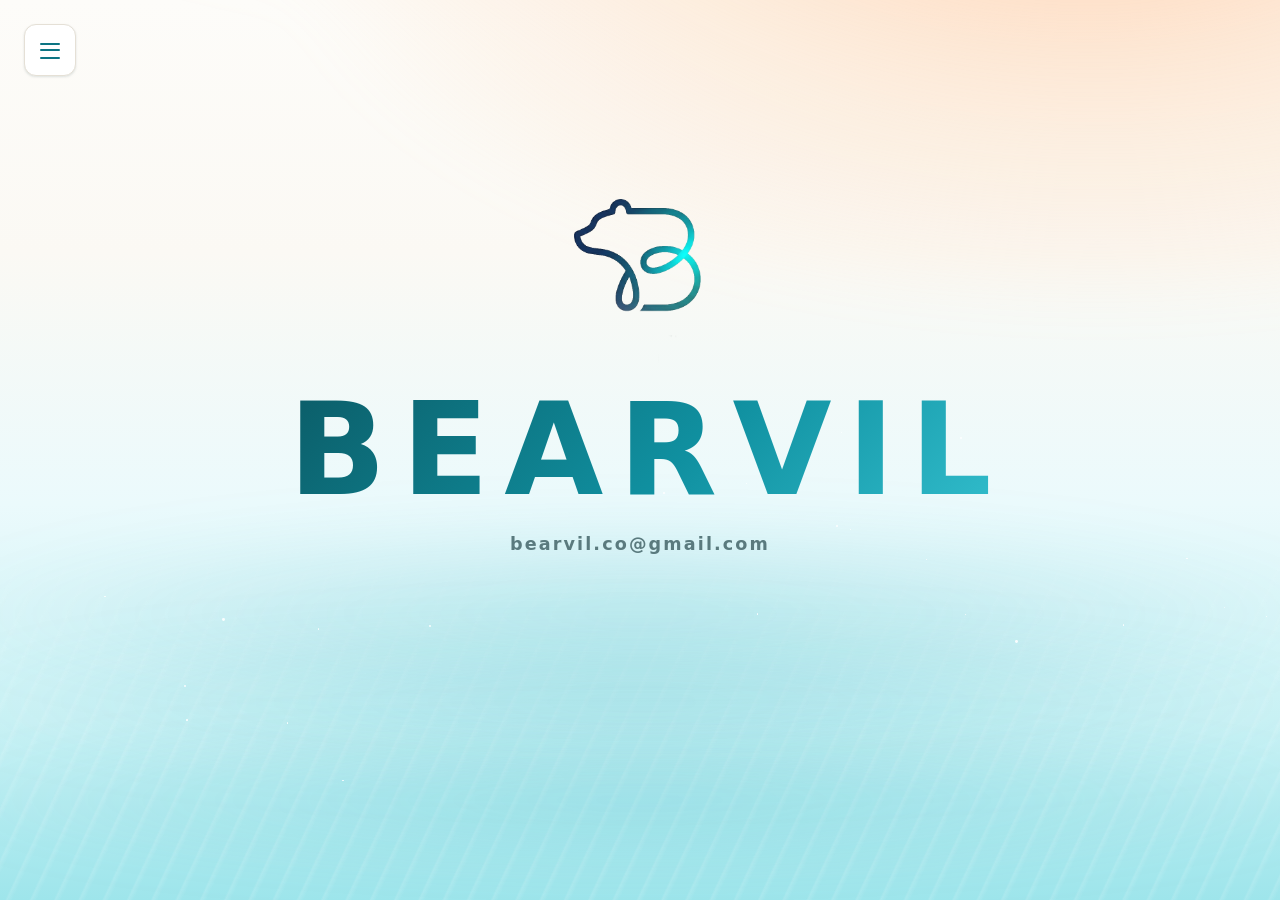
==== index.html @ e3c8bc5f "UI updates" ====
<!DOCTYPE html>
<html lang="en">
<head>
  <meta charset="UTF-8" />
  <meta name="viewport" content="width=device-width, initial-scale=1.0" />

  <!-- Security -->
  <meta http-equiv="Content-Security-Policy" content="default-src 'none'; style-src 'self' 'unsafe-inline' https://fonts.googleapis.com; font-src https://fonts.gstatic.com; script-src 'self'; img-src 'self' data:; base-uri 'none'; form-action 'none'; object-src 'none'; frame-src 'none'" />
  <meta name="referrer" content="strict-origin-when-cross-origin" />

  <!-- SEO / social -->
  <title>Bearvil</title>
  <meta name="description" content="Bearvil — official site. Get in touch: bearvil.co@gmail.com" />
  <link rel="canonical" href="https://bearvil.github.io/" />
  <meta property="og:title" content="Bearvil" />
  <meta property="og:description" content="Bearvil — official site." />
  <meta property="og:type" content="website" />
  <meta property="og:url" content="https://bearvil.github.io/" />
  <meta name="twitter:card" content="summary" />
  <meta name="color-scheme" content="light" />
  <meta name="theme-color" content="#fbf9f4" />
  <link rel="icon" type="image/png" href="/assets/favicon.png" />

  <!-- Fonts: preconnect + non-blocking stylesheet -->
  <link rel="preconnect" href="https://fonts.googleapis.com" />
  <link rel="preconnect" href="https://fonts.gstatic.com" crossorigin />
  <link rel="stylesheet" href="https://fonts.googleapis.com/css2?family=Nunito:wght@400;600;700;800&display=swap" />

  <!-- Styles: tokens first (single source of truth), then layers -->
  <link rel="stylesheet" href="/assets/css/tokens.css" />
  <link rel="stylesheet" href="/assets/css/base.css" />
  <link rel="stylesheet" href="/assets/css/components.css" />
  <link rel="stylesheet" href="/assets/css/ui.css" />
  <link rel="stylesheet" href="/assets/css/index.css" />

  <!-- Shared components: <site-nav>, <calm-sea>, email copy, font reveal -->
  <script src="/assets/components.js" defer></script>

  <!-- If JS is disabled, show content immediately -->
  <noscript><style>.content { opacity: 1; }</style></noscript>
</head>
<body class="is-fixed">

  <site-nav></site-nav>
  <calm-sea glints="24"></calm-sea>

  <main class="content" id="content" data-font-reveal>
    <div class="wordmark-block">
      <h1 class="wordmark">
        <img src="assets/Bearvil-logo-transparent.png" alt="Bearvil logo" class="site-logo" />
        <span class="gradient-text">Bearvil</span>
      </h1>
      <div class="contact">
        <span class="copied-toast" id="toast" role="status">Copied</span>
        <a id="email-link" data-copy-email href="mailto:bearvil.co@gmail.com">bearvil.co@gmail.com</a>
      </div>
    </div>
  </main>
</body>
</html>
---- assets/css/tokens.css ----
/* =========================================================================
   tokens.css — THE single source of truth for the design system.

   Every other stylesheet (base.css, components.css, page CSS) and the
   styleguide consume these CSS custom properties. Change a token here and it
   propagates everywhere through the cascade — nothing else needs editing.

   Link FIRST in <head>, before base.css:
     <link rel="stylesheet" href="/assets/css/tokens.css" />

   Theme: light "Caribbean / beach" — turquoise sea + pastel orange sun on
   warm sand neutrals, with deep teal-ink text.
   Privacy-policy pages are standalone and do NOT use this file.
   ========================================================================= */

:root {
  /* ---------------------------------------------------------------------
     1. PRIMITIVE COLORS — raw palette scales (don't reference these in
     components directly; use the semantic aliases in section 2 instead).
     --------------------------------------------------------------------- */

  /* Turquoise — primary / the Caribbean sea (cyan-turquoise, leans slightly blue) */
  --turquoise-50:  #ebfafc;
  --turquoise-100: #ccf2f5;
  --turquoise-200: #9ee5eb;
  --turquoise-300: #65d4de;
  --turquoise-400: #33bfce;
  --turquoise-500: #18a8ba;   /* sea accent, focus, borders */
  --turquoise-600: #1090a0;
  --turquoise-700: #0d7583;   /* deep "lagoon" — solid fills w/ white text (AA) */
  --turquoise-800: #0b5b66;

  /* Orange — accent / the sun (pastel, warm) */
  --orange-50:  #fff4ec;
  --orange-100: #ffe6d3;
  --orange-200: #ffcfac;
  --orange-300: #ffb783;   /* pastel CTA fill */
  --orange-400: #ff9e5c;   /* stronger CTA fill */
  --orange-500: #fb8742;
  --orange-600: #e5702c;

  /* Sand — warm neutral scale (paper / surfaces / borders) */
  --sand-50:  #fdfcf9;
  --sand-100: #fbf9f4;   /* page background */
  --sand-200: #f2eee6;   /* subtle panel */
  --sand-300: #e5e0d6;   /* borders / dividers */
  --sand-400: #cfc8ba;

  /* Ink — deep teal-tinted text scale (warmer than pure gray/black) */
  --ink-900: #143a40;   /* primary text */
  --ink-700: #2c565b;
  --ink-500: #5a7a7e;   /* muted text */
  --ink-300: #8aa3a5;   /* subtle text */

  /* Semantic hues (beach-aligned) */
  --green-500:  #3dae6b;   /* success */
  --amber-500:  #f2b441;   /* warning */
  --coral-500:  #e5564b;   /* danger */

  --white: #ffffff;

  /* ---------------------------------------------------------------------
     2. SEMANTIC COLOR ALIASES — what components actually use.
     Re-point these to retheme without touching component CSS.
     --------------------------------------------------------------------- */

  /* Surfaces & text */
  --color-bg:           var(--sand-100);
  --color-surface:      var(--white);
  --color-surface-2:    var(--sand-200);
  --color-border:       var(--sand-300);
  --color-border-strong:var(--sand-400);

  --color-text:         var(--ink-900);
  --color-text-muted:   var(--ink-500);
  --color-text-subtle:  var(--ink-300);
  --color-text-on-fill: var(--white);     /* text on a dark/solid fill */

  /* Primary (turquoise) */
  --color-primary:        var(--turquoise-500);
  --color-primary-hover:  var(--turquoise-600);
  --color-primary-fill:   var(--turquoise-700);   /* solid bg under white text */
  --color-primary-fill-hover: var(--turquoise-800);
  --color-primary-soft:   var(--turquoise-100);    /* tinted backgrounds */
  --color-primary-softer: var(--turquoise-50);

  /* Accent (orange) */
  --color-accent:        var(--orange-400);
  --color-accent-hover:  var(--orange-500);
  --color-accent-soft:   var(--orange-100);
  --color-accent-text:   var(--ink-900);           /* dark text on orange CTA */

  /* Links — use the deeper turquoise so text on light bg passes contrast */
  --color-link:        var(--turquoise-700);
  --color-link-hover:  var(--turquoise-800);

  /* Focus ring */
  --color-focus: var(--turquoise-500);

  /* Semantic states */
  --color-success: var(--green-500);
  --color-warning: var(--amber-500);
  --color-danger:  var(--coral-500);
  --color-info:    var(--turquoise-500);

  /* ---------------------------------------------------------------------
     3. TYPOGRAPHY — Nunito everywhere, ~1.25 modular scale.
     --------------------------------------------------------------------- */
  --font-sans: 'Nunito', system-ui, -apple-system, 'Segoe UI', sans-serif;
  --font-body: var(--font-sans);
  --font-heading: var(--font-sans);

  --text-xs:   0.75rem;    /* 12 */
  --text-sm:   0.875rem;   /* 14 */
  --text-base: 1rem;       /* 16 */
  --text-lg:   1.125rem;   /* 18 */
  --text-xl:   1.25rem;    /* 20 */
  --text-2xl:  1.5rem;     /* 24 */
  --text-3xl:  2rem;       /* 32 */
  --text-4xl:  2.5rem;     /* 40 */
  --text-5xl:  3.25rem;    /* 52 */

  --font-weight-normal:   400;
  --font-weight-semibold: 600;
  --font-weight-bold:     700;
  --font-weight-extra:    800;

  --leading-tight:  1.15;
  --leading-snug:   1.3;
  --leading-normal: 1.6;

  --tracking-tight:  -0.01em;
  --tracking-normal: 0;
  --tracking-wide:   0.08em;
  --tracking-wider:  0.22em;   /* uppercase nav / labels */

  /* ---------------------------------------------------------------------
     4. SPACING — 4px base scale.
     --------------------------------------------------------------------- */
  --space-1:  0.25rem;   /* 4  */
  --space-2:  0.5rem;    /* 8  */
  --space-3:  0.75rem;   /* 12 */
  --space-4:  1rem;      /* 16 */
  --space-5:  1.5rem;    /* 24 */
  --space-6:  2rem;      /* 32 */
  --space-7:  3rem;      /* 48 */
  --space-8:  4rem;      /* 64 */

  /* ---------------------------------------------------------------------
     5. RADIUS.
     --------------------------------------------------------------------- */
  --radius-sm:   6px;
  --radius-md:   12px;
  --radius-lg:   20px;
  --radius-pill: 999px;

  /* ---------------------------------------------------------------------
     6. SHADOWS — soft, low-contrast (light theme).
     --------------------------------------------------------------------- */
  --shadow-sm: 0 1px 2px rgba(20, 58, 64, 0.06), 0 1px 3px rgba(20, 58, 64, 0.08);
  --shadow-md: 0 4px 12px rgba(20, 58, 64, 0.08), 0 2px 4px rgba(20, 58, 64, 0.06);
  --shadow-lg: 0 12px 32px rgba(20, 58, 64, 0.12), 0 4px 8px rgba(20, 58, 64, 0.06);
  --shadow-focus: 0 0 0 3px rgba(24, 168, 186, 0.35);   /* turquoise-500 @ 35% */

  /* ---------------------------------------------------------------------
     7. MOTION.
     --------------------------------------------------------------------- */
  --transition-fast: 0.15s ease;
  --transition-base: 0.3s ease;
  --ease-out-expo: cubic-bezier(0.16, 1, 0.3, 1);

  /* ---------------------------------------------------------------------
     8. Z-INDEX.
     --------------------------------------------------------------------- */
  --z-background: 0;
  --z-content:    10;
  --z-overlay:    30;
  --z-nav:        35;
  --z-nav-toggle: 40;
  --z-toast:      50;

  /* ---------------------------------------------------------------------
     9. COMPONENT ALIASES — convenient handles built from the above.
     --------------------------------------------------------------------- */
  --btn-primary-bg:        var(--color-primary-fill);
  --btn-primary-bg-hover:  var(--color-primary-fill-hover);
  --btn-primary-text:      var(--color-text-on-fill);

  --btn-accent-bg:         var(--color-accent);
  --btn-accent-bg-hover:   var(--color-accent-hover);
  --btn-accent-text:       var(--color-accent-text);
}
---- assets/css/base.css ----
/* =========================================================================
   base.css — foundation shared by all main site pages
   (index.html, contact.html, 404.html, styleguide.html).
   Consumes design tokens from tokens.css.
   Link order in <head>: tokens.css → base.css → components.css → <page>.css
   Privacy-policy pages are standalone and do NOT use this file.
   ========================================================================= */

*, *::before, *::after { margin: 0; padding: 0; box-sizing: border-box; }

html {
  font-size: 100%;
  -webkit-text-size-adjust: 100%;
}

html, body {
  width: 100%;
  min-height: 100%;
  font-family: var(--font-body);
  font-weight: var(--font-weight-normal);
  line-height: var(--leading-normal);
  color: var(--color-text);
  background: var(--color-bg);
  -webkit-font-smoothing: antialiased;
  text-rendering: optimizeLegibility;
}

/* Full-viewport, no-scroll pages (landing, 404) opt in with this class on body. */
body.is-fixed { height: 100%; overflow: hidden; }

h1, h2, h3, h4 {
  font-family: var(--font-heading);
  font-weight: var(--font-weight-extra);
  line-height: var(--leading-tight);
  letter-spacing: var(--tracking-tight);
  color: var(--color-text);
}

p { line-height: var(--leading-normal); }

a {
  color: var(--color-link);
  text-decoration: none;
  transition: color var(--transition-base);
}
a:hover { color: var(--color-link-hover); }

/* Visible keyboard focus */
:focus-visible {
  outline: 2px solid var(--color-focus);
  outline-offset: 3px;
  border-radius: var(--radius-sm);
}

/* CONTENT — centered content layer.
   Each page controls its own reveal: the landing page reveals via JS
   (data-font-reveal), other pages use the fadeInUp animation below. */
.content {
  position: fixed; inset: 0; z-index: var(--z-content);
  display: flex; flex-direction: column;
  align-items: center; justify-content: center;
  text-align: center; padding: var(--space-6);
}

@keyframes fadeInUp {
  0%   { opacity: 0; transform: translateY(16px); filter: blur(12px); }
  60%  { filter: blur(2px); }
  100% { opacity: 1; transform: translateY(0); filter: blur(0px); }
}

/* GRADIENT TEXT — shared wordmark / heading treatment.
   Deep teal → turquoise keeps it readable on the light sand background. */
.gradient-text {
  background: linear-gradient(135deg,
    var(--turquoise-800) 0%, var(--turquoise-600) 55%, var(--turquoise-400) 100%);
  -webkit-background-clip: text;
  background-clip: text;
  color: transparent;
}

/* SUN TEXT — warm accent variant for short emphasis (use sparingly). */
.sun-text {
  background: linear-gradient(135deg,
    var(--orange-500) 0%, var(--orange-400) 60%, var(--turquoise-500) 130%);
  -webkit-background-clip: text;
  background-clip: text;
  color: transparent;
}

/* COPIED TOAST — shown by the data-copy-email behavior.
   Pages position their own .copied-toast; this is the shared show state. */
.copied-toast {
  opacity: 0;
  transition: opacity var(--transition-base);
  pointer-events: none;
}
.copied-toast.show { opacity: 1; }

/* SCREEN-READER ONLY */
.sr-only {
  position: absolute; width: 1px; height: 1px;
  padding: 0; margin: -1px; overflow: hidden;
  clip: rect(0, 0, 0, 0); white-space: nowrap; border: 0;
}
---- assets/css/components.css ----
/* =========================================================================
   components.css — visual styles for the shared Web Components defined in
   assets/components.js (<site-nav>, <calm-sea>).
   Consumes tokens from tokens.css. Link after base.css.
   UI primitives (buttons, cards, forms, badges) live in ui.css.
   ========================================================================= */

/* =========================================================================
   <calm-sea> — light "Caribbean" animated background.
   Layers: base sand→sea gradient, soft sun glow, water shimmer, wave bands.
   Sits behind all content; respects prefers-reduced-motion.
   ========================================================================= */
.sea {
  position: fixed; inset: 0; z-index: var(--z-background);
  overflow: hidden; pointer-events: none;
  background: linear-gradient(180deg,
    var(--sand-50)      0%,
    var(--sand-100)     28%,
    var(--turquoise-50) 56%,
    var(--turquoise-100) 80%,
    var(--turquoise-200) 100%);
}

/* Warm sunlight wash — a large, soft, NON-circular glow that spreads across the
   upper sky and bleeds off the top/right edges, so no disc outline is visible. */
.sea__sun {
  position: absolute; top: -45%; right: -25%;
  width: 140%; height: 115%;
  background:
    radial-gradient(ellipse 70% 60% at 72% 30%,
      rgba(255, 178, 122, 0.46) 0%,
      rgba(255, 198, 150, 0.26) 34%,
      rgba(255, 236, 222, 0.0) 66%),
    radial-gradient(ellipse 120% 75% at 60% 0%,
      rgba(255, 214, 178, 0.30) 0%,
      rgba(255, 236, 222, 0.0) 60%);
  filter: blur(24px);
  transform-origin: 72% 25%;
  animation: sunBreath 16s ease-in-out infinite alternate;
}
@keyframes sunBreath {
  0%   { transform: scale(1)    translateX(0);    opacity: 0.8; }
  100% { transform: scale(1.06) translateX(-1.5%); opacity: 1; }
}

/* Water shimmer — horizontal light streaks over the lower sea band */
.sea__shimmer {
  position: absolute; left: -20%; bottom: 0;
  width: 140%; height: 42%;
  background: repeating-linear-gradient(115deg,
    rgba(255, 255, 255, 0.0) 0px,
    rgba(255, 255, 255, 0.22) 2px,
    rgba(255, 255, 255, 0.0) 7px,
    rgba(255, 255, 255, 0.0) 22px);
  mask-image: linear-gradient(180deg, transparent 0%, #000 60%, #000 100%);
  -webkit-mask-image: linear-gradient(180deg, transparent 0%, #000 60%, #000 100%);
  opacity: 0.6;
  animation: shimmerDrift 9s linear infinite;
}
@keyframes shimmerDrift {
  from { transform: translateX(0); }
  to   { transform: translateX(22px); }
}

/* Wave bands — soft blurred ellipses gliding near the waterline */
.sea__wave {
  position: absolute; left: -10%; width: 120%; border-radius: 50%;
  background: radial-gradient(ellipse at 50% 50%,
    rgba(24, 168, 186, 0.18), transparent 68%);
  filter: blur(28px);
  animation: waveGlide var(--spd, 18s) ease-in-out infinite alternate var(--dl, 0s);
}
@keyframes waveGlide {
  0%   { transform: translateX(-3%) scaleX(1);    opacity: 0.7; }
  100% { transform: translateX(3%)  scaleX(1.04); opacity: 1; }
}

/* Tiny floating sparkles (sun glints on water) */
.sea__glints { position: absolute; inset: 0; }
.glint {
  position: absolute; border-radius: 50%;
  background: rgba(255, 255, 255, 0.9);
  animation: glintTwinkle var(--d, 4s) ease-in-out infinite alternate var(--dl, 0s);
}
@keyframes glintTwinkle {
  0%   { opacity: 0.1; transform: scale(0.6); }
  100% { opacity: var(--o, 0.8); transform: scale(1); }
}

/* =========================================================================
   <site-nav> — menu toggle, slide-in side panel, dimming overlay (light).
   ========================================================================= */

/* NAV TOGGLE — floating rounded square, top-left */
.nav-toggle {
  position: fixed; top: var(--space-5); left: var(--space-5); z-index: var(--z-nav-toggle);
  width: 52px; height: 52px; border-radius: var(--radius-md);
  display: flex; align-items: center; justify-content: center;
  background: var(--color-surface);
  border: 1px solid var(--color-border);
  box-shadow: var(--shadow-sm);
  cursor: pointer;
  transition: background var(--transition-base), border-color var(--transition-base),
              transform var(--transition-base), box-shadow var(--transition-base);
}
.nav-toggle:hover {
  border-color: var(--color-primary);
  box-shadow: var(--shadow-md);
  transform: translateY(-1px);
}
.nav-toggle span {
  position: absolute; left: 50%; top: 50%;
  width: 20px; height: 2px; border-radius: 2px;
  background: var(--color-primary-fill);
  transform: translate(-50%, -50%);
  transition: transform 0.35s var(--ease-out-expo), opacity var(--transition-fast);
}
.nav-toggle span:nth-child(1) { transform: translate(-50%, -7px); }
.nav-toggle span:nth-child(3) { transform: translate(-50%, 7px); }
body.nav-open .nav-toggle span:nth-child(1) { transform: translate(-50%, -50%) rotate(45deg); }
body.nav-open .nav-toggle span:nth-child(2) { opacity: 0; }
body.nav-open .nav-toggle span:nth-child(3) { transform: translate(-50%, -50%) rotate(-45deg); }

/* SIDE NAV — hidden off-screen to the left */
.side-nav {
  position: fixed; top: 0; left: 0; z-index: var(--z-nav);
  width: min(300px, 80vw); height: 100%;
  padding: 6.5rem var(--space-6) var(--space-6);
  background: var(--color-surface);
  border-right: 1px solid var(--color-border);
  box-shadow: var(--shadow-lg);
  transform: translateX(-100%);
  visibility: hidden;
  transition: transform 0.5s var(--ease-out-expo), visibility 0s 0.5s;
}
body.nav-open .side-nav {
  transform: translateX(0);
  visibility: visible;
  transition: transform 0.5s var(--ease-out-expo), visibility 0s 0s;
}

.side-nav ul { list-style: none; margin: 0; padding: 0; }
.side-nav li { margin: var(--space-1) 0; }
.side-nav a {
  display: block; padding: var(--space-3) 0;
  font-size: var(--text-base); font-weight: var(--font-weight-bold);
  letter-spacing: var(--tracking-wider); text-transform: uppercase;
  color: var(--color-text-muted);
  transition: color var(--transition-base), padding-left var(--transition-base);
}
.side-nav a:hover, .side-nav a:focus-visible { color: var(--color-primary-fill); padding-left: var(--space-2); }
.side-nav a[aria-current="page"] { color: var(--color-primary-fill); }

/* SUBMENU — Privacy Policies */
.sub-toggle {
  display: flex; align-items: center; gap: 0.55em;
  width: 100%; padding: var(--space-3) 0;
  background: none; border: none; cursor: pointer;
  font-family: inherit;
  font-size: var(--text-base); font-weight: var(--font-weight-bold);
  letter-spacing: var(--tracking-wider); text-transform: uppercase; text-align: left;
  color: var(--color-text-muted);
  transition: color var(--transition-base), padding-left var(--transition-base);
}
.sub-toggle:hover, .sub-toggle:focus-visible { color: var(--color-primary-fill); padding-left: var(--space-2); }
.sub-toggle .chev { flex: none; transition: transform 0.35s var(--ease-out-expo); }
.has-sub.open .sub-toggle .chev { transform: rotate(180deg); }

.sub-menu {
  list-style: none; overflow: hidden;
  max-height: 0; opacity: 0;
  transition: max-height 0.45s var(--ease-out-expo), opacity 0.35s ease;
}
.has-sub.open .sub-menu { max-height: 8rem; opacity: 1; }
.sub-menu li { margin: 0; }
.sub-menu a {
  padding: var(--space-2) 0 var(--space-2) var(--space-5);
  font-size: var(--text-sm); font-weight: var(--font-weight-semibold);
  color: var(--color-text-subtle);
  border-left: 1px solid var(--color-border);
}
.sub-menu a:hover, .sub-menu a:focus-visible { padding-left: 1.7rem; }

/* OVERLAY — dims page when nav open */
.nav-overlay {
  position: fixed; inset: 0; z-index: var(--z-overlay);
  background: rgba(20, 58, 64, 0.28);
  opacity: 0; pointer-events: none;
  transition: opacity 0.5s ease;
}
body.nav-open .nav-overlay { opacity: 1; pointer-events: auto; }

/* ACCESSIBILITY — reduced motion: stop continuous background motion */
@media (prefers-reduced-motion: reduce) {
  .sea__sun, .sea__shimmer, .sea__wave, .glint { animation: none; }
  .sea__shimmer { opacity: 0.35; }
}
---- assets/css/ui.css ----
/* =========================================================================
   ui.css — reusable UI primitives (utility classes), all token-driven.
   Buttons, cards, form fields, badges, toast.
   Consumes tokens from tokens.css. Link after components.css.
   ========================================================================= */

/* =========================================================================
   BUTTONS — .btn base + variant + size modifiers.
   <button class="btn btn--primary">…</button>
   <a class="btn btn--accent btn--lg">…</a>
   ========================================================================= */
.btn {
  display: inline-flex; align-items: center; justify-content: center; gap: var(--space-2);
  padding: 0.7rem 1.4rem;
  font-family: var(--font-body);
  font-size: var(--text-base); font-weight: var(--font-weight-bold);
  line-height: 1; letter-spacing: 0.01em;
  border: 1px solid transparent; border-radius: var(--radius-pill);
  background: transparent; color: var(--color-text);
  cursor: pointer; text-decoration: none; white-space: nowrap;
  transition: background var(--transition-base), border-color var(--transition-base),
              color var(--transition-base), box-shadow var(--transition-base),
              transform var(--transition-fast);
}
.btn:hover { transform: translateY(-1px); }
.btn:active { transform: translateY(0); }
.btn:focus-visible { outline: none; box-shadow: var(--shadow-focus); }
.btn:disabled, .btn[aria-disabled="true"] {
  opacity: 0.5; cursor: not-allowed; transform: none; box-shadow: none;
}

/* Primary — deep turquoise fill, white text */
.btn--primary {
  background: var(--btn-primary-bg); color: var(--btn-primary-text);
  box-shadow: var(--shadow-sm);
}
.btn--primary:hover { background: var(--btn-primary-bg-hover); box-shadow: var(--shadow-md); }

/* Accent — pastel orange CTA, dark teal-ink text (the visual hero) */
.btn--accent {
  background: var(--btn-accent-bg); color: var(--btn-accent-text);
  box-shadow: var(--shadow-sm);
}
.btn--accent:hover { background: var(--btn-accent-bg-hover); box-shadow: var(--shadow-md); }

/* Secondary — outline turquoise */
.btn--secondary {
  background: transparent; color: var(--color-primary-fill);
  border-color: var(--color-primary);
}
.btn--secondary:hover { background: var(--color-primary-soft); border-color: var(--color-primary-fill); }

/* Ghost — minimal, subtle hover */
.btn--ghost { background: transparent; color: var(--color-text-muted); }
.btn--ghost:hover { background: var(--color-surface-2); color: var(--color-text); }

/* Link — looks like a link, behaves like a button */
.btn--link {
  background: transparent; color: var(--color-link);
  padding-left: 0; padding-right: 0; border-radius: var(--radius-sm);
}
.btn--link:hover { color: var(--color-link-hover); text-decoration: underline; transform: none; }

/* Sizes */
.btn--sm { padding: 0.45rem 1rem; font-size: var(--text-sm); }
.btn--lg { padding: 0.95rem 2rem; font-size: var(--text-lg); }

/* =========================================================================
   CARD.
   ========================================================================= */
.card {
  background: var(--color-surface);
  border: 1px solid var(--color-border);
  border-radius: var(--radius-lg);
  padding: var(--space-5);
  box-shadow: var(--shadow-sm);
  transition: box-shadow var(--transition-base), transform var(--transition-base);
}
.card--interactive:hover { box-shadow: var(--shadow-md); transform: translateY(-2px); }
.card--soft { background: var(--color-surface-2); border-color: transparent; box-shadow: none; }
.card--feature { border-top: 3px solid var(--color-accent); }

.card__title {
  font-size: var(--text-xl); font-weight: var(--font-weight-extra);
  margin-bottom: var(--space-2);
}
.card__body { color: var(--color-text-muted); }

/* =========================================================================
   FORM FIELDS.
   <label class="field">
     <span class="field__label">Email</span>
     <input class="field__input" type="email" />
     <span class="field__help">We never share it.</span>
   </label>
   ========================================================================= */
.field { display: flex; flex-direction: column; gap: var(--space-2); text-align: left; }
.field__label {
  font-size: var(--text-sm); font-weight: var(--font-weight-bold);
  color: var(--color-text);
}
.field__input {
  width: 100%;
  padding: 0.7rem 0.9rem;
  font-family: var(--font-body); font-size: var(--text-base);
  color: var(--color-text);
  background: var(--color-surface);
  border: 1px solid var(--color-border-strong);
  border-radius: var(--radius-md);
  transition: border-color var(--transition-base), box-shadow var(--transition-base);
}
.field__input::placeholder { color: var(--color-text-subtle); }
.field__input:hover { border-color: var(--color-primary); }
.field__input:focus-visible {
  outline: none; border-color: var(--color-primary);
  box-shadow: var(--shadow-focus);
}
textarea.field__input { min-height: 6rem; resize: vertical; }
.field__help { font-size: var(--text-sm); color: var(--color-text-subtle); }
.field__error { font-size: var(--text-sm); color: var(--color-danger); font-weight: var(--font-weight-semibold); }

/* Invalid state */
.field--invalid .field__input { border-color: var(--color-danger); }
.field--invalid .field__input:focus-visible { box-shadow: 0 0 0 3px rgba(229, 86, 75, 0.30); }

/* =========================================================================
   BADGE / TAG / PILL.
   <span class="badge badge--accent">New</span>
   ========================================================================= */
.badge {
  display: inline-flex; align-items: center; gap: 0.4em;
  padding: 0.25rem 0.7rem;
  font-size: var(--text-xs); font-weight: var(--font-weight-bold);
  letter-spacing: var(--tracking-wide); text-transform: uppercase;
  border-radius: var(--radius-pill);
  background: var(--color-surface-2); color: var(--color-text-muted);
}
.badge--primary { background: var(--color-primary-soft); color: var(--color-primary-fill); }
.badge--accent  { background: var(--color-accent-soft);  color: var(--orange-600); }
.badge--success { background: rgba(61, 174, 107, 0.16);  color: #237a47; }
.badge--warning { background: rgba(242, 180, 65, 0.20);  color: #946514; }
.badge--danger  { background: rgba(229, 86, 75, 0.16);   color: #b23529; }

/* =========================================================================
   TOAST — appearance (the .show state lives in base.css).
   ========================================================================= */
.copied-toast {
  padding: 0.5rem 1rem;
  font-size: var(--text-sm); font-weight: var(--font-weight-bold);
  color: var(--color-text-on-fill);
  background: var(--color-primary-fill);
  border-radius: var(--radius-pill);
  box-shadow: var(--shadow-md);
}

/* =========================================================================
   HOME-LINK — kept as a thin alias so existing pages keep working; it is just
   a pill button. Prefer <a class="btn btn--secondary"> in new markup.
   ========================================================================= */
.home-link { /* alias */ }
.home-link:not(.btn) {
  display: inline-block; padding: 0.7rem 1.8rem;
  font-size: var(--text-sm); font-weight: var(--font-weight-bold);
  letter-spacing: var(--tracking-wide); text-transform: uppercase;
  border: 1px solid var(--color-primary); border-radius: var(--radius-pill);
  color: var(--color-primary-fill); background: transparent;
  transition: background var(--transition-base), border-color var(--transition-base), color var(--transition-base);
}
.home-link:not(.btn):hover, .home-link:not(.btn):focus-visible {
  background: var(--color-primary-soft); border-color: var(--color-primary-fill);
}
---- assets/css/index.css ----
/* =========================================================================
   index.css — landing page (wordmark, logo, click-to-copy email).
   Consumes tokens from tokens.css.
   ========================================================================= */

/* Landing content is hidden until JS reveals it once the display font loads.
   The page's <noscript> restores opacity for visitors without JS. */
.content { opacity: 0; }

/* WORDMARK — anchor for centering; logo & contact float around it */
.wordmark-block { position: relative; width: 100%; }
.wordmark {
  font-family: var(--font-heading);
  font-weight: var(--font-weight-extra);
  font-size: clamp(2rem, 10vw, 9rem);
  letter-spacing: 0.12em;
  text-indent: 0.12em; /* compensate letter-spacing on last char so it's truly centered */
  text-transform: uppercase;
  line-height: 1;
  width: 100%;
  text-align: center;
  padding: 0 5vw; /* breathing room on mobile sides */
}

/* LOGO */
.site-logo {
  width: clamp(5.5rem, 22vw, 15rem);
  height: auto;
  position: absolute;
  left: 50%;
  bottom: 100%;
  transform: translateX(-50%);
  margin-bottom: var(--space-2);
  opacity: 0.95;
}

/* EMAIL */
.contact {
  position: absolute;
  top: 100%; left: 50%;
  transform: translateX(-50%);
  margin-top: var(--space-4);
  white-space: nowrap;
}
.contact a {
  font-size: clamp(0.85rem, 2vw, 1.1rem);
  font-weight: var(--font-weight-semibold); letter-spacing: 0.12em;
  color: var(--color-text-muted);
  cursor: pointer;
}
.contact a:hover { color: var(--color-link); }

/* Copied toast — positioned below the email; pill appearance from ui.css */
.copied-toast {
  position: absolute; top: calc(100% + var(--space-4)); left: 50%;
  transform: translateX(-50%);
  white-space: nowrap;
}
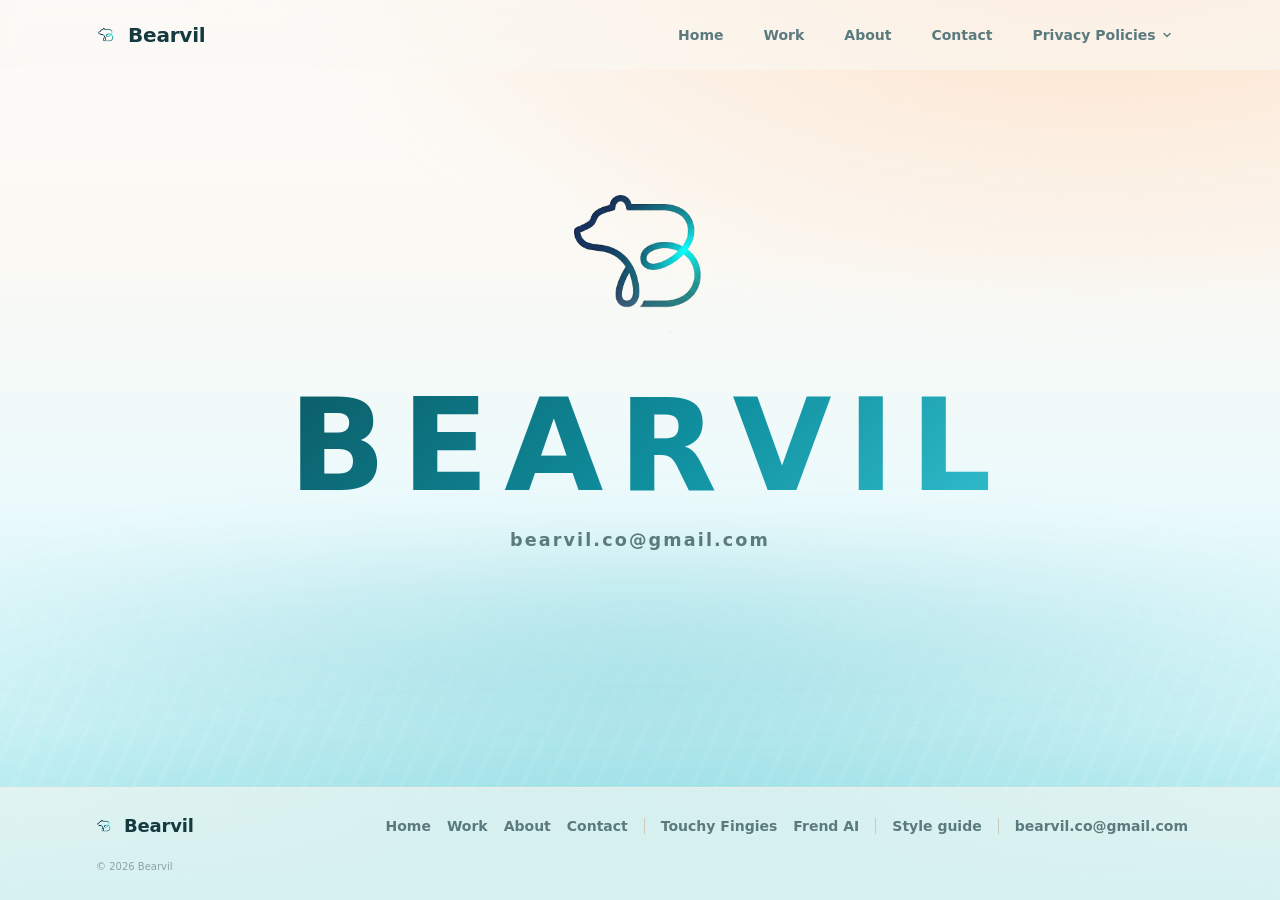
==== commit bd5d9c42: "Webpage - new design v2" ====
--- a/index.html
+++ b/index.html
@@ -33,16 +33,16 @@
   <link rel="stylesheet" href="/assets/css/ui.css" />
   <link rel="stylesheet" href="/assets/css/index.css" />
 
-  <!-- Shared components: <site-nav>, <calm-sea>, email copy, font reveal -->
+  <!-- Shared components: <top-nav>, <calm-sea>, email copy, font reveal -->
   <script src="/assets/components.js" defer></script>
 
   <!-- If JS is disabled, show content immediately -->
   <noscript><style>.content { opacity: 1; }</style></noscript>
 </head>
-<body class="is-fixed">
+<body>
 
-  <site-nav></site-nav>
-  <calm-sea glints="24"></calm-sea>
+  <top-nav></top-nav>
+  <calm-sea></calm-sea>
 
   <main class="content" id="content" data-font-reveal>
     <div class="wordmark-block">
@@ -56,5 +56,7 @@
       </div>
     </div>
   </main>
+
+  <site-footer></site-footer>
 </body>
 </html>
--- a/assets/css/tokens.css
+++ b/assets/css/tokens.css
@@ -68,6 +68,7 @@
   --color-bg:           var(--sand-100);
   --color-surface:      var(--white);
   --color-surface-2:    var(--sand-200);
+  --color-border-subtle:var(--sand-200);   /* lighter divider — barely-there */
   --color-border:       var(--sand-300);
   --color-border-strong:var(--sand-400);
 
@@ -189,4 +190,10 @@
   --btn-accent-bg:         var(--color-accent);
   --btn-accent-bg-hover:   var(--color-accent-hover);
   --btn-accent-text:       var(--color-accent-text);
+
+  /* ---------------------------------------------------------------------
+     10. LAYOUT — shared layout constants.
+     --------------------------------------------------------------------- */
+  --topnav-h: 72px;   /* height of the fixed <top-nav> bar; scrollable pages
+                         reserve this much space at the top (see base.css) */
 }
--- a/assets/css/base.css
+++ b/assets/css/base.css
@@ -25,8 +25,15 @@
   text-rendering: optimizeLegibility;
 }
 
-/* Full-viewport, no-scroll pages (landing, 404) opt in with this class on body. */
-body.is-fixed { height: 100%; overflow: hidden; }
+/* Main-site pages are a sticky-footer flex column: content fills the space
+   between the fixed <top-nav> and the footer, and the page scrolls when the
+   content is taller than the viewport. padding-top clears the fixed nav;
+   box-sizing:border-box keeps it inside min-height so there's no overflow. */
+body {
+  display: flex; flex-direction: column;
+  min-height: 100vh; min-height: 100dvh;
+  padding-top: calc(var(--topnav-h) + var(--space-6));
+}
 
 h1, h2, h3, h4 {
   font-family: var(--font-heading);
@@ -52,11 +59,11 @@
   border-radius: var(--radius-sm);
 }
 
-/* CONTENT — centered content layer.
-   Each page controls its own reveal: the landing page reveals via JS
-   (data-font-reveal), other pages use the fadeInUp animation below. */
+/* CONTENT — in-flow centered content layer; grows to fill the space above
+   the footer. Each page controls its own reveal: the landing page reveals
+   via JS (data-font-reveal), other pages use the fadeInUp animation below. */
 .content {
-  position: fixed; inset: 0; z-index: var(--z-content);
+  flex: 1 0 auto; z-index: var(--z-content);
   display: flex; flex-direction: column;
   align-items: center; justify-content: center;
   text-align: center; padding: var(--space-6);
--- a/assets/css/components.css
+++ b/assets/css/components.css
@@ -1,6 +1,6 @@
 /* =========================================================================
    components.css — visual styles for the shared Web Components defined in
-   assets/components.js (<site-nav>, <calm-sea>).
+   assets/components.js (<top-nav>, <calm-sea>, <site-footer>).
    Consumes tokens from tokens.css. Link after base.css.
    UI primitives (buttons, cards, forms, badges) live in ui.css.
    ========================================================================= */
@@ -75,123 +75,272 @@
   100% { transform: translateX(3%)  scaleX(1.04); opacity: 1; }
 }
 
-/* Tiny floating sparkles (sun glints on water) */
-.sea__glints { position: absolute; inset: 0; }
-.glint {
-  position: absolute; border-radius: 50%;
-  background: rgba(255, 255, 255, 0.9);
-  animation: glintTwinkle var(--d, 4s) ease-in-out infinite alternate var(--dl, 0s);
-}
-@keyframes glintTwinkle {
-  0%   { opacity: 0.1; transform: scale(0.6); }
-  100% { opacity: var(--o, 0.8); transform: scale(1); }
-}
-
 /* =========================================================================
-   <site-nav> — menu toggle, slide-in side panel, dimming overlay (light).
+   <top-nav> — fixed top bar: logo, inline links, privacy dropdown, and a
+   hamburger that opens a fullscreen menu on small screens. Layout ported
+   from the Clearwave template, themed entirely with Bearvil tokens.
    ========================================================================= */
 
-/* NAV TOGGLE — floating rounded square, top-left */
-.nav-toggle {
-  position: fixed; top: var(--space-5); left: var(--space-5); z-index: var(--z-nav-toggle);
-  width: 52px; height: 52px; border-radius: var(--radius-md);
-  display: flex; align-items: center; justify-content: center;
+/* BAR — fixed across the top, always a frosted-glass surface (translucent sand
+   + blur) so it reads as a real bar and the calm-sea gradient still shows
+   through softly. On scroll it deepens a touch and fades in a subtle hairline
+   bottom border. Height stays constant (no padding change) so the logo/links
+   never shift on scroll. */
+.topnav {
+  position: fixed; top: 0; left: 0; right: 0; z-index: var(--z-nav-toggle);
+  padding: var(--space-4) 0;
+  background: rgba(251, 249, 244, 0.6);   /* --sand-100 @ 60% — frosted at rest */
+  box-shadow: 0 1px 0 transparent;
+  backdrop-filter: blur(12px);
+  -webkit-backdrop-filter: blur(12px);
+  /* 0.8s "silk" fade for the deepen-on-scroll (--silk-dur / --silk equivalent). */
+  transition: background 0.8s var(--ease-out-expo),
+              box-shadow 0.8s var(--ease-out-expo),
+              backdrop-filter 0.8s var(--ease-out-expo),
+              -webkit-backdrop-filter 0.8s var(--ease-out-expo);
+}
+.topnav.scrolled {
+  background: rgba(251, 249, 244, 0.88);  /* --sand-100 @ 88% */
+  /* Lighter divider token (--sand-200), softer than the default --color-border
+     (--sand-300) which read too heavy on the frosted bar. */
+  box-shadow: 0 1px 0 var(--color-border-subtle);
+  backdrop-filter: blur(16px);
+  -webkit-backdrop-filter: blur(16px);
+}
+.topnav-inner {
+  display: flex; align-items: center; justify-content: space-between;
+  gap: var(--space-5);
+  max-width: 1160px; margin: 0 auto;
+  padding: 0 var(--space-6);
+}
+
+/* LOGO — transparent mark + wordmark, matches the brand lockup elsewhere. */
+.topnav-logo {
+  display: inline-flex; align-items: center; gap: var(--space-2);
+  font-family: var(--font-heading);
+  font-size: var(--text-xl); font-weight: var(--font-weight-extra);
+  letter-spacing: var(--tracking-tight);
+  color: var(--color-text);
+}
+.topnav-logo:hover { color: var(--color-text); }
+.topnav-logo img { height: 28px; width: auto; display: block; }
+
+/* DESKTOP LINKS — pill hover. */
+.topnav-links {
+  display: flex; align-items: center; gap: var(--space-2);
+  list-style: none; margin: 0; padding: 0;
+}
+.topnav-links > li { position: relative; }
+.topnav-links a, .topnav-sub-toggle {
+  display: inline-flex; align-items: center; gap: 0.45em;
+  font-family: inherit;
+  font-size: var(--text-sm); font-weight: var(--font-weight-semibold);
+  color: var(--color-text-muted);
+  padding: var(--space-2) var(--space-4);
+  border-radius: var(--radius-pill);
+  transition: color var(--transition-base), background var(--transition-base),
+              box-shadow var(--transition-base);
+}
+.topnav-links a {
+  box-shadow: inset 0 0 0 0 transparent;
+}
+.topnav-links a:hover, .topnav-links a:focus-visible {
+  color: var(--color-primary-fill);
+  background: var(--color-primary-softer);
+  box-shadow: inset 0 0 0 1px var(--color-primary-soft);
+}
+.topnav-links a[aria-current="page"] {
+  color: var(--color-primary-fill);
+  background: var(--color-primary-softer);
+}
+
+/* PRIVACY DROPDOWN — opens on hover/focus (CSS) and click (JS). */
+.topnav-sub-toggle {
+  background: none; border: none; cursor: pointer;
+}
+.topnav-sub-toggle:hover, .topnav-sub-toggle:focus-visible,
+.topnav-has-sub:hover .topnav-sub-toggle,
+.topnav-has-sub:focus-within .topnav-sub-toggle {
+  color: var(--color-primary-fill);
+  background: var(--color-primary-softer);
+}
+.topnav-sub-toggle .chev { flex: none; transition: transform var(--transition-base); }
+.topnav-has-sub:hover .topnav-sub-toggle .chev,
+.topnav-has-sub:focus-within .topnav-sub-toggle .chev,
+.topnav-has-sub.open .topnav-sub-toggle .chev { transform: rotate(180deg); }
+
+.topnav-sub {
+  position: absolute; top: calc(100% + var(--space-2)); right: 0;
+  min-width: 200px;
+  list-style: none; margin: 0; padding: var(--space-2);
   background: var(--color-surface);
   border: 1px solid var(--color-border);
-  box-shadow: var(--shadow-sm);
-  cursor: pointer;
-  transition: background var(--transition-base), border-color var(--transition-base),
-              transform var(--transition-base), box-shadow var(--transition-base);
-}
-.nav-toggle:hover {
-  border-color: var(--color-primary);
-  box-shadow: var(--shadow-md);
-  transform: translateY(-1px);
-}
-.nav-toggle span {
-  position: absolute; left: 50%; top: 50%;
-  width: 20px; height: 2px; border-radius: 2px;
-  background: var(--color-primary-fill);
-  transform: translate(-50%, -50%);
+  border-radius: var(--radius-md);
+  box-shadow: var(--shadow-lg);
+  opacity: 0; visibility: hidden; transform: translateY(-6px);
+  transition: opacity var(--transition-base), transform var(--transition-base),
+              visibility 0s var(--transition-base);
+}
+/* Invisible bridge across the gap between the toggle and the panel, so moving
+   the mouse onto the items keeps the hover chain and the menu doesn't close. */
+.topnav-sub::before {
+  content: ""; position: absolute;
+  left: 0; right: 0; top: calc(-1 * var(--space-2)); height: var(--space-2);
+}
+.topnav-has-sub:hover .topnav-sub,
+.topnav-has-sub:focus-within .topnav-sub,
+.topnav-has-sub.open .topnav-sub {
+  opacity: 1; visibility: visible; transform: translateY(0);
+  transition: opacity var(--transition-base), transform var(--transition-base),
+              visibility 0s 0s;
+}
+.topnav-sub li { margin: 0; }
+.topnav-sub a {
+  display: block; white-space: nowrap;
+  padding: var(--space-2) var(--space-3);
+  border-radius: var(--radius-sm);
+  font-size: var(--text-sm); font-weight: var(--font-weight-semibold);
+  color: var(--color-text-muted);
+  transition: color var(--transition-base), background var(--transition-base);
+}
+.topnav-sub a:hover, .topnav-sub a:focus-visible {
+  color: var(--color-primary-fill); background: var(--color-primary-softer);
+}
+
+/* HAMBURGER — hidden on desktop, animates into an X when open. */
+.topnav-burger {
+  display: none; flex-direction: column; gap: 5px;
+  width: 30px; padding: 5px; cursor: pointer;
+  background: none; border: none;
+}
+.topnav-burger span {
+  display: block; width: 100%; height: 2px; border-radius: 2px;
+  background: var(--color-text);
   transition: transform 0.35s var(--ease-out-expo), opacity var(--transition-fast);
 }
-.nav-toggle span:nth-child(1) { transform: translate(-50%, -7px); }
-.nav-toggle span:nth-child(3) { transform: translate(-50%, 7px); }
-body.nav-open .nav-toggle span:nth-child(1) { transform: translate(-50%, -50%) rotate(45deg); }
-body.nav-open .nav-toggle span:nth-child(2) { opacity: 0; }
-body.nav-open .nav-toggle span:nth-child(3) { transform: translate(-50%, -50%) rotate(-45deg); }
-
-/* SIDE NAV — hidden off-screen to the left */
-.side-nav {
-  position: fixed; top: 0; left: 0; z-index: var(--z-nav);
-  width: min(300px, 80vw); height: 100%;
-  padding: 6.5rem var(--space-6) var(--space-6);
-  background: var(--color-surface);
-  border-right: 1px solid var(--color-border);
-  box-shadow: var(--shadow-lg);
-  transform: translateX(-100%);
-  visibility: hidden;
-  transition: transform 0.5s var(--ease-out-expo), visibility 0s 0.5s;
-}
-body.nav-open .side-nav {
-  transform: translateX(0);
-  visibility: visible;
-  transition: transform 0.5s var(--ease-out-expo), visibility 0s 0s;
-}
-
-.side-nav ul { list-style: none; margin: 0; padding: 0; }
-.side-nav li { margin: var(--space-1) 0; }
-.side-nav a {
-  display: block; padding: var(--space-3) 0;
-  font-size: var(--text-base); font-weight: var(--font-weight-bold);
+.topnav-burger.open span:nth-child(1) { transform: translateY(7px) rotate(45deg); }
+.topnav-burger.open span:nth-child(2) { opacity: 0; }
+.topnav-burger.open span:nth-child(3) { transform: translateY(-7px) rotate(-45deg); }
+
+/* FULLSCREEN MOBILE MENU. Items list from the top (below the bar) and the menu
+   scrolls if they don't all fit, so every option is always reachable — even on
+   short/narrow viewports. */
+.topnav-mobile {
+  display: none;
+  position: fixed; inset: 0; z-index: var(--z-nav);
+  flex-direction: column; justify-content: flex-start;
+  padding: calc(var(--topnav-h) + var(--space-4)) var(--space-6) var(--space-6);
+  overflow-y: auto;
+  background: var(--color-bg);
+  opacity: 0; visibility: hidden;
+  transition: opacity var(--transition-base), visibility 0s var(--transition-base);
+}
+.topnav-mobile.open {
+  opacity: 1; visibility: visible;
+  transition: opacity var(--transition-base), visibility 0s 0s;
+}
+.topnav-mobile a {
+  padding: var(--space-3) 0;
+  font-family: var(--font-heading);
+  font-size: var(--text-2xl); font-weight: var(--font-weight-bold);
+  color: var(--color-text);
+  border-bottom: 1px solid var(--color-border);
+  transition: color var(--transition-base);
+}
+.topnav-mobile a:hover, .topnav-mobile a:focus-visible,
+.topnav-mobile a[aria-current="page"] { color: var(--color-primary-fill); }
+
+/* "Privacy Policies" group heading above its links in the mobile menu. */
+.topnav-mobile-label {
+  margin-top: var(--space-5);
+  padding: var(--space-2) 0;
+  font-size: var(--text-sm); font-weight: var(--font-weight-bold);
   letter-spacing: var(--tracking-wider); text-transform: uppercase;
-  color: var(--color-text-muted);
-  transition: color var(--transition-base), padding-left var(--transition-base);
-}
-.side-nav a:hover, .side-nav a:focus-visible { color: var(--color-primary-fill); padding-left: var(--space-2); }
-.side-nav a[aria-current="page"] { color: var(--color-primary-fill); }
-
-/* SUBMENU — Privacy Policies */
-.sub-toggle {
-  display: flex; align-items: center; gap: 0.55em;
-  width: 100%; padding: var(--space-3) 0;
-  background: none; border: none; cursor: pointer;
-  font-family: inherit;
-  font-size: var(--text-base); font-weight: var(--font-weight-bold);
-  letter-spacing: var(--tracking-wider); text-transform: uppercase; text-align: left;
-  color: var(--color-text-muted);
-  transition: color var(--transition-base), padding-left var(--transition-base);
-}
-.sub-toggle:hover, .sub-toggle:focus-visible { color: var(--color-primary-fill); padding-left: var(--space-2); }
-.sub-toggle .chev { flex: none; transition: transform 0.35s var(--ease-out-expo); }
-.has-sub.open .sub-toggle .chev { transform: rotate(180deg); }
-
-.sub-menu {
-  list-style: none; overflow: hidden;
-  max-height: 0; opacity: 0;
-  transition: max-height 0.45s var(--ease-out-expo), opacity 0.35s ease;
-}
-.has-sub.open .sub-menu { max-height: 8rem; opacity: 1; }
-.sub-menu li { margin: 0; }
-.sub-menu a {
-  padding: var(--space-2) 0 var(--space-2) var(--space-5);
-  font-size: var(--text-sm); font-weight: var(--font-weight-semibold);
   color: var(--color-text-subtle);
-  border-left: 1px solid var(--color-border);
-}
-.sub-menu a:hover, .sub-menu a:focus-visible { padding-left: 1.7rem; }
-
-/* OVERLAY — dims page when nav open */
-.nav-overlay {
-  position: fixed; inset: 0; z-index: var(--z-overlay);
-  background: rgba(20, 58, 64, 0.28);
-  opacity: 0; pointer-events: none;
-  transition: opacity 0.5s ease;
-}
-body.nav-open .nav-overlay { opacity: 1; pointer-events: auto; }
+}
+
+/* RESPONSIVE — swap inline links for the hamburger + fullscreen menu. */
+@media (max-width: 720px) {
+  .topnav-links { display: none; }
+  .topnav-burger { display: flex; }
+  .topnav-mobile { display: flex; }
+}
+
+@media (prefers-reduced-motion: reduce) {
+  /* The bar's frosted background/border/blur fade is a color change, not
+     vestibular motion, so it stays. Only suppress transform-driven movement:
+     the dropdown slide, the chevron rotation, and the hamburger morph. */
+  .topnav-sub, .topnav .chev, .topnav-burger span { transition: none; }
+}
 
 /* ACCESSIBILITY — reduced motion: stop continuous background motion */
 @media (prefers-reduced-motion: reduce) {
-  .sea__sun, .sea__shimmer, .sea__wave, .glint { animation: none; }
+  .sea__sun, .sea__shimmer, .sea__wave { animation: none; }
   .sea__shimmer { opacity: 0.35; }
 }
+
+/* =========================================================================
+   <site-footer> — slim frosted footer bar. Mirrors the <top-nav> frosted
+   surface so the nav and footer bookend the page. Tokens only.
+   ========================================================================= */
+site-footer { display: block; position: relative; z-index: var(--z-content); }
+
+.site-footer {
+  background: rgba(251, 249, 244, 0.6);   /* --sand-100 @ 60% — frosted, matches the nav */
+  backdrop-filter: blur(12px);
+  -webkit-backdrop-filter: blur(12px);
+  /* Lighter divider token (--sand-200) for the top edge — same as the scrolled
+     nav border, softer than the default --color-border on frosted glass. */
+  box-shadow: 0 -1px 0 var(--color-border-subtle);
+}
+.site-footer-inner {
+  display: flex; align-items: center; justify-content: space-between;
+  flex-wrap: wrap; gap: var(--space-3) var(--space-5);
+  max-width: 1160px; margin: 0 auto;
+  padding: var(--space-5) var(--space-6) var(--space-4);
+}
+
+.site-footer-brand {
+  display: inline-flex; align-items: center; gap: var(--space-2);
+  font-family: var(--font-heading);
+  font-size: var(--text-lg); font-weight: var(--font-weight-extra);
+  letter-spacing: var(--tracking-tight);
+  color: var(--color-text);
+}
+.site-footer-brand:hover { color: var(--color-text); }
+.site-footer-brand img { height: 24px; width: auto; display: block; }
+
+.site-footer-links {
+  display: flex; align-items: center; flex-wrap: wrap;
+  gap: var(--space-2) var(--space-4);
+}
+.site-footer-links a {
+  font-size: var(--text-sm); font-weight: var(--font-weight-semibold);
+  color: var(--color-text-muted);
+  transition: color var(--transition-base);
+}
+.site-footer-links a:hover,
+.site-footer-links a:focus-visible { color: var(--color-primary-fill); }
+.site-footer-links a[aria-current="page"] { color: var(--color-primary-fill); }
+
+/* Hairline divider between the site links and the privacy/email group. */
+.site-footer-sep {
+  width: 1px; height: 1em; background: var(--color-border-strong);
+}
+
+.site-footer-bottom {
+  max-width: 1160px; margin: 0 auto;
+  /* Left padding adds the logo's ~4px transparent inset (--space-1) on top of
+     the --space-6 gutter, so the © text lines up with the visible logo mark
+     in the row above (not the image's transparent left edge). */
+  padding: 0 var(--space-6) var(--space-5) calc(var(--space-6) + var(--space-1));
+  font-size: var(--text-xs); color: var(--color-text-subtle);
+}
+
+@media (max-width: 720px) {
+  .site-footer-inner { justify-content: center; text-align: center; }
+  .site-footer-links { justify-content: center; }
+  .site-footer-sep { display: none; }
+  /* Centered layout — drop the optical left nudge so the © sits truly centered. */
+  .site-footer-bottom { text-align: center; padding-left: var(--space-6); }
+}
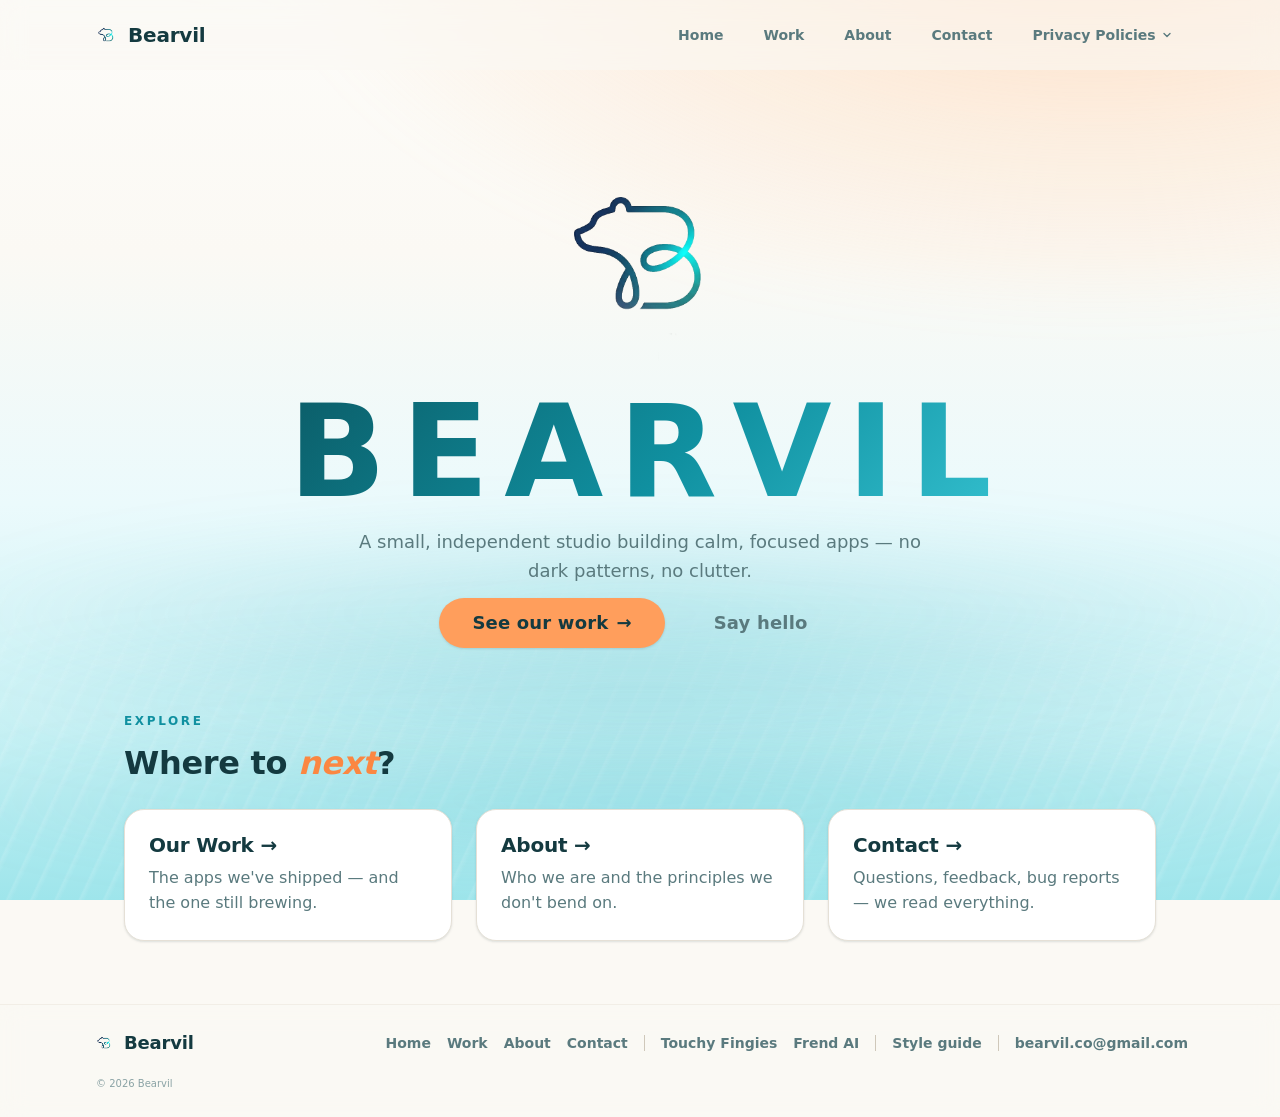
==== commit e873832f: "Updates - random" ====
--- a/index.html
+++ b/index.html
@@ -31,30 +31,59 @@
   <link rel="stylesheet" href="/assets/css/base.css" />
   <link rel="stylesheet" href="/assets/css/components.css" />
   <link rel="stylesheet" href="/assets/css/ui.css" />
+  <link rel="stylesheet" href="/assets/css/patterns.css" />
   <link rel="stylesheet" href="/assets/css/index.css" />
 
   <!-- Shared components: <top-nav>, <calm-sea>, email copy, font reveal -->
   <script src="/assets/components.js" defer></script>
 
   <!-- If JS is disabled, show content immediately -->
-  <noscript><style>.content { opacity: 1; }</style></noscript>
+  <noscript><style>.page-sections { opacity: 1; }</style></noscript>
 </head>
 <body>
 
   <top-nav></top-nav>
   <calm-sea></calm-sea>
 
-  <main class="content" id="content" data-font-reveal>
-    <div class="wordmark-block">
-      <h1 class="wordmark">
-        <img src="assets/Bearvil-logo-transparent.png" alt="Bearvil logo" class="site-logo" />
-        <span class="gradient-text">Bearvil</span>
-      </h1>
-      <div class="contact">
-        <span class="copied-toast" id="toast" role="status">Copied</span>
-        <a id="email-link" data-copy-email href="mailto:bearvil.co@gmail.com">bearvil.co@gmail.com</a>
+  <main class="page-sections" id="content" data-font-reveal>
+
+    <!-- Hero -->
+    <header class="section-head section-head--center">
+      <div class="wordmark-block">
+        <h1 class="wordmark">
+          <img src="assets/Bearvil-logo-transparent.png" alt="Bearvil logo" class="site-logo" />
+          <span class="gradient-text">Bearvil</span>
+        </h1>
       </div>
-    </div>
+      <p class="section-head__sub">A small, independent studio building calm, focused apps — no dark patterns, no clutter.</p>
+      <div class="btn-row">
+        <a class="btn btn--accent btn--lg" href="/work">See our work <span aria-hidden="true">→</span></a>
+        <a class="btn btn--ghost btn--lg" href="/contact">Say hello</a>
+      </div>
+    </header>
+
+    <!-- Quick links -->
+    <section class="stack">
+      <header class="section-head">
+        <p class="section-head__eyebrow">Explore</p>
+        <h2 class="feature-row__title">Where to <em>next</em>?</h2>
+      </header>
+      <div class="card-grid card-grid--3">
+        <a class="card card--interactive card--link" href="/work">
+          <h3 class="card__title">Our Work <span aria-hidden="true">→</span></h3>
+          <p class="card__body">The apps we've shipped — and the one still brewing.</p>
+        </a>
+        <a class="card card--interactive card--link" href="/about">
+          <h3 class="card__title">About <span aria-hidden="true">→</span></h3>
+          <p class="card__body">Who we are and the principles we don't bend on.</p>
+        </a>
+        <a class="card card--interactive card--link" href="/contact">
+          <h3 class="card__title">Contact <span aria-hidden="true">→</span></h3>
+          <p class="card__body">Questions, feedback, bug reports — we read everything.</p>
+        </a>
+      </div>
+    </section>
+
   </main>
 
   <site-footer></site-footer>
--- a/assets/css/base.css
+++ b/assets/css/base.css
@@ -75,6 +75,33 @@
   100% { opacity: 1; transform: translateY(0); filter: blur(0px); }
 }
 
+/* PAGE SECTIONS — left-aligned, full-width column of sections; the
+   counterpart to .content for pages that scroll through several sections
+   instead of one centered hero (e.g. Work, About). Fills the space between
+   the fixed nav and the footer. Starts hidden for the font-gated reveal:
+   pair with data-font-reveal (fades in once Nunito loads) and a page
+   <noscript> fallback that restores opacity for no-JS visitors. */
+.page-sections {
+  flex: 1 0 auto; z-index: var(--z-content);
+  width: 100%; max-width: 1080px; margin-inline: auto;
+  padding: var(--space-6) var(--space-5) var(--space-8);
+  display: flex; flex-direction: column; gap: var(--space-8);
+  opacity: 0;
+}
+
+@media (prefers-reduced-motion: reduce) {
+  .page-sections { opacity: 1 !important; animation: none !important; }
+}
+
+/* STACK — a vertical flex column with a consistent gap. Used inside a
+   .page-sections section to space a header from its body (checklist, grid,
+   list, …) without one-off margins. */
+.stack { display: flex; flex-direction: column; gap: var(--space-5); }
+
+/* BTN-ROW — a horizontal group of buttons (e.g. a primary + secondary CTA),
+   wraps on narrow screens instead of overflowing. */
+.btn-row { display: flex; align-items: center; gap: var(--space-4); flex-wrap: wrap; }
+
 /* GRADIENT TEXT — shared wordmark / heading treatment.
    Deep teal → turquoise keeps it readable on the light sand background. */
 .gradient-text {
--- a/assets/css/ui.css
+++ b/assets/css/ui.css
@@ -79,6 +79,9 @@
 .card--interactive:hover { box-shadow: var(--shadow-md); transform: translateY(-2px); }
 .card--soft { background: var(--color-surface-2); border-color: transparent; box-shadow: none; }
 .card--feature { border-top: 3px solid var(--color-accent); }
+/* Whole-card link — use when an <a> (not an <article>) carries .card, so the
+   entire card is clickable instead of just a link inside it. */
+.card--link { display: block; text-decoration: none; color: inherit; }
 
 .card__title {
   font-size: var(--text-xl); font-weight: var(--font-weight-extra);
@@ -151,6 +154,137 @@
   background: var(--color-primary-fill);
   border-radius: var(--radius-pill);
   box-shadow: var(--shadow-md);
+}
+
+/* =========================================================================
+   CHECKLIST — a token-driven list of ticked features.
+   <ul class="checklist">
+     <li class="checklist__item"><span class="checklist__icon">✓</span>
+       Real-time data sync</li>
+   </ul>
+   ========================================================================= */
+.checklist { list-style: none; display: flex; flex-direction: column; gap: var(--space-3); }
+.checklist__item {
+  display: flex; align-items: flex-start; gap: var(--space-3);
+  color: var(--color-text); text-align: left;
+}
+.checklist__icon {
+  flex: none;
+  display: inline-flex; align-items: center; justify-content: center;
+  width: 1.4rem; height: 1.4rem; margin-top: 0.1rem;
+  font-size: var(--text-xs); font-weight: var(--font-weight-bold); line-height: 1;
+  color: var(--color-primary-fill);
+  background: var(--color-primary-soft);
+  border-radius: var(--radius-pill);
+}
+
+/* =========================================================================
+   METRIC — a compact KPI tile: label, big value (with optional suffix), and
+   an optional progress bar. Reusable anywhere a single number matters.
+   <div class="metric">
+     <div class="metric__label">Downloads</div>
+     <div class="metric__value">84<span class="metric__unit">k</span></div>
+     <div class="metric__bar"><div class="metric__bar-fill" style="width:72%"></div></div>
+   </div>
+   ========================================================================= */
+.metric {
+  background: var(--color-surface);
+  border: 1px solid var(--color-border-subtle);
+  border-radius: var(--radius-md);
+  padding: var(--space-4);
+  display: flex; flex-direction: column; gap: var(--space-2);
+  text-align: left;
+}
+.metric__label {
+  font-size: var(--text-xs); font-weight: var(--font-weight-bold);
+  letter-spacing: var(--tracking-wide); text-transform: uppercase;
+  color: var(--color-text-muted);
+}
+.metric__value {
+  font-size: var(--text-3xl); font-weight: var(--font-weight-extra);
+  line-height: 1; color: var(--color-text);
+}
+.metric__unit { font-size: var(--text-lg); color: var(--color-primary); margin-left: 0.1em; }
+.metric__bar {
+  height: 6px; border-radius: var(--radius-pill);
+  background: var(--color-surface-2); overflow: hidden;
+}
+.metric__bar-fill {
+  height: 100%; border-radius: inherit;
+  background: linear-gradient(90deg, var(--turquoise-500), var(--turquoise-300));
+}
+
+/* =========================================================================
+   DATA LIST — status rows inside a panel: a name on the left, a status
+   badge on the right. Status uses the existing .badge variants.
+   <div class="data-list">
+     <div class="data-list__item">
+       <span class="data-list__name">Store review</span>
+       <span class="badge badge--success">Live</span>
+     </div>
+   </div>
+   ========================================================================= */
+.data-list {
+  background: var(--color-surface);
+  border: 1px solid var(--color-border-subtle);
+  border-radius: var(--radius-md);
+  padding: var(--space-2) var(--space-4);
+}
+.data-list__item {
+  display: flex; align-items: center; justify-content: space-between; gap: var(--space-3);
+  padding: var(--space-3) 0;
+  border-bottom: 1px solid var(--color-border-subtle);
+}
+.data-list__item:last-child { border-bottom: 0; }
+.data-list__name { color: var(--color-text); font-size: var(--text-sm); font-weight: var(--font-weight-semibold); }
+
+/* =========================================================================
+   FAQ ACCORDION — accessible, zero-JS disclosure built on native
+   <details>/<summary>. Keyboard-operable and screen-reader friendly without
+   any ARIA wiring or JS toggle logic.
+   <div class="faq-list">
+     <details class="faq-item">
+       <summary class="faq-item__q">Question<span class="faq-item__icon" aria-hidden="true"></span></summary>
+       <div class="faq-item__a">Answer.</div>
+     </details>
+   </div>
+   ========================================================================= */
+.faq-list {
+  background: var(--color-surface);
+  border: 1px solid var(--color-border-subtle);
+  border-radius: var(--radius-lg);
+  overflow: hidden;
+}
+.faq-item { border-bottom: 1px solid var(--color-border-subtle); }
+.faq-item:last-child { border-bottom: 0; }
+
+.faq-item__q {
+  display: flex; align-items: center; justify-content: space-between; gap: var(--space-4);
+  padding: var(--space-4) var(--space-5);
+  font-weight: var(--font-weight-bold); color: var(--color-text);
+  cursor: pointer; list-style: none;
+}
+.faq-item__q::-webkit-details-marker { display: none; }
+.faq-item__q:hover { color: var(--color-primary-fill); }
+
+/* Plus icon that morphs into a minus when the item is open. */
+.faq-item__icon { flex: none; position: relative; width: 1rem; height: 1rem; }
+.faq-item__icon::before, .faq-item__icon::after {
+  content: ''; position: absolute; inset: 0; margin: auto;
+  background: currentColor;
+}
+.faq-item__icon::before { width: 100%; height: 2px; }
+.faq-item__icon::after  { width: 2px; height: 100%; transition: transform var(--transition-base); }
+.faq-item[open] .faq-item__icon::after { transform: scaleY(0); }
+
+.faq-item__a {
+  padding: 0 var(--space-5) var(--space-4);
+  color: var(--color-text-muted);
+  max-width: 60ch;
+}
+
+@media (prefers-reduced-motion: reduce) {
+  .faq-item__icon::after { transition: none; }
 }
 
 /* =========================================================================
--- a/assets/css/patterns.css
+++ b/assets/css/patterns.css
@@ -0,0 +1,157 @@
+/* =========================================================================
+   patterns.css — composed, section-level layout blocks (token-driven).
+
+   Where ui.css holds atomic primitives (buttons, cards, fields, badges,
+   metrics, checklists), this file holds the larger "organisms" that arrange
+   them into sections: the reusable section header and the alternating
+   feature-showcase row.
+
+   Consumes tokens from tokens.css. Link AFTER ui.css:
+     tokens.css → base.css → components.css → ui.css → patterns.css → <page>.css
+   Privacy-policy pages are standalone and do NOT use this file.
+   ========================================================================= */
+
+/* =========================================================================
+   SECTION HEAD — eyebrow label + title (with optional <em> accent) + sub.
+   The repeated header at the top of any section.
+
+   <header class="section-head section-head--center">
+     <p class="section-head__eyebrow">Our Work</p>
+     <h2 class="section-head__title">Apps we've <em>shipped</em></h2>
+     <p class="section-head__sub">One calm studio, a handful of focused apps.</p>
+   </header>
+   ========================================================================= */
+.section-head { display: flex; flex-direction: column; gap: var(--space-3); }
+
+.section-head__eyebrow {
+  font-size: var(--text-xs); font-weight: var(--font-weight-bold);
+  letter-spacing: var(--tracking-wider); text-transform: uppercase;
+  color: var(--color-primary-hover);
+}
+
+.section-head__title {
+  font-size: var(--text-4xl); font-weight: var(--font-weight-extra);
+  line-height: var(--leading-tight); letter-spacing: var(--tracking-tight);
+}
+/* Accent phrase inside the title — soft sun-warm italic, used sparingly. */
+.section-head__title em {
+  font-style: italic; font-weight: var(--font-weight-extra);
+  color: var(--color-accent-hover);
+}
+
+.section-head__sub {
+  font-size: var(--text-lg); color: var(--color-text-muted);
+  max-width: 52ch;
+}
+
+/* Centered variant — centers text and the sub column. */
+.section-head--center { align-items: center; text-align: center; }
+.section-head--center .section-head__sub { margin-inline: auto; }
+
+/* =========================================================================
+   FEATURE ROW — alternating two-column showcase: text content + a visual
+   panel. Add --reverse on every other row to flip the sides on desktop.
+
+   <div class="feature-row">
+     <div class="feature-row__content"> … </div>
+     <div class="feature-row__visual feature-visual"> … </div>
+   </div>
+   <div class="feature-row feature-row--reverse"> … </div>
+   ========================================================================= */
+.feature-row {
+  display: grid;
+  grid-template-columns: 1fr 1fr;
+  gap: var(--space-7);
+  align-items: center;
+}
+
+.feature-row__content { display: flex; flex-direction: column; gap: var(--space-4); }
+
+.feature-row__eyebrow {
+  font-size: var(--text-sm); font-weight: var(--font-weight-bold);
+  letter-spacing: var(--tracking-wide); text-transform: uppercase;
+  color: var(--color-primary-hover);
+}
+
+.feature-row__title {
+  font-size: var(--text-3xl); font-weight: var(--font-weight-extra);
+  line-height: var(--leading-snug);
+}
+.feature-row__title em { font-style: italic; color: var(--color-accent-hover); }
+
+.feature-row__desc { color: var(--color-text-muted); max-width: 46ch; }
+
+/* Flip the visual to the left on desktop; the source order stays
+   content-first for a sensible reading/tab order and mobile stack. */
+@media (min-width: 721px) {
+  .feature-row--reverse .feature-row__content { order: 2; }
+  .feature-row--reverse .feature-row__visual  { order: 1; }
+}
+
+/* =========================================================================
+   FEATURE VISUAL — the framed "mockup" panel that holds metric cards,
+   data lists, or any small composed preview. A soft sand surface so the
+   white metric cards inside it read as layered on top.
+   ========================================================================= */
+.feature-visual {
+  background: var(--color-surface-2);
+  border: 1px solid var(--color-border-subtle);
+  border-radius: var(--radius-lg);
+  padding: var(--space-5);
+  box-shadow: var(--shadow-md);
+  display: flex; flex-direction: column; gap: var(--space-3);
+}
+
+/* METRIC GRID — a row of side-by-side metric cards inside a visual panel.
+   Reusable anywhere you want two-up KPI tiles. */
+.metric-grid {
+  display: grid;
+  grid-template-columns: repeat(2, 1fr);
+  gap: var(--space-3);
+}
+
+/* =========================================================================
+   CARD GRID — a responsive grid of standalone .card elements (values,
+   principles, highlights, …). Two-up by default, stacks on mobile.
+
+   <div class="card-grid">
+     <article class="card card--soft"> … </article>
+   </div>
+   ========================================================================= */
+.card-grid {
+  display: grid;
+  grid-template-columns: repeat(2, 1fr);
+  gap: var(--space-5);
+}
+/* Three-up variant — e.g. equal-weight quick links. */
+.card-grid--3 { grid-template-columns: repeat(3, 1fr); }
+
+/* =========================================================================
+   SPLIT SECTION — a static two-column layout: a narrower aside (eyebrow /
+   title / intro copy) beside a main content column. Unlike .feature-row
+   (which alternates sides per instance), this layout never flips — use it
+   for FAQs, long-form intros, or any single "aside + content" section.
+
+   <div class="split-section">
+     <div class="split-section__aside"> … </div>
+     <div class="split-section__main"> … </div>
+   </div>
+   ========================================================================= */
+.split-section {
+  display: grid;
+  grid-template-columns: 0.85fr 1.15fr;
+  gap: var(--space-7);
+  align-items: start;
+}
+
+.split-section__aside { display: flex; flex-direction: column; gap: var(--space-3); }
+
+/* =========================================================================
+   RESPONSIVE — stack feature rows and split sections below the nav's mobile
+   breakpoint (720px) so the layout matches the rest of the site.
+   ========================================================================= */
+@media (max-width: 720px) {
+  .feature-row, .split-section { grid-template-columns: 1fr; gap: var(--space-5); }
+  .card-grid { grid-template-columns: 1fr; }
+  .section-head__title { font-size: var(--text-3xl); }
+}
--- a/assets/css/index.css
+++ b/assets/css/index.css
@@ -1,15 +1,17 @@
 /* =========================================================================
-   index.css — landing page (wordmark, logo, click-to-copy email).
+   index.css — landing page (hero wordmark/logo lockup + quick links).
+   Layout, reveal, and quick-link cards are shared (.page-sections, .stack,
+   .card-grid) — this file only holds the wordmark/logo treatment unique to
+   the brand hero.
    Consumes tokens from tokens.css.
    ========================================================================= */
 
-/* Landing content is hidden until JS reveals it once the display font loads.
-   The page's <noscript> restores opacity for visitors without JS. */
-.content { opacity: 0; }
-
-/* WORDMARK — anchor for centering; logo & contact float around it */
-.wordmark-block { position: relative; width: 100%; }
+/* WORDMARK — logo stacked above the wordmark text, in normal flow.
+   .wordmark is the h1 and holds both the <img> and the text <span>, so the
+   stacking flex lives on it directly. */
+.wordmark-block { width: 100%; }
 .wordmark {
+  display: flex; flex-direction: column; align-items: center; gap: var(--space-3);
   font-family: var(--font-heading);
   font-weight: var(--font-weight-extra);
   font-size: clamp(2rem, 10vw, 9rem);
@@ -18,7 +20,6 @@
   text-transform: uppercase;
   line-height: 1;
   width: 100%;
-  text-align: center;
   padding: 0 5vw; /* breathing room on mobile sides */
 }
 
@@ -26,33 +27,5 @@
 .site-logo {
   width: clamp(5.5rem, 22vw, 15rem);
   height: auto;
-  position: absolute;
-  left: 50%;
-  bottom: 100%;
-  transform: translateX(-50%);
-  margin-bottom: var(--space-2);
   opacity: 0.95;
 }
-
-/* EMAIL */
-.contact {
-  position: absolute;
-  top: 100%; left: 50%;
-  transform: translateX(-50%);
-  margin-top: var(--space-4);
-  white-space: nowrap;
-}
-.contact a {
-  font-size: clamp(0.85rem, 2vw, 1.1rem);
-  font-weight: var(--font-weight-semibold); letter-spacing: 0.12em;
-  color: var(--color-text-muted);
-  cursor: pointer;
-}
-.contact a:hover { color: var(--color-link); }
-
-/* Copied toast — positioned below the email; pill appearance from ui.css */
-.copied-toast {
-  position: absolute; top: calc(100% + var(--space-4)); left: 50%;
-  transform: translateX(-50%);
-  white-space: nowrap;
-}
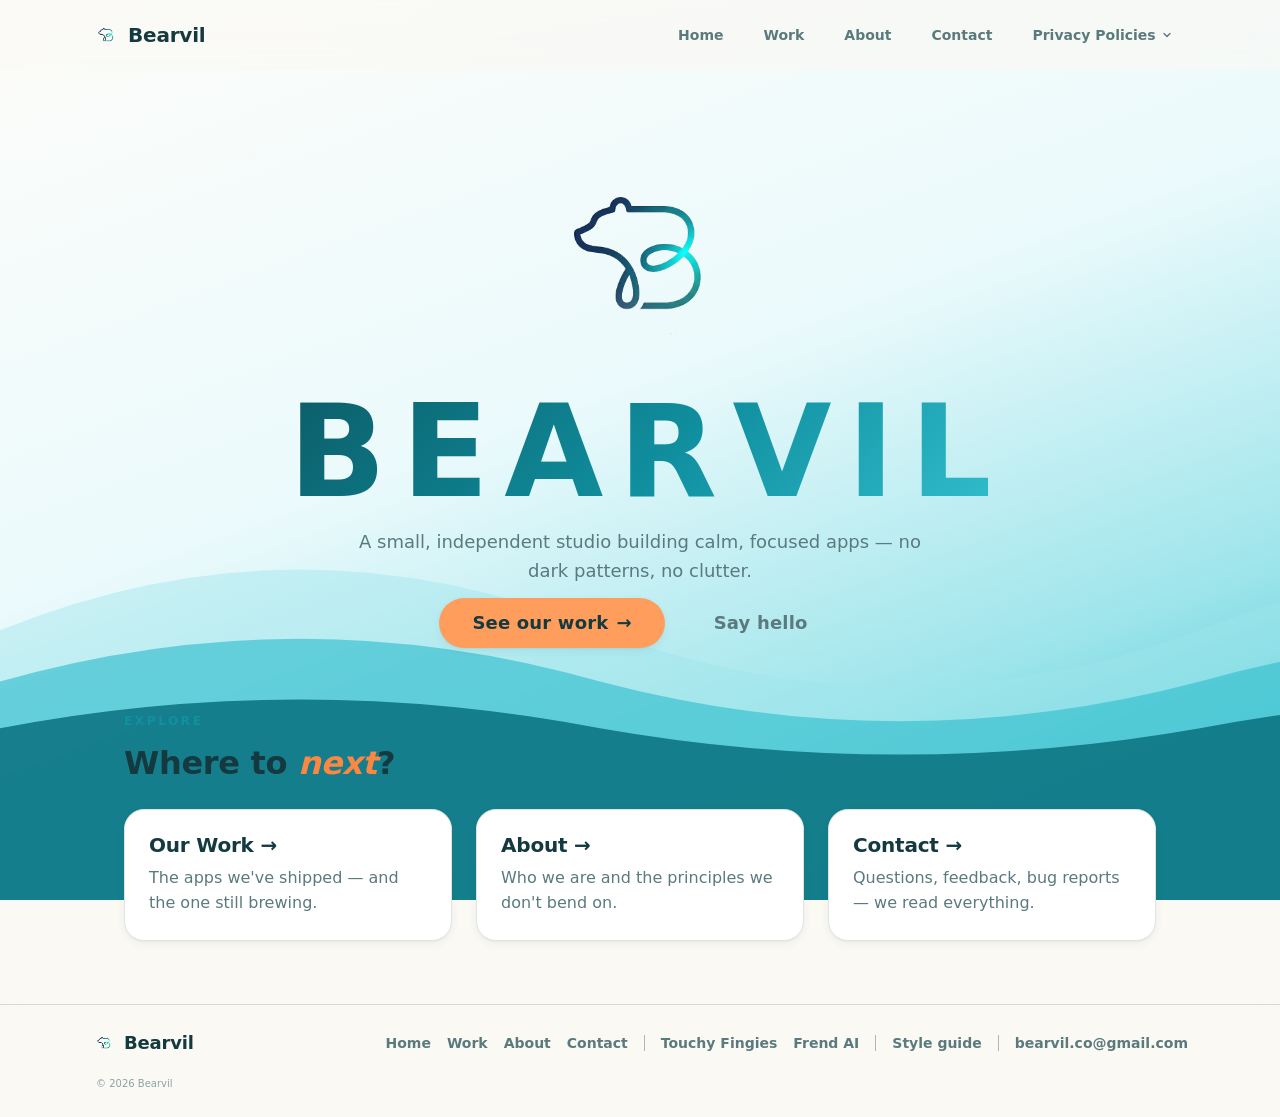
==== commit eb00c35f: "Updates" ====
--- a/index.html
+++ b/index.html
@@ -24,7 +24,7 @@
   <!-- Fonts: preconnect + non-blocking stylesheet -->
   <link rel="preconnect" href="https://fonts.googleapis.com" />
   <link rel="preconnect" href="https://fonts.gstatic.com" crossorigin />
-  <link rel="stylesheet" href="https://fonts.googleapis.com/css2?family=Nunito:wght@400;600;700;800&display=swap" />
+  <link rel="stylesheet" href="https://fonts.googleapis.com/css2?family=Inter:ital,wght@0,400;0,600;0,700;0,800;1,800&display=swap" />
 
   <!-- Styles: tokens first (single source of truth), then layers -->
   <link rel="stylesheet" href="/assets/css/tokens.css" />
@@ -34,7 +34,7 @@
   <link rel="stylesheet" href="/assets/css/patterns.css" />
   <link rel="stylesheet" href="/assets/css/index.css" />
 
-  <!-- Shared components: <top-nav>, <calm-sea>, email copy, font reveal -->
+  <!-- Shared components: <top-nav>, <home-background>, email copy, font reveal -->
   <script src="/assets/components.js" defer></script>
 
   <!-- If JS is disabled, show content immediately -->
@@ -43,7 +43,7 @@
 <body>
 
   <top-nav></top-nav>
-  <calm-sea></calm-sea>
+  <home-background></home-background>
 
   <main class="page-sections" id="content" data-font-reveal>
 
--- a/assets/css/tokens.css
+++ b/assets/css/tokens.css
@@ -43,8 +43,8 @@
   --sand-50:  #fdfcf9;
   --sand-100: #fbf9f4;   /* page background */
   --sand-200: #f2eee6;   /* subtle panel */
-  --sand-300: #e5e0d6;   /* borders / dividers */
-  --sand-400: #cfc8ba;
+  --sand-300: #dce6e1;   /* borders / dividers — cooled toward ink/turquoise, not pure beige */
+  --sand-400: #b3b9b2;   /* strong border/divider — cooled, more presence */
 
   /* Ink — deep teal-tinted text scale (warmer than pure gray/black) */
   --ink-900: #143a40;   /* primary text */
@@ -68,9 +68,17 @@
   --color-bg:           var(--sand-100);
   --color-surface:      var(--white);
   --color-surface-2:    var(--sand-200);
-  --color-border-subtle:var(--sand-200);   /* lighter divider — barely-there */
+  /* Decoupled from --sand-200 (kept warm for panel surfaces) and cooled toward
+     ink/turquoise so it reads as part of the palette instead of plain beige. */
+  --color-border-subtle:#eaf1ef;   /* lighter divider — barely-there */
   --color-border:       var(--sand-300);
   --color-border-strong:var(--sand-400);
+  /* Dark, low-alpha hairline for translucent/frosted surfaces (topnav, footer)
+     sitting over the background gradient (<main-background>/<home-background>).
+     A fixed light border nearly vanishes where the gradient turns teal; a dark
+     low-alpha line darkens whatever's behind it, so it stays visible against
+     both the light and teal ends. */
+  --color-border-frosted:rgba(20, 58, 64, 0.16);
 
   --color-text:         var(--ink-900);
   --color-text-muted:   var(--ink-500);
@@ -105,9 +113,9 @@
   --color-info:    var(--turquoise-500);
 
   /* ---------------------------------------------------------------------
-     3. TYPOGRAPHY — Nunito everywhere, ~1.25 modular scale.
-     --------------------------------------------------------------------- */
-  --font-sans: 'Nunito', system-ui, -apple-system, 'Segoe UI', sans-serif;
+     3. TYPOGRAPHY — Inter everywhere, ~1.25 modular scale.
+     --------------------------------------------------------------------- */
+  --font-sans: 'Inter', system-ui, -apple-system, 'Segoe UI', sans-serif;
   --font-body: var(--font-sans);
   --font-heading: var(--font-sans);
 
@@ -156,11 +164,13 @@
   --radius-pill: 999px;
 
   /* ---------------------------------------------------------------------
-     6. SHADOWS — soft, low-contrast (light theme).
-     --------------------------------------------------------------------- */
-  --shadow-sm: 0 1px 2px rgba(20, 58, 64, 0.06), 0 1px 3px rgba(20, 58, 64, 0.08);
-  --shadow-md: 0 4px 12px rgba(20, 58, 64, 0.08), 0 2px 4px rgba(20, 58, 64, 0.06);
-  --shadow-lg: 0 12px 32px rgba(20, 58, 64, 0.12), 0 4px 8px rgba(20, 58, 64, 0.06);
+     6. SHADOWS — each is a tight "contact" layer (grounds the surface)
+     paired with a soft, wide "ambient" layer (the actual sense of lift).
+     Low-contrast throughout to keep the calm, light-theme feel.
+     --------------------------------------------------------------------- */
+  --shadow-sm: 0 1px 1px rgba(20, 58, 64, 0.04), 0 3px 8px rgba(20, 58, 64, 0.06);
+  --shadow-md: 0 2px 3px rgba(20, 58, 64, 0.05), 0 10px 24px rgba(20, 58, 64, 0.10);
+  --shadow-lg: 0 4px 6px rgba(20, 58, 64, 0.06), 0 24px 56px rgba(20, 58, 64, 0.16);
   --shadow-focus: 0 0 0 3px rgba(24, 168, 186, 0.35);   /* turquoise-500 @ 35% */
 
   /* ---------------------------------------------------------------------
--- a/assets/css/base.css
+++ b/assets/css/base.css
@@ -79,7 +79,7 @@
    counterpart to .content for pages that scroll through several sections
    instead of one centered hero (e.g. Work, About). Fills the space between
    the fixed nav and the footer. Starts hidden for the font-gated reveal:
-   pair with data-font-reveal (fades in once Nunito loads) and a page
+   pair with data-font-reveal (fades in once Inter loads) and a page
    <noscript> fallback that restores opacity for no-JS visitors. */
 .page-sections {
   flex: 1 0 auto; z-index: var(--z-content);
--- a/assets/css/components.css
+++ b/assets/css/components.css
@@ -1,78 +1,64 @@
 /* =========================================================================
    components.css — visual styles for the shared Web Components defined in
-   assets/components.js (<top-nav>, <calm-sea>, <site-footer>).
+   assets/components.js (<top-nav>, <main-background>, <home-background>,
+   <site-footer>).
    Consumes tokens from tokens.css. Link after base.css.
    UI primitives (buttons, cards, forms, badges) live in ui.css.
    ========================================================================= */
 
 /* =========================================================================
-   <calm-sea> — light "Caribbean" animated background.
-   Layers: base sand→sea gradient, soft sun glow, water shimmer, wave bands.
-   Sits behind all content; respects prefers-reduced-motion.
-   ========================================================================= */
-.sea {
+   <main-background> — a single flat, subtle color, used on every page
+   except Home. Sits behind all content.
+   ========================================================================= */
+.main-bg {
+  position: fixed; inset: 0; z-index: var(--z-background);
+  pointer-events: none;
+  background: var(--turquoise-50);
+}
+
+/* =========================================================================
+   <home-background> — animated wave gradient, Home page only. Placeholder
+   until a final Home design arrives: a turquoise gradient with three SVG
+   wave layers drifting horizontally at different speeds/opacities. Plain
+   CSS animation (background-position), no canvas/WebGL.
+   ========================================================================= */
+.home-bg {
   position: fixed; inset: 0; z-index: var(--z-background);
   overflow: hidden; pointer-events: none;
-  background: linear-gradient(180deg,
-    var(--sand-50)      0%,
-    var(--sand-100)     28%,
-    var(--turquoise-50) 56%,
-    var(--turquoise-100) 80%,
-    var(--turquoise-200) 100%);
-}
-
-/* Warm sunlight wash — a large, soft, NON-circular glow that spreads across the
-   upper sky and bleeds off the top/right edges, so no disc outline is visible. */
-.sea__sun {
-  position: absolute; top: -45%; right: -25%;
-  width: 140%; height: 115%;
-  background:
-    radial-gradient(ellipse 70% 60% at 72% 30%,
-      rgba(255, 178, 122, 0.46) 0%,
-      rgba(255, 198, 150, 0.26) 34%,
-      rgba(255, 236, 222, 0.0) 66%),
-    radial-gradient(ellipse 120% 75% at 60% 0%,
-      rgba(255, 214, 178, 0.30) 0%,
-      rgba(255, 236, 222, 0.0) 60%);
-  filter: blur(24px);
-  transform-origin: 72% 25%;
-  animation: sunBreath 16s ease-in-out infinite alternate;
-}
-@keyframes sunBreath {
-  0%   { transform: scale(1)    translateX(0);    opacity: 0.8; }
-  100% { transform: scale(1.06) translateX(-1.5%); opacity: 1; }
-}
-
-/* Water shimmer — horizontal light streaks over the lower sea band */
-.sea__shimmer {
-  position: absolute; left: -20%; bottom: 0;
-  width: 140%; height: 42%;
-  background: repeating-linear-gradient(115deg,
-    rgba(255, 255, 255, 0.0) 0px,
-    rgba(255, 255, 255, 0.22) 2px,
-    rgba(255, 255, 255, 0.0) 7px,
-    rgba(255, 255, 255, 0.0) 22px);
-  mask-image: linear-gradient(180deg, transparent 0%, #000 60%, #000 100%);
-  -webkit-mask-image: linear-gradient(180deg, transparent 0%, #000 60%, #000 100%);
-  opacity: 0.6;
-  animation: shimmerDrift 9s linear infinite;
-}
-@keyframes shimmerDrift {
-  from { transform: translateX(0); }
-  to   { transform: translateX(22px); }
-}
-
-/* Wave bands — soft blurred ellipses gliding near the waterline */
-.sea__wave {
-  position: absolute; left: -10%; width: 120%; border-radius: 50%;
-  background: radial-gradient(ellipse at 50% 50%,
-    rgba(24, 168, 186, 0.18), transparent 68%);
-  filter: blur(28px);
-  animation: waveGlide var(--spd, 18s) ease-in-out infinite alternate var(--dl, 0s);
-}
-@keyframes waveGlide {
-  0%   { transform: translateX(-3%) scaleX(1);    opacity: 0.7; }
-  100% { transform: translateX(3%)  scaleX(1.04); opacity: 1; }
+  background: linear-gradient(160deg,
+    var(--sand-50)       0%,
+    var(--turquoise-50)  45%,
+    var(--turquoise-200) 75%,
+    var(--turquoise-400) 100%);
+}
+
+.home-bg__wave {
+  position: absolute; left: 0; right: 0;
+  background-repeat: repeat-x;
+  background-size: 1200px 100%;
+  animation: homeWaveDrift var(--spd, 20s) linear infinite;
+}
+@keyframes homeWaveDrift {
+  from { background-position-x: 0; }
+  to   { background-position-x: -1200px; }
+}
+
+/* Layers grow taller toward the back so their crests read higher up the
+   viewport (a layered "wave hero" look) instead of hugging the very bottom. */
+.home-bg__wave--back {
+  bottom: 0; height: 58vh; min-height: 420px;
+  opacity: 0.45;
+  background-image: url("data:image/svg+xml,%3Csvg xmlns='http://www.w3.org/2000/svg' viewBox='0 0 1200 120' preserveAspectRatio='none'%3E%3Cpath d='M0,58 Q300,30 600,58 Q900,84 1200,58 L1200,120 L0,120 Z' fill='%239ee5eb'/%3E%3C/svg%3E");
+}
+.home-bg__wave--mid {
+  bottom: -6px; height: 44vh; min-height: 320px;
+  opacity: 0.65;
+  background-image: url("data:image/svg+xml,%3Csvg xmlns='http://www.w3.org/2000/svg' viewBox='0 0 1200 120' preserveAspectRatio='none'%3E%3Cpath d='M0,52 Q300,26 600,52 Q900,76 1200,52 L1200,120 L0,120 Z' fill='%2333bfce'/%3E%3C/svg%3E");
+}
+.home-bg__wave--front {
+  bottom: -1px; height: 32vh; min-height: 230px;
+  opacity: 0.9;
+  background-image: url("data:image/svg+xml,%3Csvg xmlns='http://www.w3.org/2000/svg' viewBox='0 0 1200 120' preserveAspectRatio='none'%3E%3Cpath d='M0,48 Q300,24 600,48 Q900,70 1200,48 L1200,120 L0,120 Z' fill='%230d7583'/%3E%3C/svg%3E");
 }
 
 /* =========================================================================
@@ -82,7 +68,7 @@
    ========================================================================= */
 
 /* BAR — fixed across the top, always a frosted-glass surface (translucent sand
-   + blur) so it reads as a real bar and the calm-sea gradient still shows
+   + blur) so it reads as a real bar and the background layer still shows
    through softly. On scroll it deepens a touch and fades in a subtle hairline
    bottom border. Height stays constant (no padding change) so the logo/links
    never shift on scroll. */
@@ -101,9 +87,10 @@
 }
 .topnav.scrolled {
   background: rgba(251, 249, 244, 0.88);  /* --sand-100 @ 88% */
-  /* Lighter divider token (--sand-200), softer than the default --color-border
-     (--sand-300) which read too heavy on the frosted bar. */
-  box-shadow: 0 1px 0 var(--color-border-subtle);
+  /* Dark low-alpha hairline (--color-border-frosted) so the line stays visible
+     even where the background layer behind the frost turns teal, unlike a
+     fixed light border which would wash out there. */
+  box-shadow: 0 1px 0 var(--color-border-frosted);
   backdrop-filter: blur(16px);
   -webkit-backdrop-filter: blur(16px);
 }
@@ -275,8 +262,7 @@
 
 /* ACCESSIBILITY — reduced motion: stop continuous background motion */
 @media (prefers-reduced-motion: reduce) {
-  .sea__sun, .sea__shimmer, .sea__wave { animation: none; }
-  .sea__shimmer { opacity: 0.35; }
+  .home-bg__wave { animation: none; }
 }
 
 /* =========================================================================
@@ -289,9 +275,11 @@
   background: rgba(251, 249, 244, 0.6);   /* --sand-100 @ 60% — frosted, matches the nav */
   backdrop-filter: blur(12px);
   -webkit-backdrop-filter: blur(12px);
-  /* Lighter divider token (--sand-200) for the top edge — same as the scrolled
-     nav border, softer than the default --color-border on frosted glass. */
-  box-shadow: 0 -1px 0 var(--color-border-subtle);
+  /* Dark low-alpha hairline (--color-border-frosted) for the top edge — same
+     token as the scrolled nav border, chosen so it stays visible over the
+     background layer regardless of how light or teal it is at this point
+     on the page. */
+  box-shadow: 0 -1px 0 var(--color-border-frosted);
 }
 .site-footer-inner {
   display: flex; align-items: center; justify-content: space-between;
--- a/assets/css/ui.css
+++ b/assets/css/ui.css
@@ -74,10 +74,7 @@
   border-radius: var(--radius-lg);
   padding: var(--space-5);
   box-shadow: var(--shadow-sm);
-  transition: box-shadow var(--transition-base), transform var(--transition-base);
-}
-.card--interactive:hover { box-shadow: var(--shadow-md); transform: translateY(-2px); }
-.card--soft { background: var(--color-surface-2); border-color: transparent; box-shadow: none; }
+}
 .card--feature { border-top: 3px solid var(--color-accent); }
 /* Whole-card link — use when an <a> (not an <article>) carries .card, so the
    entire card is clickable instead of just a link inside it. */
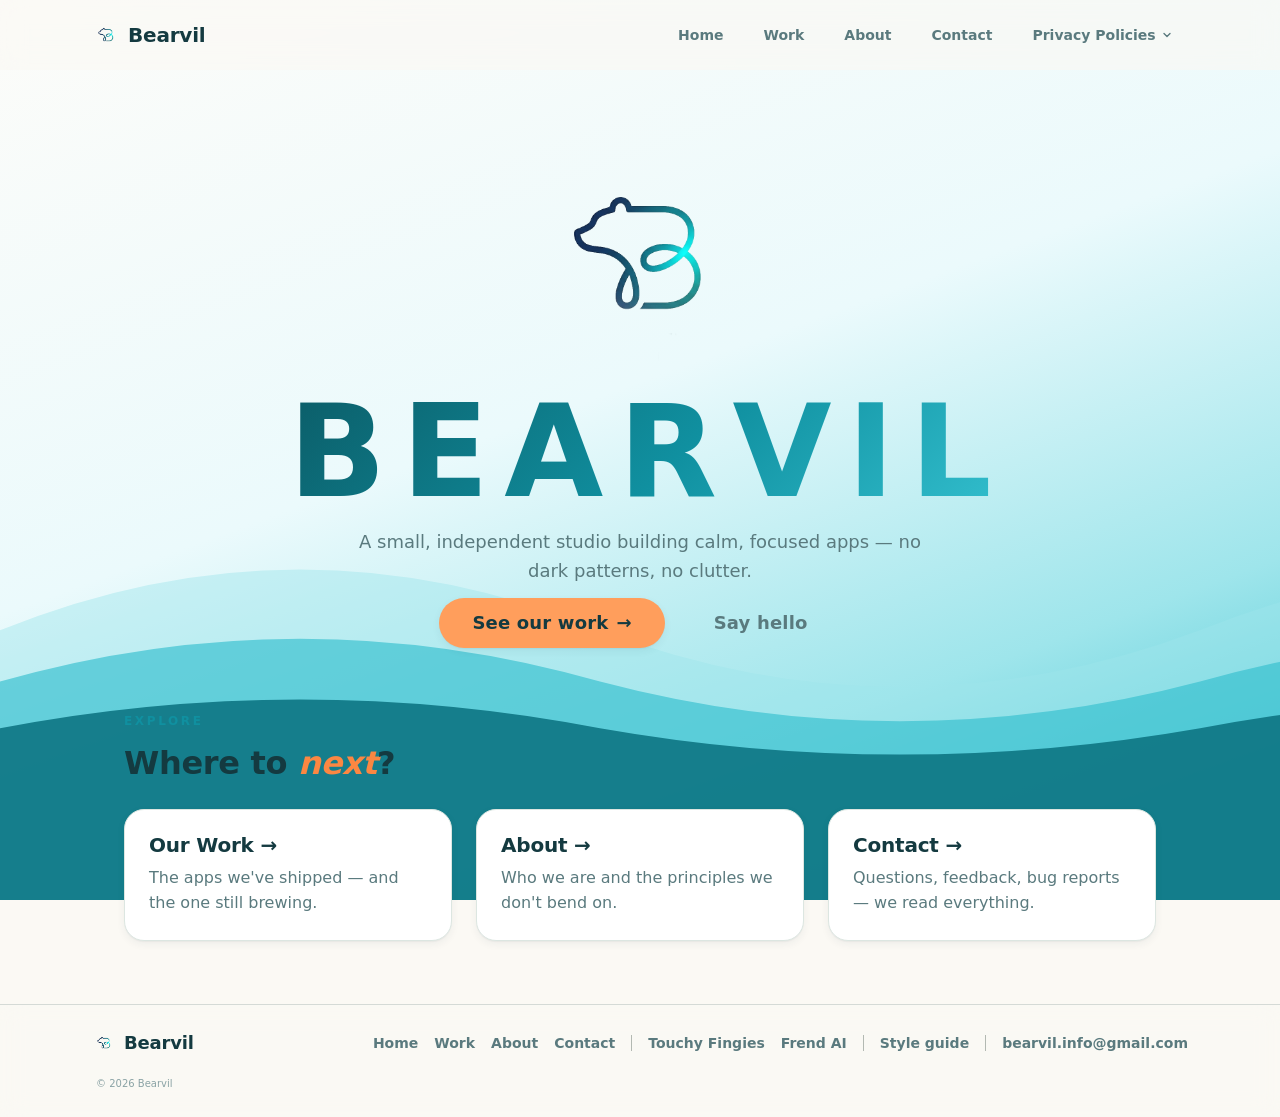
==== commit 66387e5f: "Updates" ====
--- a/index.html
+++ b/index.html
@@ -10,7 +10,7 @@
 
   <!-- SEO / social -->
   <title>Bearvil</title>
-  <meta name="description" content="Bearvil — official site. Get in touch: bearvil.co@gmail.com" />
+  <meta name="description" content="Bearvil — official site. Get in touch: bearvil.info@gmail.com" />
   <link rel="canonical" href="https://bearvil.github.io/" />
   <meta property="og:title" content="Bearvil" />
   <meta property="og:description" content="Bearvil — official site." />
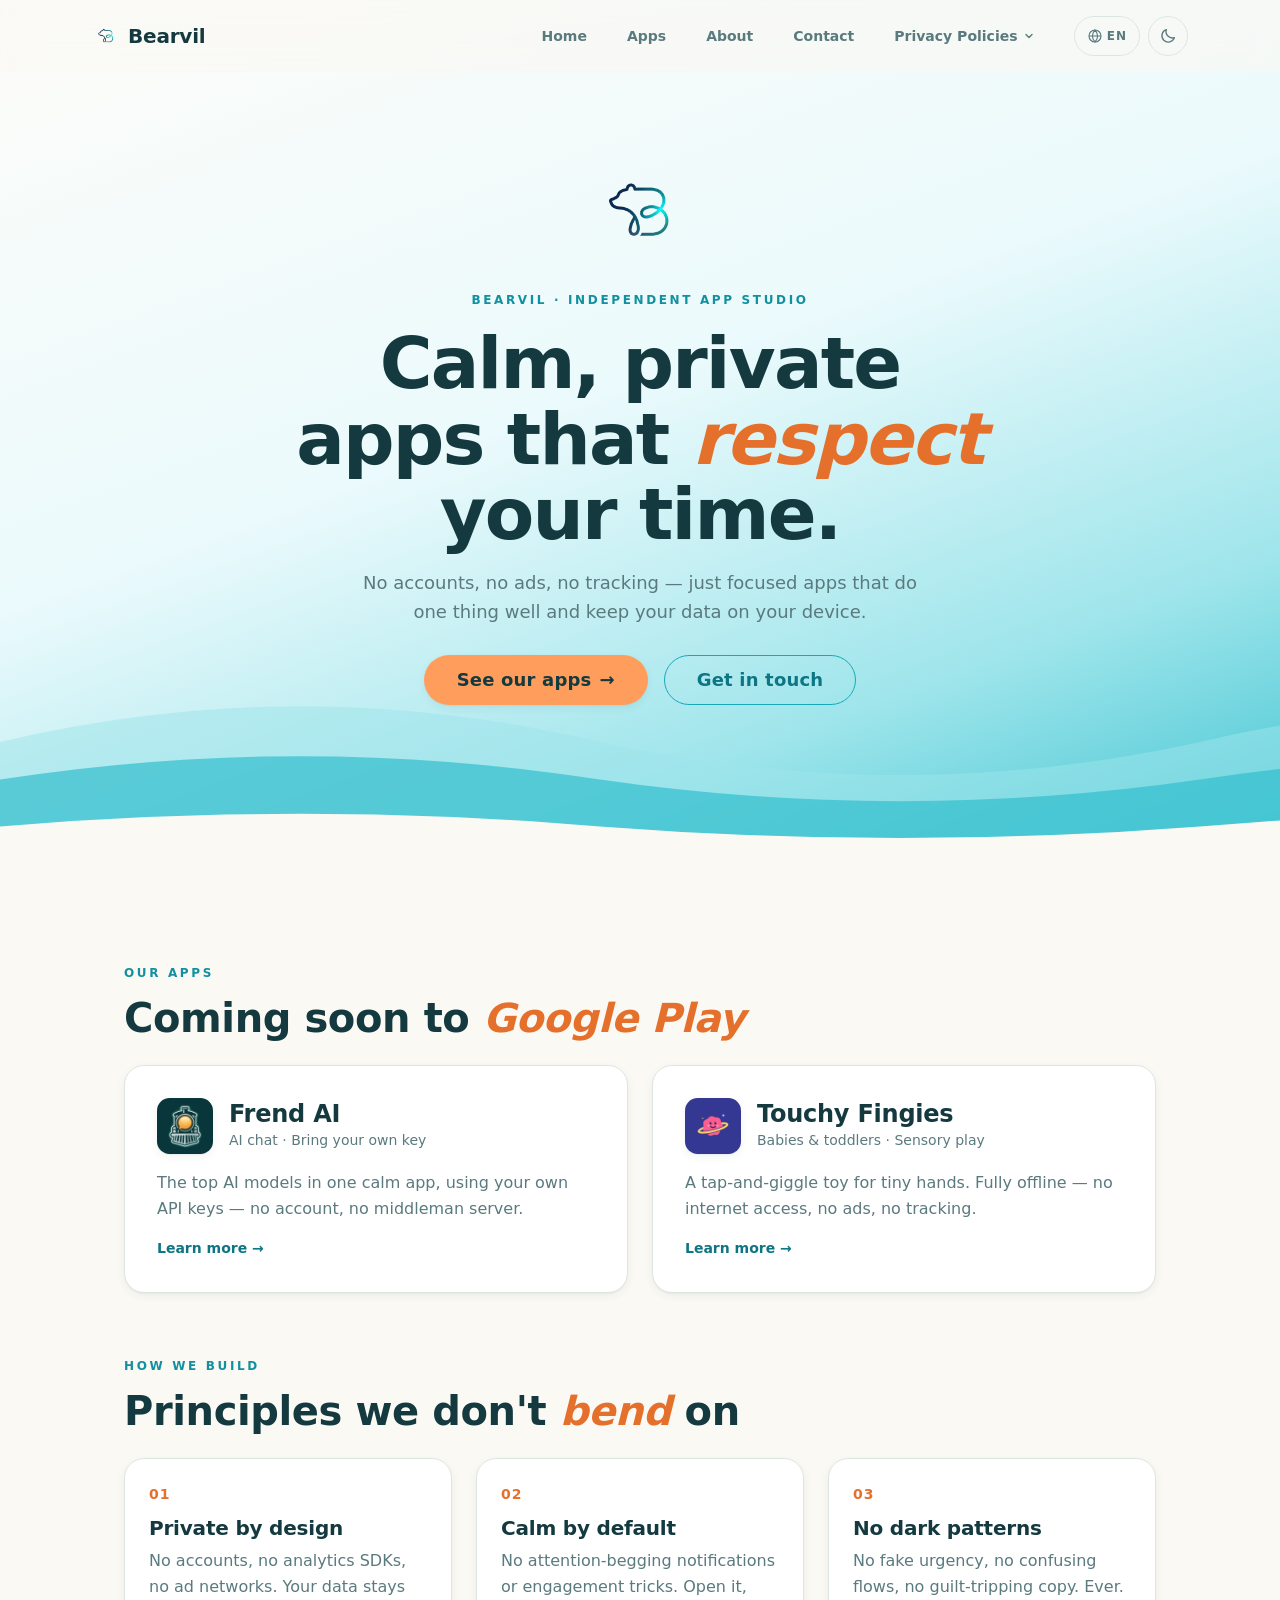
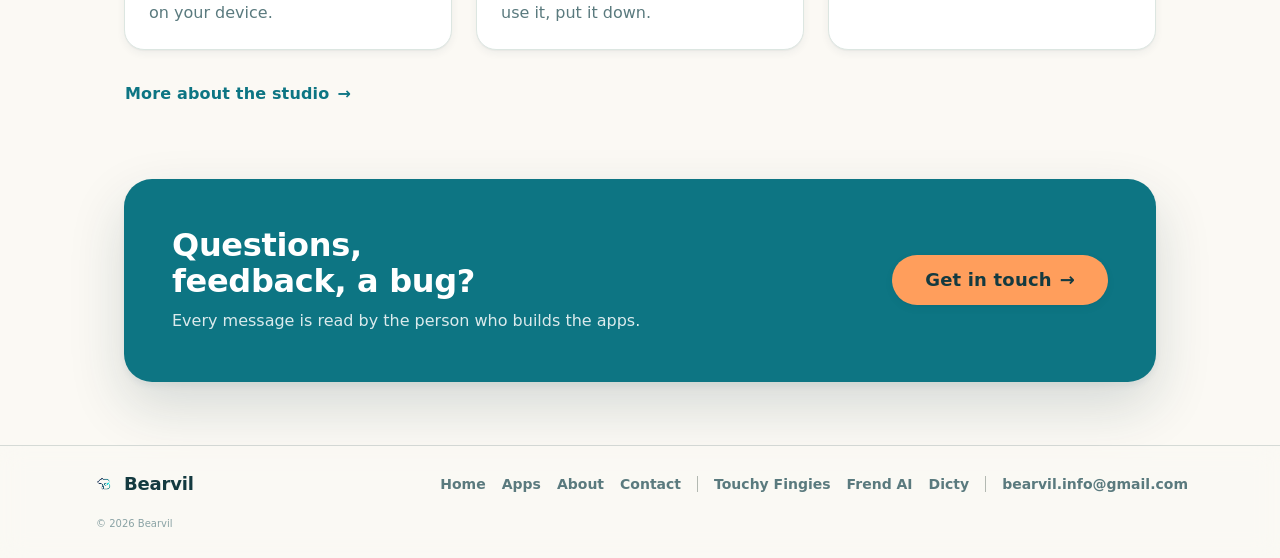
==== commit 915665f9: "Initial commit" ====
--- a/index.html
+++ b/index.html
@@ -9,17 +9,26 @@
   <meta name="referrer" content="strict-origin-when-cross-origin" />
 
   <!-- SEO / social -->
-  <title>Bearvil</title>
-  <meta name="description" content="Bearvil — official site. Get in touch: bearvil.info@gmail.com" />
+  <title data-i18n="home.metaTitle">Bearvil — Calm, private apps</title>
+  <meta name="description" content="Bearvil is an independent app studio building calm, private mobile apps — no accounts, no ads, no tracking. Home of Frend AI and Touchy Fingies." data-i18n-attr="content:home.metaDesc" />
   <link rel="canonical" href="https://bearvil.github.io/" />
-  <meta property="og:title" content="Bearvil" />
-  <meta property="og:description" content="Bearvil — official site." />
+  <meta property="og:site_name" content="Bearvil" />
+  <meta property="og:title" content="Bearvil — Calm, private apps" />
+  <meta property="og:description" content="An independent app studio building calm, private mobile apps — no accounts, no ads, no tracking." />
   <meta property="og:type" content="website" />
   <meta property="og:url" content="https://bearvil.github.io/" />
-  <meta name="twitter:card" content="summary" />
-  <meta name="color-scheme" content="light" />
+  <meta property="og:image" content="https://bearvil.github.io/assets/og-image.png" />
+  <meta property="og:image:width" content="1200" />
+  <meta property="og:image:height" content="630" />
+  <meta name="twitter:card" content="summary_large_image" />
+  <meta name="twitter:image" content="https://bearvil.github.io/assets/og-image.png" />
+  <meta name="color-scheme" content="light dark" />
   <meta name="theme-color" content="#fbf9f4" />
   <link rel="icon" type="image/png" href="/assets/favicon.png" />
+
+  <!-- Theme + language: set <html data-theme> / <html lang> before first paint (sync, first) -->
+  <script src="/assets/theme.js"></script>
+  <script src="/assets/i18n/boot.js"></script>
 
   <!-- Fonts: preconnect + non-blocking stylesheet -->
   <link rel="preconnect" href="https://fonts.googleapis.com" />
@@ -36,6 +45,7 @@
 
   <!-- Shared components: <top-nav>, <home-background>, email copy, font reveal -->
   <script src="/assets/components.js" defer></script>
+  <script src="/assets/i18n/i18n.js" defer></script>
 
   <!-- If JS is disabled, show content immediately -->
   <noscript><style>.page-sections { opacity: 1; }</style></noscript>
@@ -45,42 +55,86 @@
   <top-nav></top-nav>
   <home-background></home-background>
 
-  <main class="page-sections" id="content" data-font-reveal>
+  <main class="page-sections home" id="content" data-font-reveal>
 
     <!-- Hero -->
-    <header class="section-head section-head--center">
-      <div class="wordmark-block">
-        <h1 class="wordmark">
-          <img src="assets/Bearvil-logo-transparent.png" alt="Bearvil logo" class="site-logo" />
-          <span class="gradient-text">Bearvil</span>
-        </h1>
-      </div>
-      <p class="section-head__sub">A small, independent studio building calm, focused apps — no dark patterns, no clutter.</p>
-      <div class="btn-row">
-        <a class="btn btn--accent btn--lg" href="/work">See our work <span aria-hidden="true">→</span></a>
-        <a class="btn btn--ghost btn--lg" href="/contact">Say hello</a>
+    <header class="hero">
+      <img src="/assets/Bearvil-logo-transparent.png" alt="" class="hero__logo" width="112" height="112" />
+      <p class="section-head__eyebrow" data-i18n="home.eyebrow">Bearvil · Independent app studio</p>
+      <h1 class="hero__title" data-i18n="home.title">Calm, private apps that <em>respect</em> your&nbsp;time.</h1>
+      <p class="hero__sub" data-i18n="home.sub">No accounts, no ads, no tracking — just focused apps that do one thing well and keep your data on your device.</p>
+      <div class="btn-row hero__actions">
+        <a class="btn btn--accent btn--lg" href="/work" data-i18n="common.seeApps">See our apps <span aria-hidden="true">→</span></a>
+        <a class="btn btn--secondary btn--lg" href="/contact" data-i18n="common.getInTouch">Get in touch</a>
       </div>
     </header>
 
-    <!-- Quick links -->
-    <section class="stack">
+    <!-- Apps -->
+    <section class="stack" aria-labelledby="home-apps">
       <header class="section-head">
-        <p class="section-head__eyebrow">Explore</p>
-        <h2 class="feature-row__title">Where to <em>next</em>?</h2>
+        <p class="section-head__eyebrow" data-i18n="home.appsEyebrow">Our apps</p>
+        <h2 class="section-head__title" id="home-apps" data-i18n="home.appsTitle">Coming soon to <em>Google Play</em></h2>
+      </header>
+      <div class="card-grid">
+        <a class="card card--interactive card--link app-tile" href="/work#frend-ai">
+          <div class="app-id">
+            <img class="app-icon" src="/assets/apps/frend-ai.png" alt="" width="56" height="56" />
+            <div>
+              <h3 class="app-id__name">Frend AI</h3>
+              <p class="app-id__meta" data-i18n="app.frend.meta">AI chat · Bring your own key</p>
+            </div>
+          </div>
+          <p class="app-tile__body" data-i18n="home.frendBody">The top AI models in one calm app, using your own API keys — no account, no middleman server.</p>
+          <span class="app-tile__more" data-i18n="common.learnMore">Learn more <span aria-hidden="true">→</span></span>
+        </a>
+        <a class="card card--interactive card--link app-tile" href="/work#touchy-fingies">
+          <div class="app-id">
+            <img class="app-icon" src="/assets/apps/touchy-fingies.png" alt="" width="56" height="56" />
+            <div>
+              <h3 class="app-id__name">Touchy Fingies</h3>
+              <p class="app-id__meta" data-i18n="app.touchy.meta">Babies &amp; toddlers · Sensory play</p>
+            </div>
+          </div>
+          <p class="app-tile__body" data-i18n="home.touchyBody">A tap-and-giggle toy for tiny hands. Fully offline — no internet access, no ads, no tracking.</p>
+          <span class="app-tile__more" data-i18n="common.learnMore">Learn more <span aria-hidden="true">→</span></span>
+        </a>
+      </div>
+    </section>
+
+    <!-- Principles -->
+    <section class="stack" aria-labelledby="home-principles">
+      <header class="section-head">
+        <p class="section-head__eyebrow" data-i18n="home.principlesEyebrow">How we build</p>
+        <h2 class="section-head__title" id="home-principles" data-i18n="home.principlesTitle">Principles we don't <em>bend</em> on</h2>
       </header>
       <div class="card-grid card-grid--3">
-        <a class="card card--interactive card--link" href="/work">
-          <h3 class="card__title">Our Work <span aria-hidden="true">→</span></h3>
-          <p class="card__body">The apps we've shipped — and the one still brewing.</p>
-        </a>
-        <a class="card card--interactive card--link" href="/about">
-          <h3 class="card__title">About <span aria-hidden="true">→</span></h3>
-          <p class="card__body">Who we are and the principles we don't bend on.</p>
-        </a>
-        <a class="card card--interactive card--link" href="/contact">
-          <h3 class="card__title">Contact <span aria-hidden="true">→</span></h3>
-          <p class="card__body">Questions, feedback, bug reports — we read everything.</p>
-        </a>
+        <article class="card">
+          <span class="card__index">01</span>
+          <h3 class="card__title" data-i18n="home.p1.title">Private by design</h3>
+          <p class="card__body" data-i18n="home.p1.body">No accounts, no analytics SDKs, no ad networks. Your data stays on your device.</p>
+        </article>
+        <article class="card">
+          <span class="card__index">02</span>
+          <h3 class="card__title" data-i18n="home.p2.title">Calm by default</h3>
+          <p class="card__body" data-i18n="home.p2.body">No attention-begging notifications or engagement tricks. Open it, use it, put it down.</p>
+        </article>
+        <article class="card">
+          <span class="card__index">03</span>
+          <h3 class="card__title" data-i18n="home.p3.title">No dark patterns</h3>
+          <p class="card__body" data-i18n="home.p3.body">No fake urgency, no confusing flows, no guilt-tripping copy. Ever.</p>
+        </article>
+      </div>
+      <p><a class="btn btn--link" href="/about" data-i18n="home.more">More about the studio <span aria-hidden="true">→</span></a></p>
+    </section>
+
+    <!-- Closing CTA -->
+    <section class="cta-band" aria-labelledby="home-cta">
+      <div class="cta-band__text">
+        <h2 class="cta-band__title" id="home-cta" data-i18n="home.ctaTitle">Questions, feedback, a bug?</h2>
+        <p data-i18n="common.readByBuilder">Every message is read by the person who builds the apps.</p>
+      </div>
+      <div class="btn-row">
+        <a class="btn btn--accent btn--lg" href="/contact" data-i18n="common.getInTouchArrow">Get in touch <span aria-hidden="true">→</span></a>
       </div>
     </section>
 
--- a/assets/css/tokens.css
+++ b/assets/css/tokens.css
@@ -1,119 +1,264 @@
 /* =========================================================================
    tokens.css — THE single source of truth for the design system.
 
-   Every other stylesheet (base.css, components.css, page CSS) and the
-   styleguide consume these CSS custom properties. Change a token here and it
-   propagates everywhere through the cascade — nothing else needs editing.
+   Every other stylesheet (base.css, components.css, ui.css, patterns.css,
+   page CSS) and the styleguide consume ONLY these CSS custom properties —
+   no raw hex/rgba values live outside this file.
 
    Link FIRST in <head>, before base.css:
      <link rel="stylesheet" href="/assets/css/tokens.css" />
 
-   Theme: light "Caribbean / beach" — turquoise sea + pastel orange sun on
-   warm sand neutrals, with deep teal-ink text.
+   Structure:
+     1. Primitive palette      — raw color scales (never used by components)
+     2. Semantic tokens (light) — what components use; the default theme
+     3. Dark theme              — re-points ONLY semantic tokens
+     4–10. Type, space, radius, motion, z-index, layout — theme-independent
+
+   Theming: /assets/theme.js sets <html data-theme="light|dark"> before the
+   first paint (stored choice → system preference → light). Without JS the
+   site renders the light theme. To retheme, edit sections 2 and 3 only.
+
+   Theme: "Caribbean / beach" — turquoise sea + pastel orange sun on warm sand
+   neutrals (light), or on deep night-lagoon teal (dark).
    Privacy-policy pages are standalone and do NOT use this file.
    ========================================================================= */
 
 :root {
   /* ---------------------------------------------------------------------
-     1. PRIMITIVE COLORS — raw palette scales (don't reference these in
-     components directly; use the semantic aliases in section 2 instead).
-     --------------------------------------------------------------------- */
-
-  /* Turquoise — primary / the Caribbean sea (cyan-turquoise, leans slightly blue) */
+     1. PRIMITIVE PALETTE — raw scales. Components never reference these
+     directly; they go through the semantic tokens in sections 2 and 3.
+     --------------------------------------------------------------------- */
+
+  /* Turquoise — primary / the Caribbean sea */
   --turquoise-50:  #ebfafc;
   --turquoise-100: #ccf2f5;
   --turquoise-200: #9ee5eb;
   --turquoise-300: #65d4de;
   --turquoise-400: #33bfce;
-  --turquoise-500: #18a8ba;   /* sea accent, focus, borders */
+  --turquoise-500: #18a8ba;
   --turquoise-600: #1090a0;
-  --turquoise-700: #0d7583;   /* deep "lagoon" — solid fills w/ white text (AA) */
+  --turquoise-700: #0d7583;   /* solid fills under white text (AA) */
   --turquoise-800: #0b5b66;
-
-  /* Orange — accent / the sun (pastel, warm) */
+  --turquoise-900: #083f47;
+
+  /* Orange — accent / the sun */
   --orange-50:  #fff4ec;
   --orange-100: #ffe6d3;
   --orange-200: #ffcfac;
-  --orange-300: #ffb783;   /* pastel CTA fill */
-  --orange-400: #ff9e5c;   /* stronger CTA fill */
+  --orange-300: #ffb783;
+  --orange-400: #ff9e5c;   /* CTA fill */
   --orange-500: #fb8742;
   --orange-600: #e5702c;
 
-  /* Sand — warm neutral scale (paper / surfaces / borders) */
+  /* Sand — warm light neutrals */
   --sand-50:  #fdfcf9;
-  --sand-100: #fbf9f4;   /* page background */
-  --sand-200: #f2eee6;   /* subtle panel */
-  --sand-300: #dce6e1;   /* borders / dividers — cooled toward ink/turquoise, not pure beige */
-  --sand-400: #b3b9b2;   /* strong border/divider — cooled, more presence */
-
-  /* Ink — deep teal-tinted text scale (warmer than pure gray/black) */
-  --ink-900: #143a40;   /* primary text */
+  --sand-100: #fbf9f4;   /* light page background */
+  --sand-200: #f2eee6;
+  --sand-300: #dce6e1;
+  --sand-400: #b3b9b2;
+
+  /* Ink — deep teal-tinted text */
+  --ink-900: #143a40;
   --ink-700: #2c565b;
-  --ink-500: #5a7a7e;   /* muted text */
-  --ink-300: #8aa3a5;   /* subtle text */
-
-  /* Semantic hues (beach-aligned) */
-  --green-500:  #3dae6b;   /* success */
-  --amber-500:  #f2b441;   /* warning */
-  --coral-500:  #e5564b;   /* danger */
+  --ink-500: #5a7a7e;
+  --ink-300: #8aa3a5;
+
+  /* Night — deep lagoon neutrals for the dark theme */
+  --night-950: #08171a;   /* dark page background */
+  --night-900: #0d2125;   /* raised surface */
+  --night-800: #132c31;   /* panel */
+  --night-700: #1d3b40;   /* border */
+  --night-600: #2a4f55;   /* strong border */
+  --mist-100:  #e6f1f0;   /* dark-theme text */
+  --mist-300:  #a6bfc0;   /* dark-theme muted text */
+  --mist-500:  #73908f;   /* dark-theme subtle text */
+
+  /* Semantic hues */
+  --green-500: #3dae6b;
+  --green-700: #237a47;
+  --green-300: #7fd6a2;
+  --amber-500: #f2b441;
+  --amber-700: #946514;
+  --amber-300: #f6cd7c;
+  --coral-500: #e5564b;
+  --coral-700: #b23529;
+  --coral-300: #f19087;
 
   --white: #ffffff;
-
-  /* ---------------------------------------------------------------------
-     2. SEMANTIC COLOR ALIASES — what components actually use.
-     Re-point these to retheme without touching component CSS.
-     --------------------------------------------------------------------- */
-
-  /* Surfaces & text */
-  --color-bg:           var(--sand-100);
-  --color-surface:      var(--white);
-  --color-surface-2:    var(--sand-200);
-  /* Decoupled from --sand-200 (kept warm for panel surfaces) and cooled toward
-     ink/turquoise so it reads as part of the palette instead of plain beige. */
-  --color-border-subtle:#eaf1ef;   /* lighter divider — barely-there */
-  --color-border:       var(--sand-300);
-  --color-border-strong:var(--sand-400);
-  /* Dark, low-alpha hairline for translucent/frosted surfaces (topnav, footer)
-     sitting over the background gradient (<main-background>/<home-background>).
-     A fixed light border nearly vanishes where the gradient turns teal; a dark
-     low-alpha line darkens whatever's behind it, so it stays visible against
-     both the light and teal ends. */
-  --color-border-frosted:rgba(20, 58, 64, 0.16);
-
+  --black: #000000;
+
+  /* ---------------------------------------------------------------------
+     2. SEMANTIC TOKENS — LIGHT THEME (default). Components use only these.
+     --------------------------------------------------------------------- */
+  color-scheme: light;
+
+  /* Surfaces */
+  --color-bg:            var(--sand-100);
+  --color-bg-tint:       var(--turquoise-50);    /* <main-background> wash */
+  --color-surface:       var(--white);
+  --color-surface-2:     var(--sand-200);
+  --color-frost:         rgba(251, 249, 244, 0.6);   /* nav/footer at rest */
+  --color-frost-strong:  rgba(251, 249, 244, 0.88);  /* nav once scrolled */
+
+  /* Borders */
+  --color-border-subtle: #eaf1ef;
+  --color-border:        var(--sand-300);
+  --color-border-strong: var(--sand-400);
+  /* Dark low-alpha hairline for frosted surfaces over the background: stays
+     visible over both the light and the teal ends of the gradient. */
+  --color-border-frosted: rgba(20, 58, 64, 0.16);
+
+  /* Text */
   --color-text:         var(--ink-900);
   --color-text-muted:   var(--ink-500);
   --color-text-subtle:  var(--ink-300);
-  --color-text-on-fill: var(--white);     /* text on a dark/solid fill */
+  --color-text-on-fill: var(--white);
 
   /* Primary (turquoise) */
-  --color-primary:        var(--turquoise-500);
-  --color-primary-hover:  var(--turquoise-600);
-  --color-primary-fill:   var(--turquoise-700);   /* solid bg under white text */
+  --color-primary:            var(--turquoise-500);   /* borders, focus, icons */
+  --color-primary-hover:      var(--turquoise-600);
+  --color-primary-strong:     var(--turquoise-700);   /* primary-colored TEXT */
+  --color-primary-fill:       var(--turquoise-700);   /* solid bg under white text */
   --color-primary-fill-hover: var(--turquoise-800);
-  --color-primary-soft:   var(--turquoise-100);    /* tinted backgrounds */
-  --color-primary-softer: var(--turquoise-50);
+  --color-primary-soft:       var(--turquoise-100);   /* tinted backgrounds */
+  --color-primary-softer:     var(--turquoise-50);
 
   /* Accent (orange) */
   --color-accent:        var(--orange-400);
   --color-accent-hover:  var(--orange-500);
+  --color-accent-strong: var(--orange-600);   /* <em> accents in headings */
   --color-accent-soft:   var(--orange-100);
-  --color-accent-text:   var(--ink-900);           /* dark text on orange CTA */
-
-  /* Links — use the deeper turquoise so text on light bg passes contrast */
-  --color-link:        var(--turquoise-700);
-  --color-link-hover:  var(--turquoise-800);
-
-  /* Focus ring */
+  --color-accent-text:   var(--ink-900);      /* dark text on orange CTA */
+
+  /* Links */
+  --color-link:       var(--turquoise-700);
+  --color-link-hover: var(--turquoise-800);
+
+  /* Focus */
   --color-focus: var(--turquoise-500);
 
-  /* Semantic states */
-  --color-success: var(--green-500);
-  --color-warning: var(--amber-500);
-  --color-danger:  var(--coral-500);
-  --color-info:    var(--turquoise-500);
-
-  /* ---------------------------------------------------------------------
-     3. TYPOGRAPHY — Inter everywhere, ~1.25 modular scale.
+  /* States — base hue, tinted background, readable text */
+  --color-success:      var(--green-500);
+  --color-success-soft: rgba(61, 174, 107, 0.16);
+  --color-success-text: var(--green-700);
+  --color-warning:      var(--amber-500);
+  --color-warning-soft: rgba(242, 180, 65, 0.20);
+  --color-warning-text: var(--amber-700);
+  --color-danger:       var(--coral-500);
+  --color-danger-soft:  rgba(229, 86, 75, 0.16);
+  --color-danger-text:  var(--coral-700);
+  --color-danger-ring:  rgba(229, 86, 75, 0.30);
+  --color-info:         var(--turquoise-500);
+
+  /* Gradients */
+  --gradient-brand: linear-gradient(135deg,
+    var(--turquoise-800) 0%, var(--turquoise-600) 55%, var(--turquoise-400) 100%);
+  --gradient-sun: linear-gradient(135deg,
+    var(--orange-600) 0%, var(--orange-500) 60%, var(--turquoise-500) 130%);
+  --gradient-meter: linear-gradient(90deg, var(--turquoise-500), var(--turquoise-300));
+
+  /* <home-background> — sky gradient + three wave layers (back → front) */
+  --home-sky: linear-gradient(160deg,
+    var(--sand-50) 0%, var(--turquoise-50) 45%,
+    var(--turquoise-200) 75%, var(--turquoise-400) 100%);
+  --wave-back:  var(--turquoise-200);
+  --wave-mid:   var(--turquoise-400);
+  --wave-front: var(--color-bg);   /* blends the hero into the page */
+
+  /* Brand mark — the logo PNG is drawn for light backgrounds */
+  --logo-filter: none;
+
+  /* Shadows — tight contact layer + soft ambient layer */
+  --shadow-color: 20, 58, 64;   /* RGB triplet, used with alpha below */
+  --shadow-sm: 0 1px 1px rgba(var(--shadow-color), 0.04), 0 3px 8px rgba(var(--shadow-color), 0.06);
+  --shadow-md: 0 2px 3px rgba(var(--shadow-color), 0.05), 0 10px 24px rgba(var(--shadow-color), 0.10);
+  --shadow-lg: 0 4px 6px rgba(var(--shadow-color), 0.06), 0 24px 56px rgba(var(--shadow-color), 0.16);
+  --shadow-focus: 0 0 0 3px rgba(24, 168, 186, 0.35);
+
+  /* Component aliases */
+  --btn-primary-bg:       var(--color-primary-fill);
+  --btn-primary-bg-hover: var(--color-primary-fill-hover);
+  --btn-primary-text:     var(--color-text-on-fill);
+  --btn-accent-bg:        var(--color-accent);
+  --btn-accent-bg-hover:  var(--color-accent-hover);
+  --btn-accent-text:      var(--color-accent-text);
+}
+
+/* ---------------------------------------------------------------------
+   3. DARK THEME — re-points semantic tokens only. Everything else follows.
+   --------------------------------------------------------------------- */
+:root[data-theme="dark"] {
+  color-scheme: dark;
+
+  --color-bg:            var(--night-950);
+  --color-bg-tint:       var(--night-950);
+  --color-surface:       var(--night-900);
+  --color-surface-2:     var(--night-800);
+  --color-frost:         rgba(8, 23, 26, 0.6);
+  --color-frost-strong:  rgba(8, 23, 26, 0.88);
+
+  --color-border-subtle:  #17333a;
+  --color-border:         var(--night-700);
+  --color-border-strong:  var(--night-600);
+  --color-border-frosted: rgba(166, 191, 192, 0.16);
+
+  --color-text:         var(--mist-100);
+  --color-text-muted:   var(--mist-300);
+  --color-text-subtle:  var(--mist-500);
+  --color-text-on-fill: var(--white);
+
+  --color-primary:            var(--turquoise-400);
+  --color-primary-hover:      var(--turquoise-300);
+  --color-primary-strong:     var(--turquoise-300);
+  --color-primary-fill:       var(--turquoise-700);
+  --color-primary-fill-hover: var(--turquoise-600);
+  --color-primary-soft:       rgba(51, 191, 206, 0.16);
+  --color-primary-softer:     rgba(51, 191, 206, 0.08);
+
+  --color-accent:        var(--orange-400);
+  --color-accent-hover:  var(--orange-300);
+  --color-accent-strong: var(--orange-400);
+  --color-accent-soft:   rgba(255, 158, 92, 0.14);
+  --color-accent-text:   var(--ink-900);
+
+  --color-link:       var(--turquoise-300);
+  --color-link-hover: var(--turquoise-200);
+
+  --color-focus: var(--turquoise-400);
+
+  --color-success-soft: rgba(61, 174, 107, 0.18);
+  --color-success-text: var(--green-300);
+  --color-warning-soft: rgba(242, 180, 65, 0.16);
+  --color-warning-text: var(--amber-300);
+  --color-danger-soft:  rgba(229, 86, 75, 0.18);
+  --color-danger-text:  var(--coral-300);
+  --color-danger-ring:  rgba(229, 86, 75, 0.40);
+
+  --gradient-brand: linear-gradient(135deg,
+    var(--turquoise-200) 0%, var(--turquoise-300) 50%, var(--turquoise-500) 100%);
+  --gradient-sun: linear-gradient(135deg,
+    var(--orange-300) 0%, var(--orange-400) 60%, var(--turquoise-300) 130%);
+
+  --home-sky: linear-gradient(160deg,
+    var(--night-950) 0%, var(--night-900) 45%,
+    var(--turquoise-900) 80%, var(--turquoise-800) 100%);
+  --wave-back:  var(--turquoise-800);
+  --wave-mid:   var(--turquoise-700);
+  --wave-front: var(--color-bg);
+
+  /* Re-colors the navy/teal line mark into a light mint on dark surfaces. */
+  --logo-filter: invert(1) hue-rotate(180deg) brightness(1.15);
+
+  --shadow-color: 0, 0, 0;
+  --shadow-sm: 0 1px 1px rgba(var(--shadow-color), 0.30), 0 3px 8px rgba(var(--shadow-color), 0.25);
+  --shadow-md: 0 2px 3px rgba(var(--shadow-color), 0.30), 0 10px 24px rgba(var(--shadow-color), 0.35);
+  --shadow-lg: 0 4px 6px rgba(var(--shadow-color), 0.30), 0 24px 56px rgba(var(--shadow-color), 0.50);
+  --shadow-focus: 0 0 0 3px rgba(51, 191, 206, 0.45);
+}
+
+:root {
+  /* ---------------------------------------------------------------------
+     4. TYPOGRAPHY — Inter everywhere, ~1.25 modular scale.
      --------------------------------------------------------------------- */
   --font-sans: 'Inter', system-ui, -apple-system, 'Segoe UI', sans-serif;
   --font-body: var(--font-sans);
@@ -128,6 +273,7 @@
   --text-3xl:  2rem;       /* 32 */
   --text-4xl:  2.5rem;     /* 40 */
   --text-5xl:  3.25rem;    /* 52 */
+  --text-display: clamp(2.5rem, 6vw, 4.5rem);   /* page hero headline */
 
   --font-weight-normal:   400;
   --font-weight-semibold: 600;
@@ -139,12 +285,13 @@
   --leading-normal: 1.6;
 
   --tracking-tight:  -0.01em;
+  --tracking-tighter: -0.025em;   /* large display headings */
   --tracking-normal: 0;
   --tracking-wide:   0.08em;
-  --tracking-wider:  0.22em;   /* uppercase nav / labels */
-
-  /* ---------------------------------------------------------------------
-     4. SPACING — 4px base scale.
+  --tracking-wider:  0.22em;      /* uppercase nav / labels */
+
+  /* ---------------------------------------------------------------------
+     5. SPACING — 4px base scale.
      --------------------------------------------------------------------- */
   --space-1:  0.25rem;   /* 4  */
   --space-2:  0.5rem;    /* 8  */
@@ -154,24 +301,17 @@
   --space-6:  2rem;      /* 32 */
   --space-7:  3rem;      /* 48 */
   --space-8:  4rem;      /* 64 */
-
-  /* ---------------------------------------------------------------------
-     5. RADIUS.
+  --space-9:  6rem;      /* 96 */
+
+  /* ---------------------------------------------------------------------
+     6. RADIUS.
      --------------------------------------------------------------------- */
   --radius-sm:   6px;
   --radius-md:   12px;
   --radius-lg:   20px;
+  --radius-xl:   28px;
+  --radius-icon: 22.5%;   /* app-icon "squircle" corner, relative to size */
   --radius-pill: 999px;
-
-  /* ---------------------------------------------------------------------
-     6. SHADOWS — each is a tight "contact" layer (grounds the surface)
-     paired with a soft, wide "ambient" layer (the actual sense of lift).
-     Low-contrast throughout to keep the calm, light-theme feel.
-     --------------------------------------------------------------------- */
-  --shadow-sm: 0 1px 1px rgba(20, 58, 64, 0.04), 0 3px 8px rgba(20, 58, 64, 0.06);
-  --shadow-md: 0 2px 3px rgba(20, 58, 64, 0.05), 0 10px 24px rgba(20, 58, 64, 0.10);
-  --shadow-lg: 0 4px 6px rgba(20, 58, 64, 0.06), 0 24px 56px rgba(20, 58, 64, 0.16);
-  --shadow-focus: 0 0 0 3px rgba(24, 168, 186, 0.35);   /* turquoise-500 @ 35% */
 
   /* ---------------------------------------------------------------------
      7. MOTION.
@@ -191,19 +331,18 @@
   --z-toast:      50;
 
   /* ---------------------------------------------------------------------
-     9. COMPONENT ALIASES — convenient handles built from the above.
-     --------------------------------------------------------------------- */
-  --btn-primary-bg:        var(--color-primary-fill);
-  --btn-primary-bg-hover:  var(--color-primary-fill-hover);
-  --btn-primary-text:      var(--color-text-on-fill);
-
-  --btn-accent-bg:         var(--color-accent);
-  --btn-accent-bg-hover:   var(--color-accent-hover);
-  --btn-accent-text:       var(--color-accent-text);
-
-  /* ---------------------------------------------------------------------
-     10. LAYOUT — shared layout constants.
-     --------------------------------------------------------------------- */
-  --topnav-h: 72px;   /* height of the fixed <top-nav> bar; scrollable pages
-                         reserve this much space at the top (see base.css) */
-}
+     9. LAYOUT — shared layout constants.
+     --------------------------------------------------------------------- */
+  --topnav-h: 72px;        /* fixed <top-nav> bar height */
+  --content-max: 1080px;   /* .page-sections column */
+  --chrome-max: 1160px;    /* nav / footer inner width */
+}
+
+/* CJK font stacks — Inter has no Chinese/Japanese glyphs, so name the native
+   system fonts for each script (keeps Latin words in Inter). */
+:root:lang(zh) {
+  --font-sans: 'Inter', 'PingFang SC', 'Hiragino Sans GB', 'Noto Sans SC', 'Microsoft YaHei', system-ui, sans-serif;
+}
+:root:lang(ja) {
+  --font-sans: 'Inter', 'Hiragino Sans', 'Hiragino Kaku Gothic ProN', 'Noto Sans JP', 'Yu Gothic', 'Meiryo', system-ui, sans-serif;
+}
--- a/assets/css/base.css
+++ b/assets/css/base.css
@@ -36,6 +36,7 @@
 }
 
 h1, h2, h3, h4 {
+  text-wrap: balance;   /* even line lengths in every language */
   font-family: var(--font-heading);
   font-weight: var(--font-weight-extra);
   line-height: var(--leading-tight);
@@ -83,7 +84,7 @@
    <noscript> fallback that restores opacity for no-JS visitors. */
 .page-sections {
   flex: 1 0 auto; z-index: var(--z-content);
-  width: 100%; max-width: 1080px; margin-inline: auto;
+  width: 100%; max-width: var(--content-max); margin-inline: auto;
   padding: var(--space-6) var(--space-5) var(--space-8);
   display: flex; flex-direction: column; gap: var(--space-8);
   opacity: 0;
@@ -103,10 +104,9 @@
 .btn-row { display: flex; align-items: center; gap: var(--space-4); flex-wrap: wrap; }
 
 /* GRADIENT TEXT — shared wordmark / heading treatment.
-   Deep teal → turquoise keeps it readable on the light sand background. */
+   Uses --gradient-brand, which each theme tunes for contrast. */
 .gradient-text {
-  background: linear-gradient(135deg,
-    var(--turquoise-800) 0%, var(--turquoise-600) 55%, var(--turquoise-400) 100%);
+  background: var(--gradient-brand);
   -webkit-background-clip: text;
   background-clip: text;
   color: transparent;
@@ -114,8 +114,7 @@
 
 /* SUN TEXT — warm accent variant for short emphasis (use sparingly). */
 .sun-text {
-  background: linear-gradient(135deg,
-    var(--orange-500) 0%, var(--orange-400) 60%, var(--turquoise-500) 130%);
+  background: var(--gradient-sun);
   -webkit-background-clip: text;
   background-clip: text;
   color: transparent;
@@ -130,6 +129,24 @@
 }
 .copied-toast.show { opacity: 1; }
 
+/* I18N — boot.js sets html.i18n-pending while a non-English dictionary loads,
+   so visitors never see the English text flash before the translation. */
+.i18n-pending body { visibility: hidden; }
+
+/* CJK — no true italics in these scripts; accent <em> phrases keep their
+   color but stay upright. (html prefix outranks the component em rules.) */
+html:lang(zh) em, html:lang(ja) em { font-style: normal; }
+/* Japanese has no spaces: break headings and copy at phrase boundaries
+   (Chromium) instead of mid-word. */
+html:lang(ja) { word-break: auto-phrase; }
+
+/* THEME SWITCH — components.js adds this for one frame while swapping
+   data-theme, so every surface changes color at once instead of fading
+   at different speeds. */
+.theme-switching *, .theme-switching *::before, .theme-switching *::after {
+  transition: none !important;
+}
+
 /* SCREEN-READER ONLY */
 .sr-only {
   position: absolute; width: 1px; height: 1px;
--- a/assets/css/components.css
+++ b/assets/css/components.css
@@ -13,52 +13,56 @@
 .main-bg {
   position: fixed; inset: 0; z-index: var(--z-background);
   pointer-events: none;
-  background: var(--turquoise-50);
+  background: var(--color-bg-tint);
 }
 
 /* =========================================================================
-   <home-background> — animated wave gradient, Home page only. Placeholder
-   until a final Home design arrives: a turquoise gradient with three SVG
-   wave layers drifting horizontally at different speeds/opacities. Plain
-   CSS animation (background-position), no canvas/WebGL.
+   <home-background> — animated wave sky behind the Home hero only: a gradient
+   sky one viewport tall, with three wave layers drifting horizontally at
+   different speeds/opacities. The front wave is the page background color,
+   so the hero melts into the sections below it. Each wave is a token color
+   (--wave-*) cut to shape by an SVG mask, so it follows the active theme.
+   Absolutely positioned (scrolls away with the hero). Plain CSS animation.
    ========================================================================= */
 .home-bg {
-  position: fixed; inset: 0; z-index: var(--z-background);
+  position: absolute; top: 0; left: 0; right: 0; z-index: var(--z-background);
+  height: 100vh; height: 100svh; min-height: 620px;
   overflow: hidden; pointer-events: none;
-  background: linear-gradient(160deg,
-    var(--sand-50)       0%,
-    var(--turquoise-50)  45%,
-    var(--turquoise-200) 75%,
-    var(--turquoise-400) 100%);
+  background: var(--home-sky);
 }
 
 .home-bg__wave {
   position: absolute; left: 0; right: 0;
-  background-repeat: repeat-x;
-  background-size: 1200px 100%;
+  -webkit-mask-repeat: repeat-x; mask-repeat: repeat-x;
+  -webkit-mask-size: 1200px 100%; mask-size: 1200px 100%;
   animation: homeWaveDrift var(--spd, 20s) linear infinite;
 }
 @keyframes homeWaveDrift {
-  from { background-position-x: 0; }
-  to   { background-position-x: -1200px; }
-}
-
-/* Layers grow taller toward the back so their crests read higher up the
-   viewport (a layered "wave hero" look) instead of hugging the very bottom. */
+  from { -webkit-mask-position: 0 0;       mask-position: 0 0; }
+  to   { -webkit-mask-position: -1200px 0; mask-position: -1200px 0; }
+}
+
+/* Layers grow taller toward the back so their crests stack up the bottom of
+   the hero (a layered "wave divider" look). */
 .home-bg__wave--back {
-  bottom: 0; height: 58vh; min-height: 420px;
-  opacity: 0.45;
-  background-image: url("data:image/svg+xml,%3Csvg xmlns='http://www.w3.org/2000/svg' viewBox='0 0 1200 120' preserveAspectRatio='none'%3E%3Cpath d='M0,58 Q300,30 600,58 Q900,84 1200,58 L1200,120 L0,120 Z' fill='%239ee5eb'/%3E%3C/svg%3E");
+  bottom: 0; height: 34%;
+  opacity: 0.5;
+  background: var(--wave-back);
+  -webkit-mask-image: url("data:image/svg+xml,%3Csvg xmlns='http://www.w3.org/2000/svg' viewBox='0 0 1200 120' preserveAspectRatio='none'%3E%3Cpath d='M0,58 Q300,30 600,58 Q900,84 1200,58 L1200,120 L0,120 Z'/%3E%3C/svg%3E");
+          mask-image: url("data:image/svg+xml,%3Csvg xmlns='http://www.w3.org/2000/svg' viewBox='0 0 1200 120' preserveAspectRatio='none'%3E%3Cpath d='M0,58 Q300,30 600,58 Q900,84 1200,58 L1200,120 L0,120 Z'/%3E%3C/svg%3E");
 }
 .home-bg__wave--mid {
-  bottom: -6px; height: 44vh; min-height: 320px;
-  opacity: 0.65;
-  background-image: url("data:image/svg+xml,%3Csvg xmlns='http://www.w3.org/2000/svg' viewBox='0 0 1200 120' preserveAspectRatio='none'%3E%3Cpath d='M0,52 Q300,26 600,52 Q900,76 1200,52 L1200,120 L0,120 Z' fill='%2333bfce'/%3E%3C/svg%3E");
+  bottom: -2px; height: 24%;
+  opacity: 0.7;
+  background: var(--wave-mid);
+  -webkit-mask-image: url("data:image/svg+xml,%3Csvg xmlns='http://www.w3.org/2000/svg' viewBox='0 0 1200 120' preserveAspectRatio='none'%3E%3Cpath d='M0,52 Q300,26 600,52 Q900,76 1200,52 L1200,120 L0,120 Z'/%3E%3C/svg%3E");
+          mask-image: url("data:image/svg+xml,%3Csvg xmlns='http://www.w3.org/2000/svg' viewBox='0 0 1200 120' preserveAspectRatio='none'%3E%3Cpath d='M0,52 Q300,26 600,52 Q900,76 1200,52 L1200,120 L0,120 Z'/%3E%3C/svg%3E");
 }
 .home-bg__wave--front {
-  bottom: -1px; height: 32vh; min-height: 230px;
-  opacity: 0.9;
-  background-image: url("data:image/svg+xml,%3Csvg xmlns='http://www.w3.org/2000/svg' viewBox='0 0 1200 120' preserveAspectRatio='none'%3E%3Cpath d='M0,48 Q300,24 600,48 Q900,70 1200,48 L1200,120 L0,120 Z' fill='%230d7583'/%3E%3C/svg%3E");
+  bottom: -2px; height: 14%;
+  background: var(--wave-front);
+  -webkit-mask-image: url("data:image/svg+xml,%3Csvg xmlns='http://www.w3.org/2000/svg' viewBox='0 0 1200 120' preserveAspectRatio='none'%3E%3Cpath d='M0,48 Q300,24 600,48 Q900,70 1200,48 L1200,120 L0,120 Z'/%3E%3C/svg%3E");
+          mask-image: url("data:image/svg+xml,%3Csvg xmlns='http://www.w3.org/2000/svg' viewBox='0 0 1200 120' preserveAspectRatio='none'%3E%3Cpath d='M0,48 Q300,24 600,48 Q900,70 1200,48 L1200,120 L0,120 Z'/%3E%3C/svg%3E");
 }
 
 /* =========================================================================
@@ -75,7 +79,7 @@
 .topnav {
   position: fixed; top: 0; left: 0; right: 0; z-index: var(--z-nav-toggle);
   padding: var(--space-4) 0;
-  background: rgba(251, 249, 244, 0.6);   /* --sand-100 @ 60% — frosted at rest */
+  background: var(--color-frost);   /* translucent page bg — frosted at rest */
   box-shadow: 0 1px 0 transparent;
   backdrop-filter: blur(12px);
   -webkit-backdrop-filter: blur(12px);
@@ -86,7 +90,7 @@
               -webkit-backdrop-filter 0.8s var(--ease-out-expo);
 }
 .topnav.scrolled {
-  background: rgba(251, 249, 244, 0.88);  /* --sand-100 @ 88% */
+  background: var(--color-frost-strong);
   /* Dark low-alpha hairline (--color-border-frosted) so the line stays visible
      even where the background layer behind the frost turns teal, unlike a
      fixed light border which would wash out there. */
@@ -97,7 +101,7 @@
 .topnav-inner {
   display: flex; align-items: center; justify-content: space-between;
   gap: var(--space-5);
-  max-width: 1160px; margin: 0 auto;
+  max-width: var(--chrome-max); margin: 0 auto;
   padding: 0 var(--space-6);
 }
 
@@ -110,12 +114,13 @@
   color: var(--color-text);
 }
 .topnav-logo:hover { color: var(--color-text); }
-.topnav-logo img { height: 28px; width: auto; display: block; }
+.topnav-logo img { height: 28px; width: auto; display: block; filter: var(--logo-filter); }
 
 /* DESKTOP LINKS — pill hover. */
 .topnav-links {
   display: flex; align-items: center; gap: var(--space-2);
   list-style: none; margin: 0; padding: 0;
+  margin-left: auto;   /* push links right, next to the actions */
 }
 .topnav-links > li { position: relative; }
 .topnav-links a, .topnav-sub-toggle {
@@ -132,12 +137,12 @@
   box-shadow: inset 0 0 0 0 transparent;
 }
 .topnav-links a:hover, .topnav-links a:focus-visible {
-  color: var(--color-primary-fill);
+  color: var(--color-primary-strong);
   background: var(--color-primary-softer);
   box-shadow: inset 0 0 0 1px var(--color-primary-soft);
 }
 .topnav-links a[aria-current="page"] {
-  color: var(--color-primary-fill);
+  color: var(--color-primary-strong);
   background: var(--color-primary-softer);
 }
 
@@ -148,7 +153,7 @@
 .topnav-sub-toggle:hover, .topnav-sub-toggle:focus-visible,
 .topnav-has-sub:hover .topnav-sub-toggle,
 .topnav-has-sub:focus-within .topnav-sub-toggle {
-  color: var(--color-primary-fill);
+  color: var(--color-primary-strong);
   background: var(--color-primary-softer);
 }
 .topnav-sub-toggle .chev { flex: none; transition: transform var(--transition-base); }
@@ -191,8 +196,86 @@
   transition: color var(--transition-base), background var(--transition-base);
 }
 .topnav-sub a:hover, .topnav-sub a:focus-visible {
-  color: var(--color-primary-fill); background: var(--color-primary-softer);
-}
+  color: var(--color-primary-strong); background: var(--color-primary-softer);
+}
+
+/* ACTIONS — theme toggle (always) + hamburger (mobile only), right-aligned. */
+.topnav-actions { display: flex; align-items: center; gap: var(--space-2); }
+
+/* THEME TOGGLE — round icon button; shows the moon in light theme and the
+   sun in dark theme (the icon is the theme you'd switch TO). */
+.theme-toggle {
+  display: inline-flex; align-items: center; justify-content: center;
+  width: 40px; height: 40px; padding: 0;
+  color: var(--color-text-muted);
+  background: transparent;
+  border: 1px solid var(--color-border);
+  border-radius: var(--radius-pill);
+  cursor: pointer;
+  transition: color var(--transition-base), background var(--transition-base),
+              border-color var(--transition-base);
+}
+.theme-toggle:hover, .theme-toggle:focus-visible {
+  color: var(--color-primary-strong);
+  background: var(--color-primary-softer);
+  border-color: var(--color-primary-soft);
+}
+.theme-toggle__sun { display: none; }
+[data-theme="dark"] .theme-toggle__sun  { display: block; }
+[data-theme="dark"] .theme-toggle__moon { display: none; }
+
+/* LANGUAGE MENU — <lang-switch> (i18n.js): globe + language code button
+   that opens a small list of languages in their native names. */
+lang-switch { position: relative; display: block; }
+.lang-switch__toggle {
+  display: inline-flex; align-items: center; gap: var(--space-1);
+  height: 40px; padding: 0 var(--space-3);
+  font-family: inherit; font-size: var(--text-xs); font-weight: var(--font-weight-bold);
+  letter-spacing: var(--tracking-wide);
+  color: var(--color-text-muted);
+  background: transparent;
+  border: 1px solid var(--color-border);
+  border-radius: var(--radius-pill);
+  cursor: pointer;
+  transition: color var(--transition-base), background var(--transition-base),
+              border-color var(--transition-base);
+}
+.lang-switch__toggle:hover, .lang-switch__toggle:focus-visible,
+lang-switch.open .lang-switch__toggle {
+  color: var(--color-primary-strong);
+  background: var(--color-primary-softer);
+  border-color: var(--color-primary-soft);
+}
+.lang-switch__menu {
+  position: absolute; top: calc(100% + var(--space-2)); right: 0; z-index: var(--z-nav-toggle);
+  min-width: 168px;
+  list-style: none; margin: 0; padding: var(--space-2);
+  background: var(--color-surface);
+  border: 1px solid var(--color-border);
+  border-radius: var(--radius-md);
+  box-shadow: var(--shadow-lg);
+  opacity: 0; visibility: hidden; transform: translateY(-6px);
+  transition: opacity var(--transition-base), transform var(--transition-base),
+              visibility 0s var(--transition-base);
+}
+lang-switch.open .lang-switch__menu {
+  opacity: 1; visibility: visible; transform: translateY(0);
+  transition: opacity var(--transition-base), transform var(--transition-base), visibility 0s 0s;
+}
+.lang-switch__option {
+  display: block; width: 100%; text-align: left;
+  padding: var(--space-2) var(--space-3);
+  font-family: inherit; font-size: var(--text-sm); font-weight: var(--font-weight-semibold);
+  color: var(--color-text-muted);
+  background: none; border: 0; border-radius: var(--radius-sm);
+  cursor: pointer;
+  transition: color var(--transition-base), background var(--transition-base);
+}
+.lang-switch__option:hover, .lang-switch__option:focus-visible {
+  color: var(--color-primary-strong); background: var(--color-primary-softer);
+}
+.lang-switch__option[aria-current="true"] { color: var(--color-primary-strong); }
+.lang-switch__option[aria-current="true"]::after { content: " ✓"; }
 
 /* HAMBURGER — hidden on desktop, animates into an X when open. */
 .topnav-burger {
@@ -235,7 +318,7 @@
   transition: color var(--transition-base);
 }
 .topnav-mobile a:hover, .topnav-mobile a:focus-visible,
-.topnav-mobile a[aria-current="page"] { color: var(--color-primary-fill); }
+.topnav-mobile a[aria-current="page"] { color: var(--color-primary-strong); }
 
 /* "Privacy Policies" group heading above its links in the mobile menu. */
 .topnav-mobile-label {
@@ -250,6 +333,7 @@
 @media (max-width: 720px) {
   .topnav-links { display: none; }
   .topnav-burger { display: flex; }
+  .topnav-inner { padding: 0 var(--space-5); }
   .topnav-mobile { display: flex; }
 }
 
@@ -257,7 +341,7 @@
   /* The bar's frosted background/border/blur fade is a color change, not
      vestibular motion, so it stays. Only suppress transform-driven movement:
      the dropdown slide, the chevron rotation, and the hamburger morph. */
-  .topnav-sub, .topnav .chev, .topnav-burger span { transition: none; }
+  .topnav-sub, .topnav .chev, .topnav-burger span, .lang-switch__menu { transition: none; }
 }
 
 /* ACCESSIBILITY — reduced motion: stop continuous background motion */
@@ -272,7 +356,7 @@
 site-footer { display: block; position: relative; z-index: var(--z-content); }
 
 .site-footer {
-  background: rgba(251, 249, 244, 0.6);   /* --sand-100 @ 60% — frosted, matches the nav */
+  background: var(--color-frost);   /* frosted, matches the nav */
   backdrop-filter: blur(12px);
   -webkit-backdrop-filter: blur(12px);
   /* Dark low-alpha hairline (--color-border-frosted) for the top edge — same
@@ -284,7 +368,7 @@
 .site-footer-inner {
   display: flex; align-items: center; justify-content: space-between;
   flex-wrap: wrap; gap: var(--space-3) var(--space-5);
-  max-width: 1160px; margin: 0 auto;
+  max-width: var(--chrome-max); margin: 0 auto;
   padding: var(--space-5) var(--space-6) var(--space-4);
 }
 
@@ -296,7 +380,7 @@
   color: var(--color-text);
 }
 .site-footer-brand:hover { color: var(--color-text); }
-.site-footer-brand img { height: 24px; width: auto; display: block; }
+.site-footer-brand img { height: 24px; width: auto; display: block; filter: var(--logo-filter); }
 
 .site-footer-links {
   display: flex; align-items: center; flex-wrap: wrap;
@@ -308,8 +392,8 @@
   transition: color var(--transition-base);
 }
 .site-footer-links a:hover,
-.site-footer-links a:focus-visible { color: var(--color-primary-fill); }
-.site-footer-links a[aria-current="page"] { color: var(--color-primary-fill); }
+.site-footer-links a:focus-visible { color: var(--color-primary-strong); }
+.site-footer-links a[aria-current="page"] { color: var(--color-primary-strong); }
 
 /* Hairline divider between the site links and the privacy/email group. */
 .site-footer-sep {
@@ -317,7 +401,7 @@
 }
 
 .site-footer-bottom {
-  max-width: 1160px; margin: 0 auto;
+  max-width: var(--chrome-max); margin: 0 auto;
   /* Left padding adds the logo's ~4px transparent inset (--space-1) on top of
      the --space-6 gutter, so the © text lines up with the visible logo mark
      in the row above (not the image's transparent left edge). */
--- a/assets/css/ui.css
+++ b/assets/css/ui.css
@@ -45,10 +45,10 @@
 
 /* Secondary — outline turquoise */
 .btn--secondary {
-  background: transparent; color: var(--color-primary-fill);
+  background: transparent; color: var(--color-primary-strong);
   border-color: var(--color-primary);
 }
-.btn--secondary:hover { background: var(--color-primary-soft); border-color: var(--color-primary-fill); }
+.btn--secondary:hover { background: var(--color-primary-soft); border-color: var(--color-primary-strong); }
 
 /* Ghost — minimal, subtle hover */
 .btn--ghost { background: transparent; color: var(--color-text-muted); }
@@ -76,6 +76,21 @@
   box-shadow: var(--shadow-sm);
 }
 .card--feature { border-top: 3px solid var(--color-accent); }
+/* Soft — a quieter card on the tinted panel color, no shadow. */
+.card--soft { background: var(--color-surface-2); border-color: var(--color-border-subtle); box-shadow: none; }
+/* Interactive — lifts and tints its border on hover/focus (use on link cards). */
+.card--interactive {
+  transition: transform var(--transition-base), box-shadow var(--transition-base),
+              border-color var(--transition-base);
+}
+.card--interactive:hover, .card--interactive:focus-visible {
+  transform: translateY(-3px);
+  box-shadow: var(--shadow-md);
+  border-color: var(--color-primary-soft);
+}
+@media (prefers-reduced-motion: reduce) {
+  .card--interactive:hover, .card--interactive:focus-visible { transform: none; }
+}
 /* Whole-card link — use when an <a> (not an <article>) carries .card, so the
    entire card is clickable instead of just a link inside it. */
 .card--link { display: block; text-decoration: none; color: inherit; }
@@ -121,7 +136,7 @@
 
 /* Invalid state */
 .field--invalid .field__input { border-color: var(--color-danger); }
-.field--invalid .field__input:focus-visible { box-shadow: 0 0 0 3px rgba(229, 86, 75, 0.30); }
+.field--invalid .field__input:focus-visible { box-shadow: 0 0 0 3px var(--color-danger-ring); }
 
 /* =========================================================================
    BADGE / TAG / PILL.
@@ -135,11 +150,11 @@
   border-radius: var(--radius-pill);
   background: var(--color-surface-2); color: var(--color-text-muted);
 }
-.badge--primary { background: var(--color-primary-soft); color: var(--color-primary-fill); }
-.badge--accent  { background: var(--color-accent-soft);  color: var(--orange-600); }
-.badge--success { background: rgba(61, 174, 107, 0.16);  color: #237a47; }
-.badge--warning { background: rgba(242, 180, 65, 0.20);  color: #946514; }
-.badge--danger  { background: rgba(229, 86, 75, 0.16);   color: #b23529; }
+.badge--primary { background: var(--color-primary-soft); color: var(--color-primary-strong); }
+.badge--accent  { background: var(--color-accent-soft);  color: var(--color-accent-strong); }
+.badge--success { background: var(--color-success-soft); color: var(--color-success-text); }
+.badge--warning { background: var(--color-warning-soft); color: var(--color-warning-text); }
+.badge--danger  { background: var(--color-danger-soft);  color: var(--color-danger-text); }
 
 /* =========================================================================
    TOAST — appearance (the .show state lives in base.css).
@@ -170,7 +185,7 @@
   display: inline-flex; align-items: center; justify-content: center;
   width: 1.4rem; height: 1.4rem; margin-top: 0.1rem;
   font-size: var(--text-xs); font-weight: var(--font-weight-bold); line-height: 1;
-  color: var(--color-primary-fill);
+  color: var(--color-primary-strong);
   background: var(--color-primary-soft);
   border-radius: var(--radius-pill);
 }
@@ -208,7 +223,7 @@
 }
 .metric__bar-fill {
   height: 100%; border-radius: inherit;
-  background: linear-gradient(90deg, var(--turquoise-500), var(--turquoise-300));
+  background: var(--gradient-meter);
 }
 
 /* =========================================================================
@@ -262,7 +277,7 @@
   cursor: pointer; list-style: none;
 }
 .faq-item__q::-webkit-details-marker { display: none; }
-.faq-item__q:hover { color: var(--color-primary-fill); }
+.faq-item__q:hover { color: var(--color-primary-strong); }
 
 /* Plus icon that morphs into a minus when the item is open. */
 .faq-item__icon { flex: none; position: relative; width: 1rem; height: 1rem; }
@@ -283,20 +298,3 @@
 @media (prefers-reduced-motion: reduce) {
   .faq-item__icon::after { transition: none; }
 }
-
-/* =========================================================================
-   HOME-LINK — kept as a thin alias so existing pages keep working; it is just
-   a pill button. Prefer <a class="btn btn--secondary"> in new markup.
-   ========================================================================= */
-.home-link { /* alias */ }
-.home-link:not(.btn) {
-  display: inline-block; padding: 0.7rem 1.8rem;
-  font-size: var(--text-sm); font-weight: var(--font-weight-bold);
-  letter-spacing: var(--tracking-wide); text-transform: uppercase;
-  border: 1px solid var(--color-primary); border-radius: var(--radius-pill);
-  color: var(--color-primary-fill); background: transparent;
-  transition: background var(--transition-base), border-color var(--transition-base), color var(--transition-base);
-}
-.home-link:not(.btn):hover, .home-link:not(.btn):focus-visible {
-  background: var(--color-primary-soft); border-color: var(--color-primary-fill);
-}
--- a/assets/css/patterns.css
+++ b/assets/css/patterns.css
@@ -36,7 +36,7 @@
 /* Accent phrase inside the title — soft sun-warm italic, used sparingly. */
 .section-head__title em {
   font-style: italic; font-weight: var(--font-weight-extra);
-  color: var(--color-accent-hover);
+  color: var(--color-accent-strong);
 }
 
 .section-head__sub {
@@ -77,7 +77,7 @@
   font-size: var(--text-3xl); font-weight: var(--font-weight-extra);
   line-height: var(--leading-snug);
 }
-.feature-row__title em { font-style: italic; color: var(--color-accent-hover); }
+.feature-row__title em { font-style: italic; color: var(--color-accent-strong); }
 
 .feature-row__desc { color: var(--color-text-muted); max-width: 46ch; }
 
@@ -147,11 +147,96 @@
 .split-section__aside { display: flex; flex-direction: column; gap: var(--space-3); }
 
 /* =========================================================================
+   APP ICON — a store-style rounded-square app icon. Size via modifier.
+   <img class="app-icon app-icon--lg" src="/assets/apps/frend-ai.png" alt="" />
+   ========================================================================= */
+.app-icon {
+  flex: none; display: block;
+  width: 56px; height: 56px;
+  border-radius: var(--radius-icon);
+  box-shadow: var(--shadow-sm);
+}
+.app-icon--md { width: 72px; height: 72px; }
+.app-icon--lg { width: 136px; height: 136px; box-shadow: var(--shadow-lg); }
+
+/* APP ID — icon + name + category line; the header of an app showcase/tile. */
+.app-id { display: flex; align-items: center; gap: var(--space-4); }
+.app-id__name { font-size: var(--text-2xl); font-weight: var(--font-weight-extra); }
+.app-id__meta { font-size: var(--text-sm); color: var(--color-text-muted); }
+
+/* =========================================================================
+   APP SHOWCASE — one app per .feature-row on the Work page: content column
+   (app id, badges, title, copy, checklist, links) + a visual panel with the
+   big icon and a "privacy at a glance" fact list (.data-list + __value).
+   ========================================================================= */
+.app-showcase { scroll-margin-top: calc(var(--topnav-h) + var(--space-5)); }
+
+.app-spotlight {
+  display: flex; flex-direction: column; align-items: center; gap: var(--space-3);
+  padding: var(--space-6) var(--space-4) var(--space-5);
+  border-radius: var(--radius-md);
+  background: radial-gradient(circle at 50% 40%, var(--color-primary-soft), transparent 70%);
+}
+.app-spotlight__label {
+  font-size: var(--text-xs); font-weight: var(--font-weight-bold);
+  letter-spacing: var(--tracking-wider); text-transform: uppercase;
+  color: var(--color-text-muted);
+}
+
+/* Right-aligned value in a .data-list row (alternative to a status badge). */
+.data-list__value { font-size: var(--text-sm); color: var(--color-text-muted); text-align: right; }
+
+/* =========================================================================
+   APP TILE — compact, whole-card link to an app (Home page).
+   <a class="card card--interactive card--link app-tile" href="/work#frend-ai"> … </a>
+   ========================================================================= */
+.app-tile { display: flex; flex-direction: column; gap: var(--space-4); padding: var(--space-6); }
+.app-tile__body { color: var(--color-text-muted); }
+.app-tile__more {
+  margin-top: auto;
+  font-size: var(--text-sm); font-weight: var(--font-weight-bold);
+  color: var(--color-primary-strong);
+}
+
+/* =========================================================================
+   NUMBERED CARD — principle/value card with a small index number.
+   ========================================================================= */
+.card__index {
+  display: block; margin-bottom: var(--space-3);
+  font-size: var(--text-sm); font-weight: var(--font-weight-extra);
+  letter-spacing: var(--tracking-wide);
+  color: var(--color-accent-strong);
+}
+
+/* =========================================================================
+   CTA BAND — closing call-to-action panel on the brand fill color.
+   <section class="cta-band">
+     <div class="cta-band__text"><h2 class="cta-band__title">…</h2><p>…</p></div>
+     <div class="btn-row"> … </div>
+   </section>
+   ========================================================================= */
+.cta-band {
+  display: flex; align-items: center; justify-content: space-between;
+  flex-wrap: wrap; gap: var(--space-5);
+  padding: var(--space-7);
+  border-radius: var(--radius-xl);
+  background: var(--color-primary-fill);
+  color: var(--color-text-on-fill);
+  box-shadow: var(--shadow-lg);
+}
+.cta-band__title { color: inherit; font-size: var(--text-3xl); }
+.cta-band__text { display: flex; flex-direction: column; gap: var(--space-2); max-width: 46ch; }
+.cta-band__text p { opacity: 0.85; }
+
+/* =========================================================================
    RESPONSIVE — stack feature rows and split sections below the nav's mobile
    breakpoint (720px) so the layout matches the rest of the site.
    ========================================================================= */
 @media (max-width: 720px) {
   .feature-row, .split-section { grid-template-columns: 1fr; gap: var(--space-5); }
-  .card-grid { grid-template-columns: 1fr; }
+  .card-grid, .card-grid--3 { grid-template-columns: 1fr; }
   .section-head__title { font-size: var(--text-3xl); }
-}
+  .cta-band { padding: var(--space-6) var(--space-5); }
+  .cta-band__title { font-size: var(--text-2xl); }
+  .cta-band .btn-row, .cta-band .btn { width: 100%; }
+}
--- a/assets/css/index.css
+++ b/assets/css/index.css
@@ -1,31 +1,49 @@
 /* =========================================================================
-   index.css — landing page (hero wordmark/logo lockup + quick links).
-   Layout, reveal, and quick-link cards are shared (.page-sections, .stack,
-   .card-grid) — this file only holds the wordmark/logo treatment unique to
-   the brand hero.
+   index.css — landing page. The hero fills the first screen above the
+   <home-background> waves; the sections below (app tiles, principles, CTA
+   band) are shared patterns from patterns.css. This file only holds what is
+   unique to the Home hero.
    Consumes tokens from tokens.css.
    ========================================================================= */
 
-/* WORDMARK — logo stacked above the wordmark text, in normal flow.
-   .wordmark is the h1 and holds both the <img> and the text <span>, so the
-   stacking flex lives on it directly. */
-.wordmark-block { width: 100%; }
-.wordmark {
-  display: flex; flex-direction: column; align-items: center; gap: var(--space-3);
-  font-family: var(--font-heading);
-  font-weight: var(--font-weight-extra);
-  font-size: clamp(2rem, 10vw, 9rem);
-  letter-spacing: 0.12em;
-  text-indent: 0.12em; /* compensate letter-spacing on last char so it's truly centered */
-  text-transform: uppercase;
-  line-height: 1;
-  width: 100%;
-  padding: 0 5vw; /* breathing room on mobile sides */
+/* The hero sits flush under the nav, so drop the default top padding. */
+.home { padding-top: 0; gap: var(--space-8); }
+
+/* HERO — one viewport tall (minus the nav), content centered in the upper
+   part so the wave band at the bottom of <home-background> stays clear. */
+.hero {
+  min-height: calc(100svh - var(--topnav-h) - var(--space-6));
+  display: flex; flex-direction: column; align-items: center; justify-content: center;
+  gap: var(--space-4);
+  padding-bottom: 16vh;
+  text-align: center;
 }
 
-/* LOGO */
-.site-logo {
-  width: clamp(5.5rem, 22vw, 15rem);
-  height: auto;
-  opacity: 0.95;
+.hero__logo {
+  width: clamp(4.5rem, 12vw, 7rem); height: auto;
+  margin-bottom: var(--space-2);
+  filter: var(--logo-filter);
 }
+
+.hero__title {
+  max-width: 16ch;
+  font-size: var(--text-display);
+  letter-spacing: var(--tracking-tighter);
+  line-height: 1.05;
+}
+.hero__title em { font-style: italic; color: var(--color-accent-strong); }
+
+.hero__sub {
+  max-width: 50ch;
+  font-size: var(--text-lg);
+  color: var(--color-text-muted);
+}
+
+.hero__actions { justify-content: center; margin-top: var(--space-3); }
+
+/* Mobile — full-width, equal CTAs stacked. */
+@media (max-width: 720px) {
+  .home { gap: var(--space-8); }
+  .hero { padding-bottom: 18vh; }
+  .hero__actions { flex-direction: column; align-items: stretch; width: 100%; max-width: 360px; }
+}
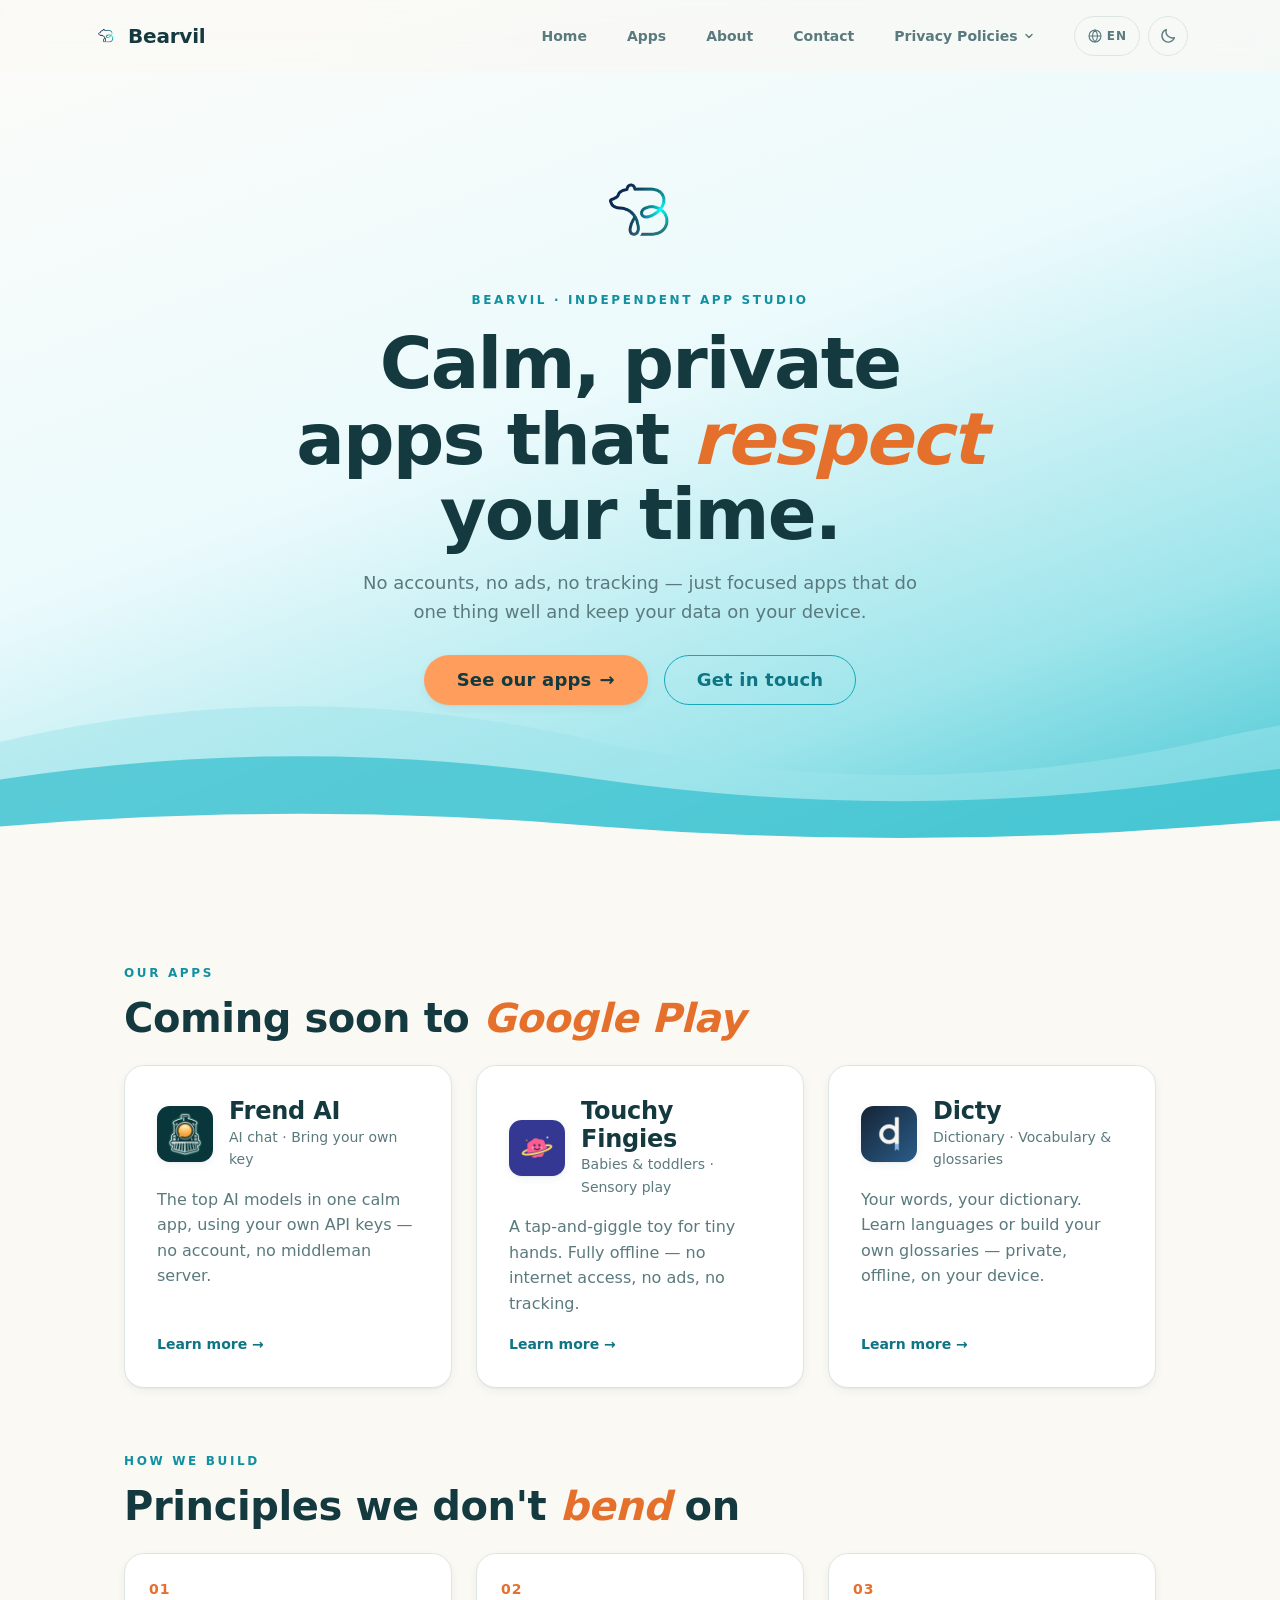
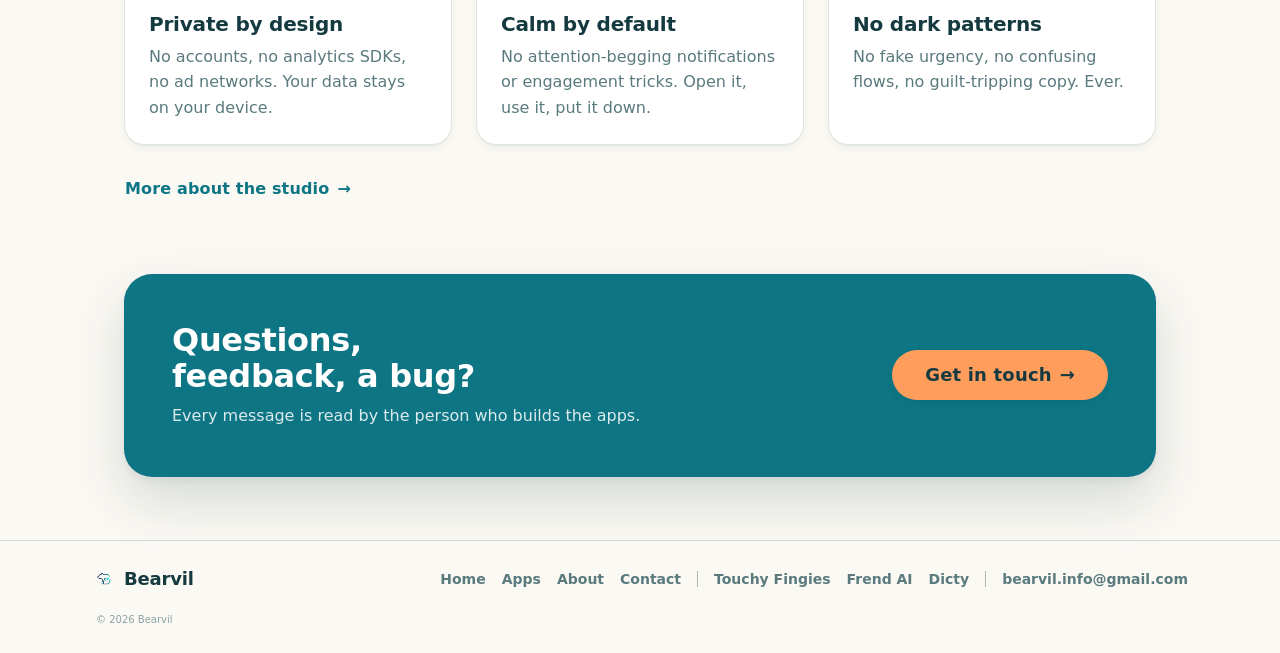
==== commit be86159e: "Add Dicty app" ====
--- a/index.html
+++ b/index.html
@@ -10,7 +10,7 @@
 
   <!-- SEO / social -->
   <title data-i18n="home.metaTitle">Bearvil — Calm, private apps</title>
-  <meta name="description" content="Bearvil is an independent app studio building calm, private mobile apps — no accounts, no ads, no tracking. Home of Frend AI and Touchy Fingies." data-i18n-attr="content:home.metaDesc" />
+  <meta name="description" content="Bearvil is an independent app studio building calm, private mobile apps — no accounts, no ads, no tracking. Home of Frend AI, Touchy Fingies and Dicty." data-i18n-attr="content:home.metaDesc" />
   <link rel="canonical" href="https://bearvil.github.io/" />
   <meta property="og:site_name" content="Bearvil" />
   <meta property="og:title" content="Bearvil — Calm, private apps" />
@@ -75,7 +75,7 @@
         <p class="section-head__eyebrow" data-i18n="home.appsEyebrow">Our apps</p>
         <h2 class="section-head__title" id="home-apps" data-i18n="home.appsTitle">Coming soon to <em>Google Play</em></h2>
       </header>
-      <div class="card-grid">
+      <div class="card-grid card-grid--3">
         <a class="card card--interactive card--link app-tile" href="/work#frend-ai">
           <div class="app-id">
             <img class="app-icon" src="/assets/apps/frend-ai.png" alt="" width="56" height="56" />
@@ -96,6 +96,17 @@
             </div>
           </div>
           <p class="app-tile__body" data-i18n="home.touchyBody">A tap-and-giggle toy for tiny hands. Fully offline — no internet access, no ads, no tracking.</p>
+          <span class="app-tile__more" data-i18n="common.learnMore">Learn more <span aria-hidden="true">→</span></span>
+        </a>
+        <a class="card card--interactive card--link app-tile" href="/work#dicty">
+          <div class="app-id">
+            <img class="app-icon" src="/assets/apps/dicty.png" alt="" width="56" height="56" />
+            <div>
+              <h3 class="app-id__name">Dicty</h3>
+              <p class="app-id__meta" data-i18n="app.dicty.meta">Dictionary · Vocabulary &amp; glossaries</p>
+            </div>
+          </div>
+          <p class="app-tile__body" data-i18n="home.dictyBody">Your words, your dictionary. Learn languages or build your own glossaries — private, offline, on your device.</p>
           <span class="app-tile__more" data-i18n="common.learnMore">Learn more <span aria-hidden="true">→</span></span>
         </a>
       </div>
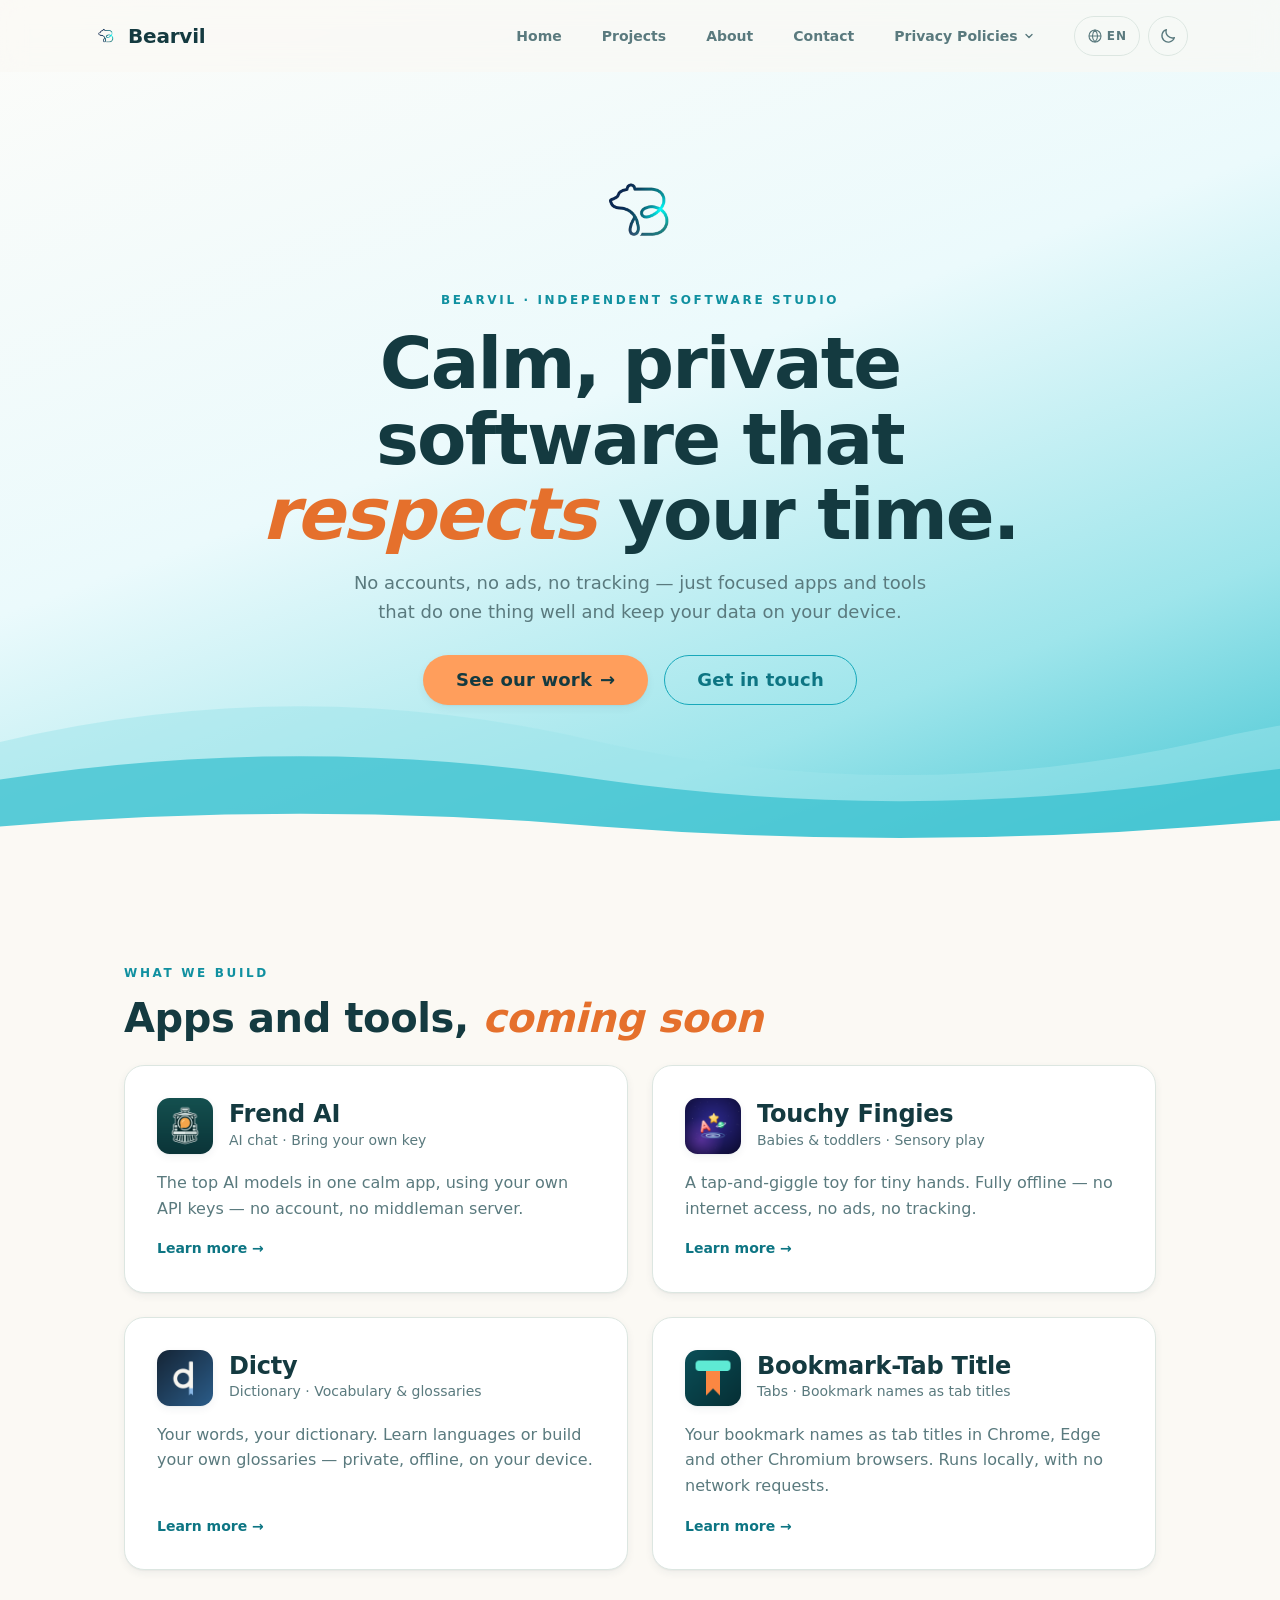
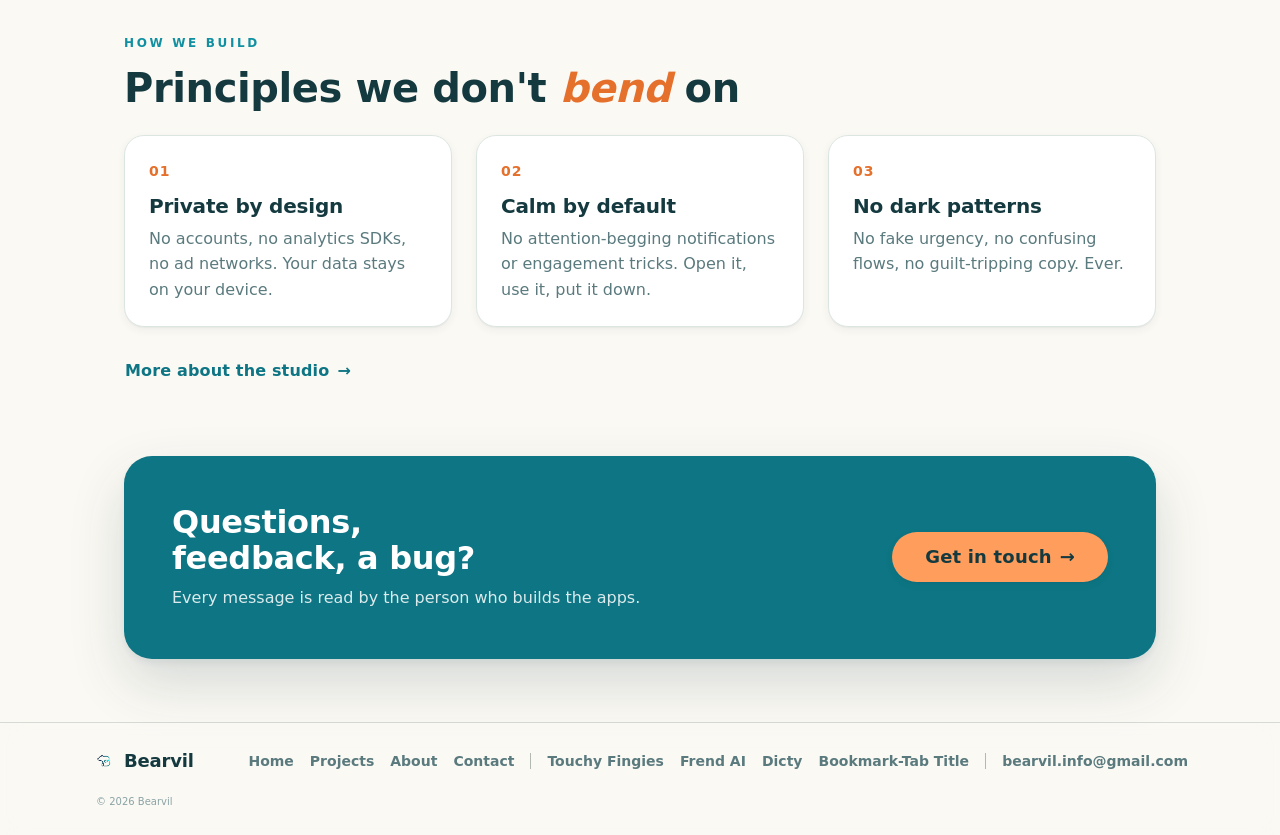
==== commit e1afc415: "Turn the Apps page into Projects and add Bookmark-Tab Title - Nav label Apps -> Projects (URL /work " ====
--- a/index.html
+++ b/index.html
@@ -9,12 +9,12 @@
   <meta name="referrer" content="strict-origin-when-cross-origin" />
 
   <!-- SEO / social -->
-  <title data-i18n="home.metaTitle">Bearvil — Calm, private apps</title>
-  <meta name="description" content="Bearvil is an independent app studio building calm, private mobile apps — no accounts, no ads, no tracking. Home of Frend AI, Touchy Fingies and Dicty." data-i18n-attr="content:home.metaDesc" />
+  <title data-i18n="home.metaTitle">Bearvil — Calm, private software</title>
+  <meta name="description" content="Bearvil is an independent software studio building calm, private apps and tools — no accounts, no ads, no tracking. Home of Frend AI, Touchy Fingies, Dicty and Bookmark-Tab Title." data-i18n-attr="content:home.metaDesc" />
   <link rel="canonical" href="https://bearvil.github.io/" />
   <meta property="og:site_name" content="Bearvil" />
-  <meta property="og:title" content="Bearvil — Calm, private apps" />
-  <meta property="og:description" content="An independent app studio building calm, private mobile apps — no accounts, no ads, no tracking." />
+  <meta property="og:title" content="Bearvil — Calm, private software" />
+  <meta property="og:description" content="An independent software studio building calm, private apps and tools — no accounts, no ads, no tracking." />
   <meta property="og:type" content="website" />
   <meta property="og:url" content="https://bearvil.github.io/" />
   <meta property="og:image" content="https://bearvil.github.io/assets/og-image.png" />
@@ -60,22 +60,22 @@
     <!-- Hero -->
     <header class="hero">
       <img src="/assets/Bearvil-logo-transparent.png" alt="" class="hero__logo" width="112" height="112" />
-      <p class="section-head__eyebrow" data-i18n="home.eyebrow">Bearvil · Independent app studio</p>
-      <h1 class="hero__title" data-i18n="home.title">Calm, private apps that <em>respect</em> your&nbsp;time.</h1>
-      <p class="hero__sub" data-i18n="home.sub">No accounts, no ads, no tracking — just focused apps that do one thing well and keep your data on your device.</p>
+      <p class="section-head__eyebrow" data-i18n="home.eyebrow">Bearvil · Independent software studio</p>
+      <h1 class="hero__title" data-i18n="home.title">Calm, private software that <em>respects</em> your&nbsp;time.</h1>
+      <p class="hero__sub" data-i18n="home.sub">No accounts, no ads, no tracking — just focused apps and tools that do one thing well and keep your data on your device.</p>
       <div class="btn-row hero__actions">
-        <a class="btn btn--accent btn--lg" href="/work" data-i18n="common.seeApps">See our apps <span aria-hidden="true">→</span></a>
+        <a class="btn btn--accent btn--lg" href="/work" data-i18n="common.seeApps">See our work <span aria-hidden="true">→</span></a>
         <a class="btn btn--secondary btn--lg" href="/contact" data-i18n="common.getInTouch">Get in touch</a>
       </div>
     </header>
 
-    <!-- Apps -->
-    <section class="stack" aria-labelledby="home-apps">
+    <!-- Projects -->
+    <section class="stack" aria-labelledby="home-projects">
       <header class="section-head">
-        <p class="section-head__eyebrow" data-i18n="home.appsEyebrow">Our apps</p>
-        <h2 class="section-head__title" id="home-apps" data-i18n="home.appsTitle">Coming soon to <em>Google Play</em></h2>
+        <p class="section-head__eyebrow" data-i18n="home.appsEyebrow">What we build</p>
+        <h2 class="section-head__title" id="home-projects" data-i18n="home.appsTitle">Apps and tools, <em>coming soon</em></h2>
       </header>
-      <div class="card-grid card-grid--3">
+      <div class="card-grid">
         <a class="card card--interactive card--link app-tile" href="/work#frend-ai">
           <div class="app-id">
             <img class="app-icon" src="/assets/apps/frend-ai.png" alt="" width="56" height="56" />
@@ -107,6 +107,17 @@
             </div>
           </div>
           <p class="app-tile__body" data-i18n="home.dictyBody">Your words, your dictionary. Learn languages or build your own glossaries — private, offline, on your device.</p>
+          <span class="app-tile__more" data-i18n="common.learnMore">Learn more <span aria-hidden="true">→</span></span>
+        </a>
+        <a class="card card--interactive card--link app-tile" href="/work#bookmark-tab-title">
+          <div class="app-id">
+            <img class="app-icon" src="/assets/apps/bookmark-tab-title.png" alt="" width="56" height="56" />
+            <div>
+              <h3 class="app-id__name">Bookmark-Tab Title</h3>
+              <p class="app-id__meta" data-i18n="app.btt.meta">Tabs · Bookmark names as tab titles</p>
+            </div>
+          </div>
+          <p class="app-tile__body" data-i18n="home.bttBody">Your bookmark names as tab titles in Chrome, Edge and other Chromium browsers. Runs locally, with no network requests.</p>
           <span class="app-tile__more" data-i18n="common.learnMore">Learn more <span aria-hidden="true">→</span></span>
         </a>
       </div>
--- a/assets/css/ui.css
+++ b/assets/css/ui.css
@@ -156,6 +156,9 @@
 .badge--warning { background: var(--color-warning-soft); color: var(--color-warning-text); }
 .badge--danger  { background: var(--color-danger-soft);  color: var(--color-danger-text); }
 
+/* A wrapping row of badges, e.g. project type + store status. */
+.badge-row { display: flex; flex-wrap: wrap; gap: var(--space-2); }
+
 /* =========================================================================
    TOAST — appearance (the .show state lives in base.css).
    ========================================================================= */
--- a/assets/css/patterns.css
+++ b/assets/css/patterns.css
@@ -156,6 +156,7 @@
   border-radius: var(--radius-icon);
   box-shadow: var(--shadow-sm);
 }
+.app-icon--sm { width: 44px; height: 44px; }
 .app-icon--md { width: 72px; height: 72px; }
 .app-icon--lg { width: 136px; height: 136px; box-shadow: var(--shadow-lg); }
 
@@ -165,9 +166,10 @@
 .app-id__meta { font-size: var(--text-sm); color: var(--color-text-muted); }
 
 /* =========================================================================
-   APP SHOWCASE — one app per .feature-row on the Work page: content column
-   (app id, badges, title, copy, checklist, links) + a visual panel with the
-   big icon and a "privacy at a glance" fact list (.data-list + __value).
+   APP SHOWCASE — one project per .feature-row on the Projects page (/work):
+   content column (app id, .badge-row with type + status, title, copy,
+   checklist, links) + a visual panel with the big icon and a "privacy at a
+   glance" fact list (.data-list + __value).
    ========================================================================= */
 .app-showcase { scroll-margin-top: calc(var(--topnav-h) + var(--space-5)); }
 
@@ -187,7 +189,7 @@
 .data-list__value { font-size: var(--text-sm); color: var(--color-text-muted); text-align: right; }
 
 /* =========================================================================
-   APP TILE — compact, whole-card link to an app (Home page).
+   APP TILE — compact, whole-card link to a project (Home page).
    <a class="card card--interactive card--link app-tile" href="/work#frend-ai"> … </a>
    ========================================================================= */
 .app-tile { display: flex; flex-direction: column; gap: var(--space-4); padding: var(--space-6); }
